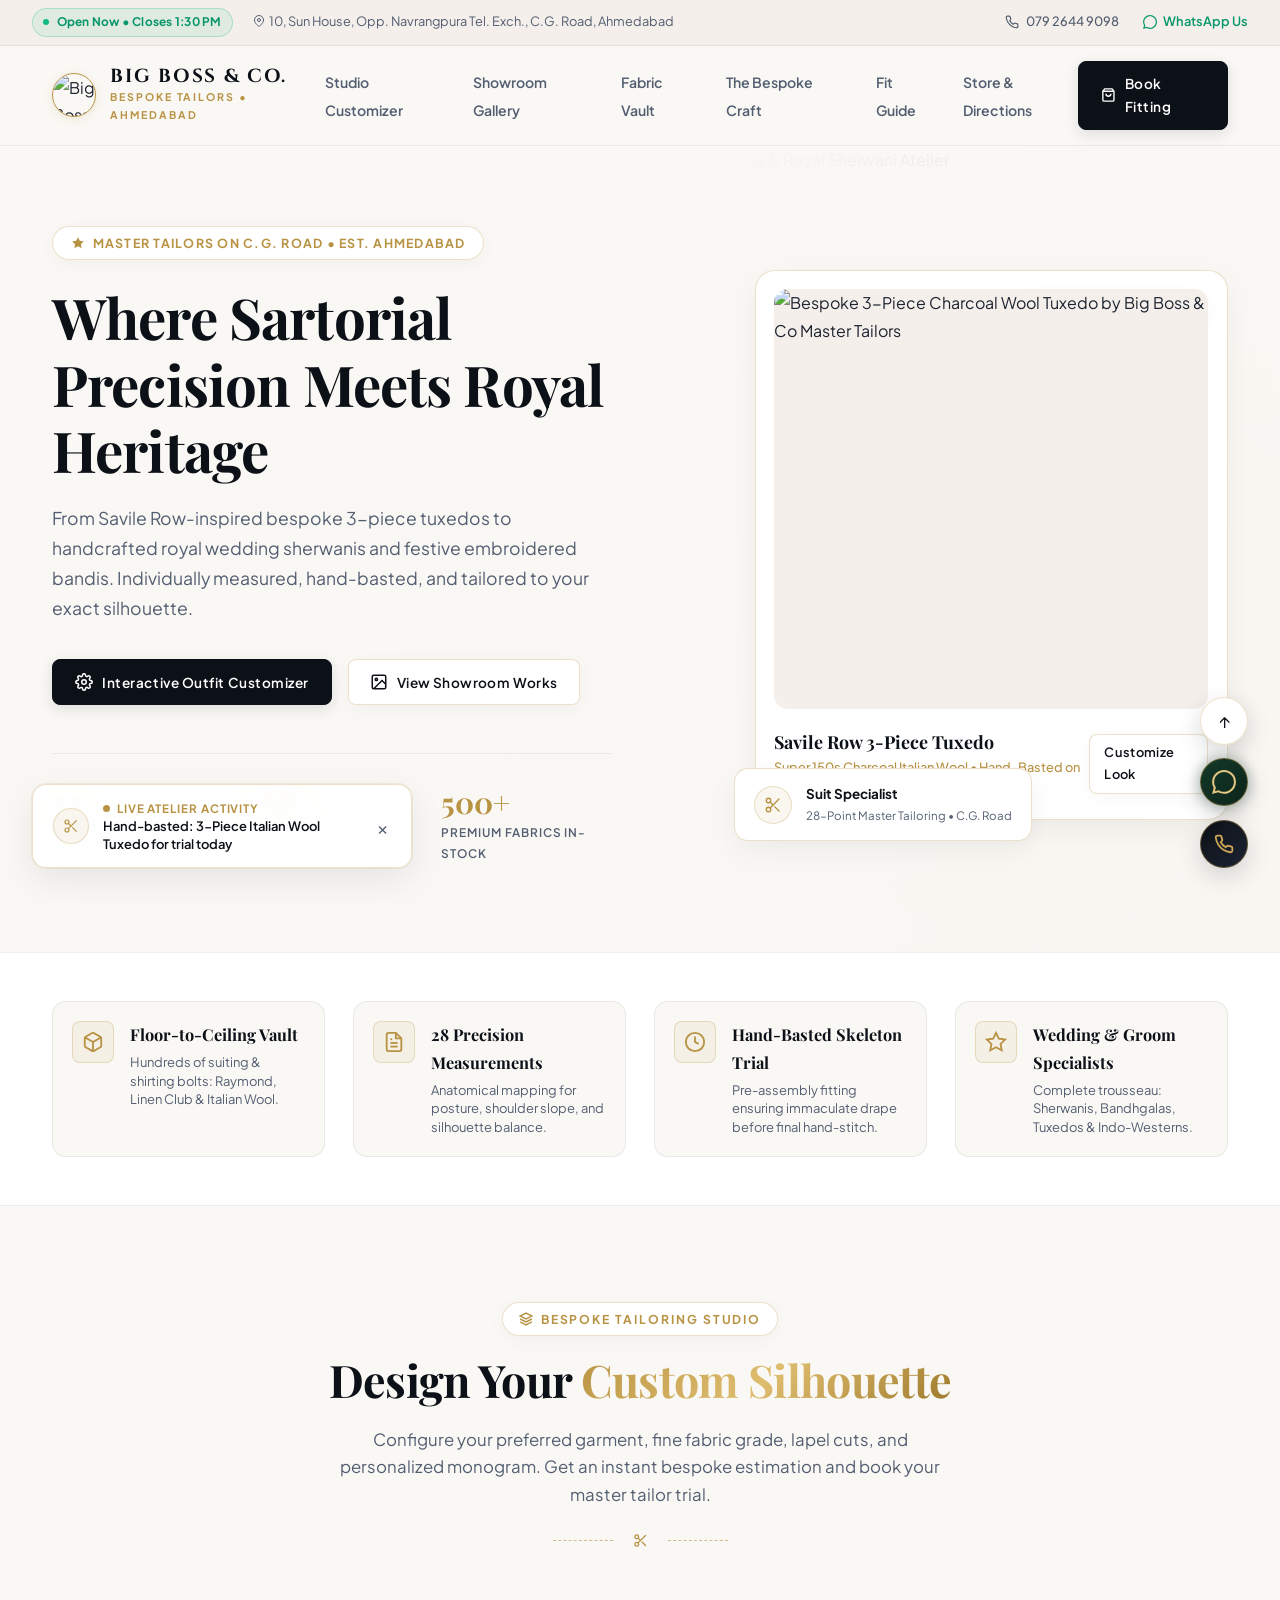
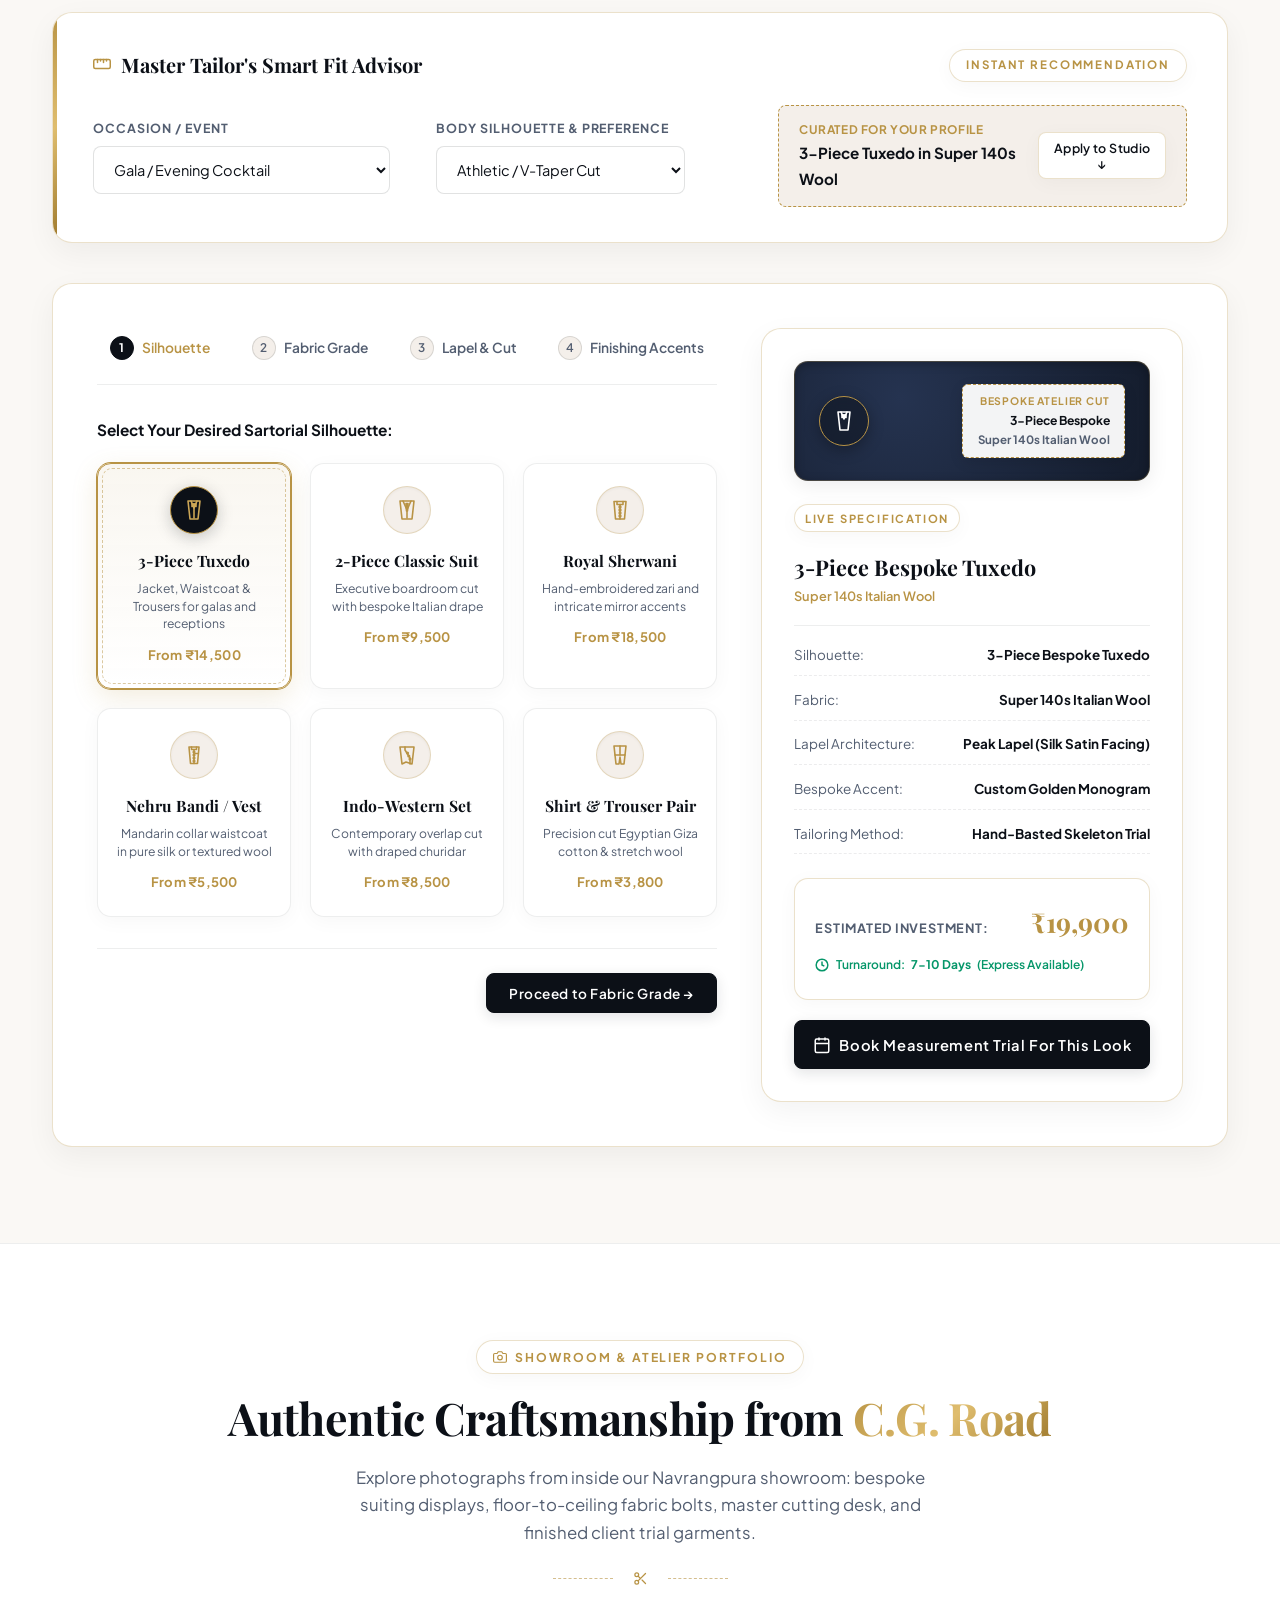
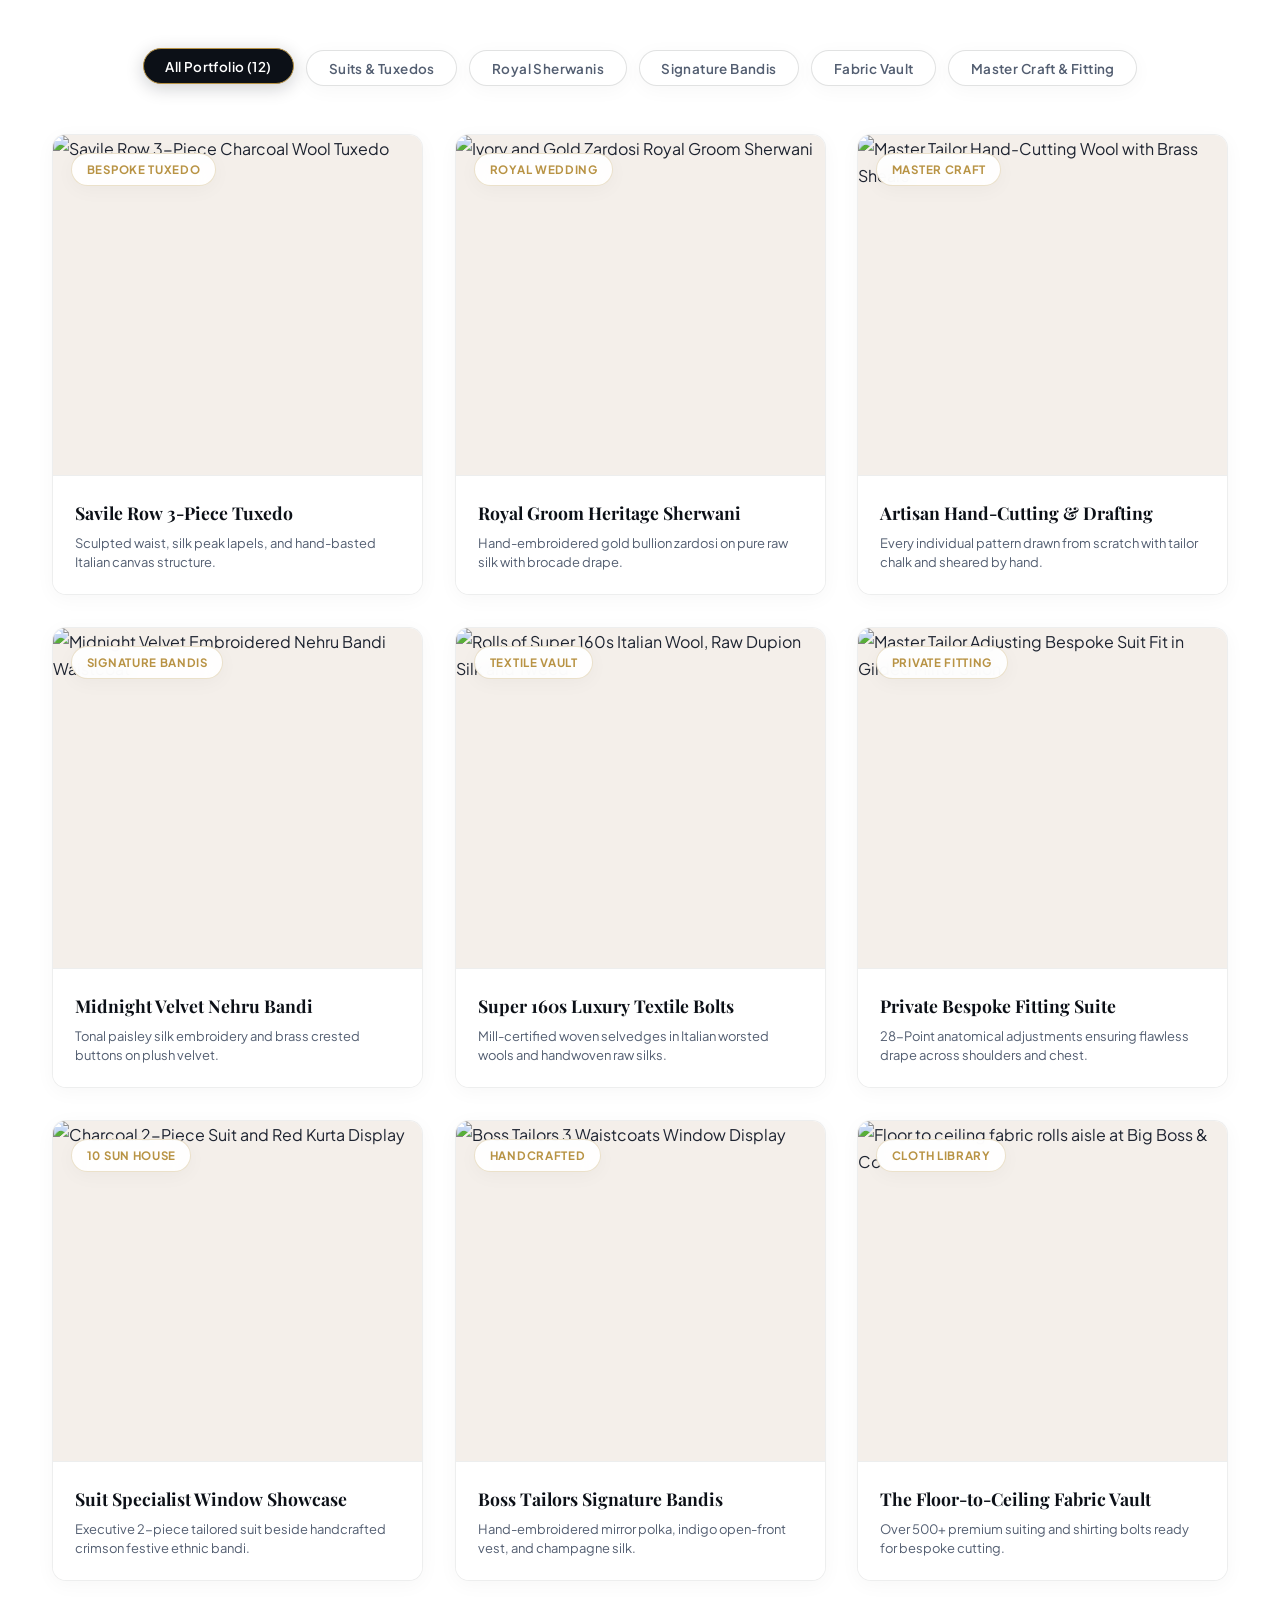
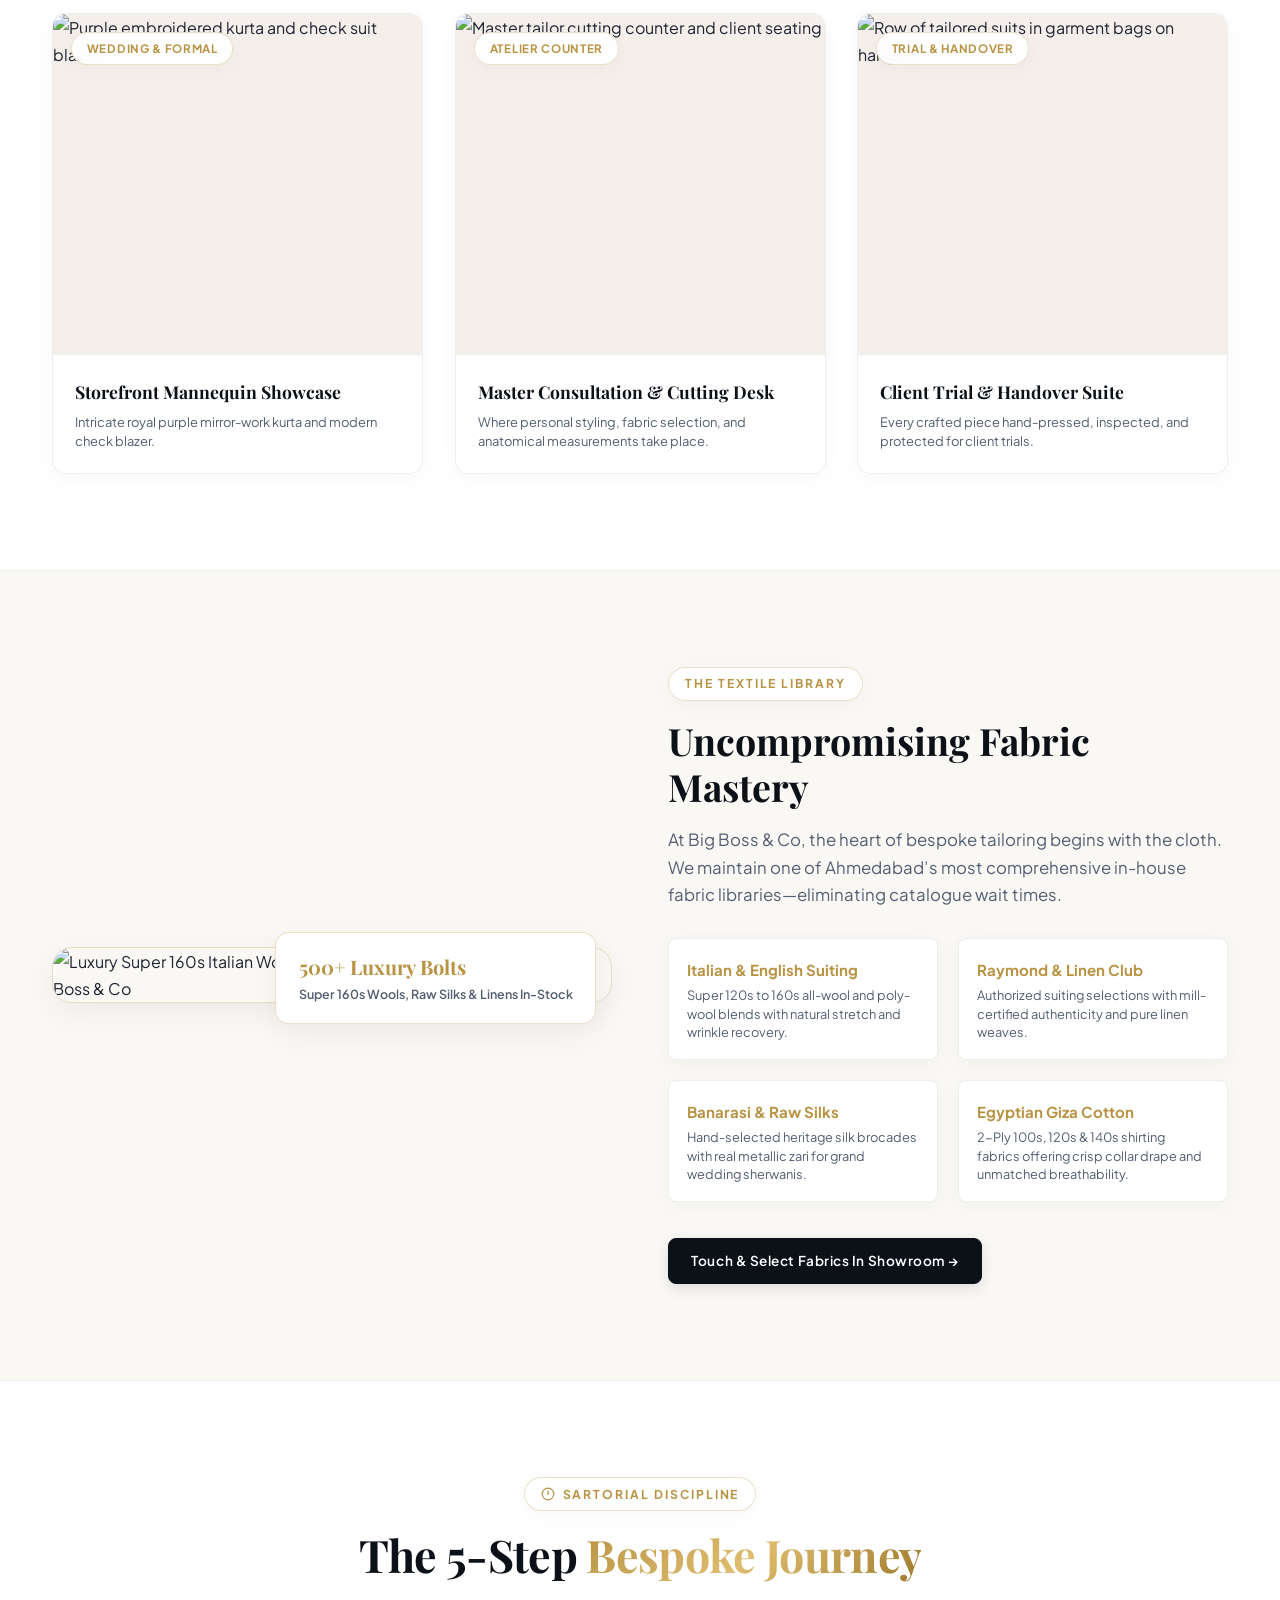
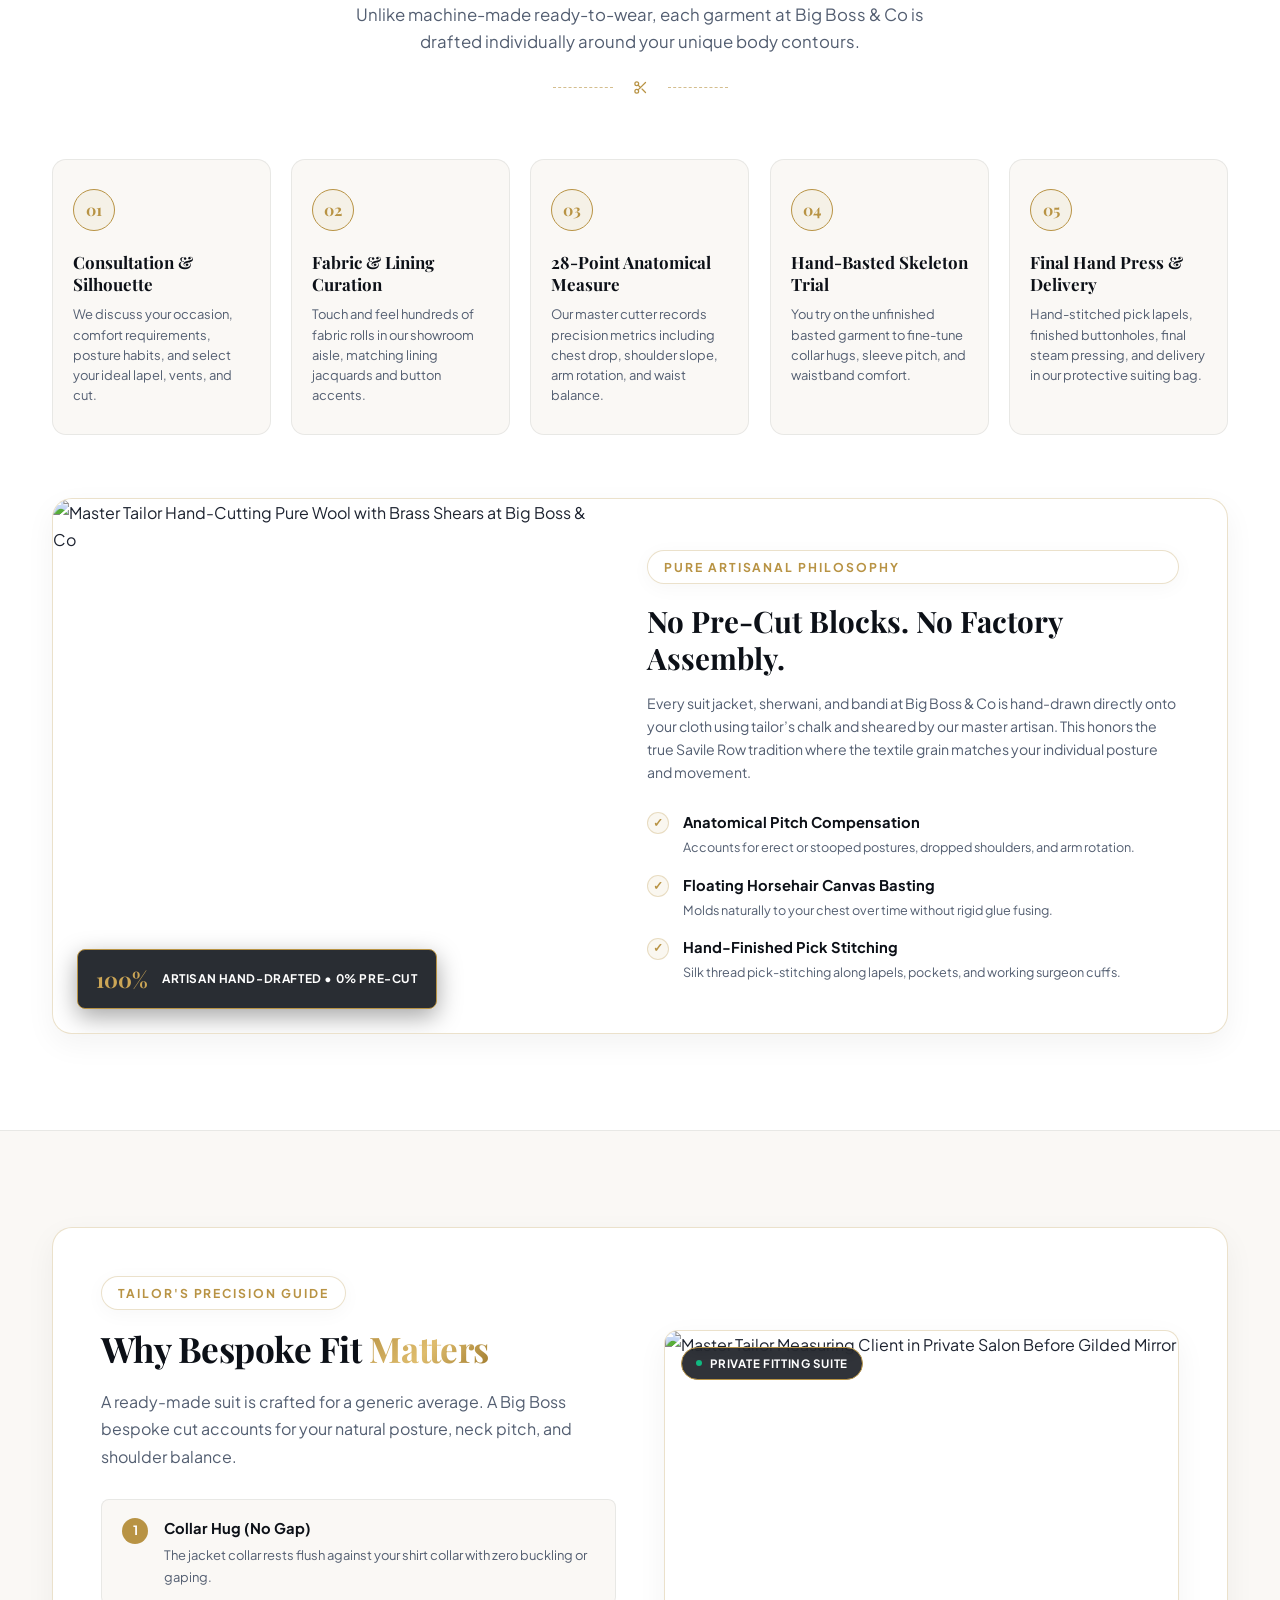
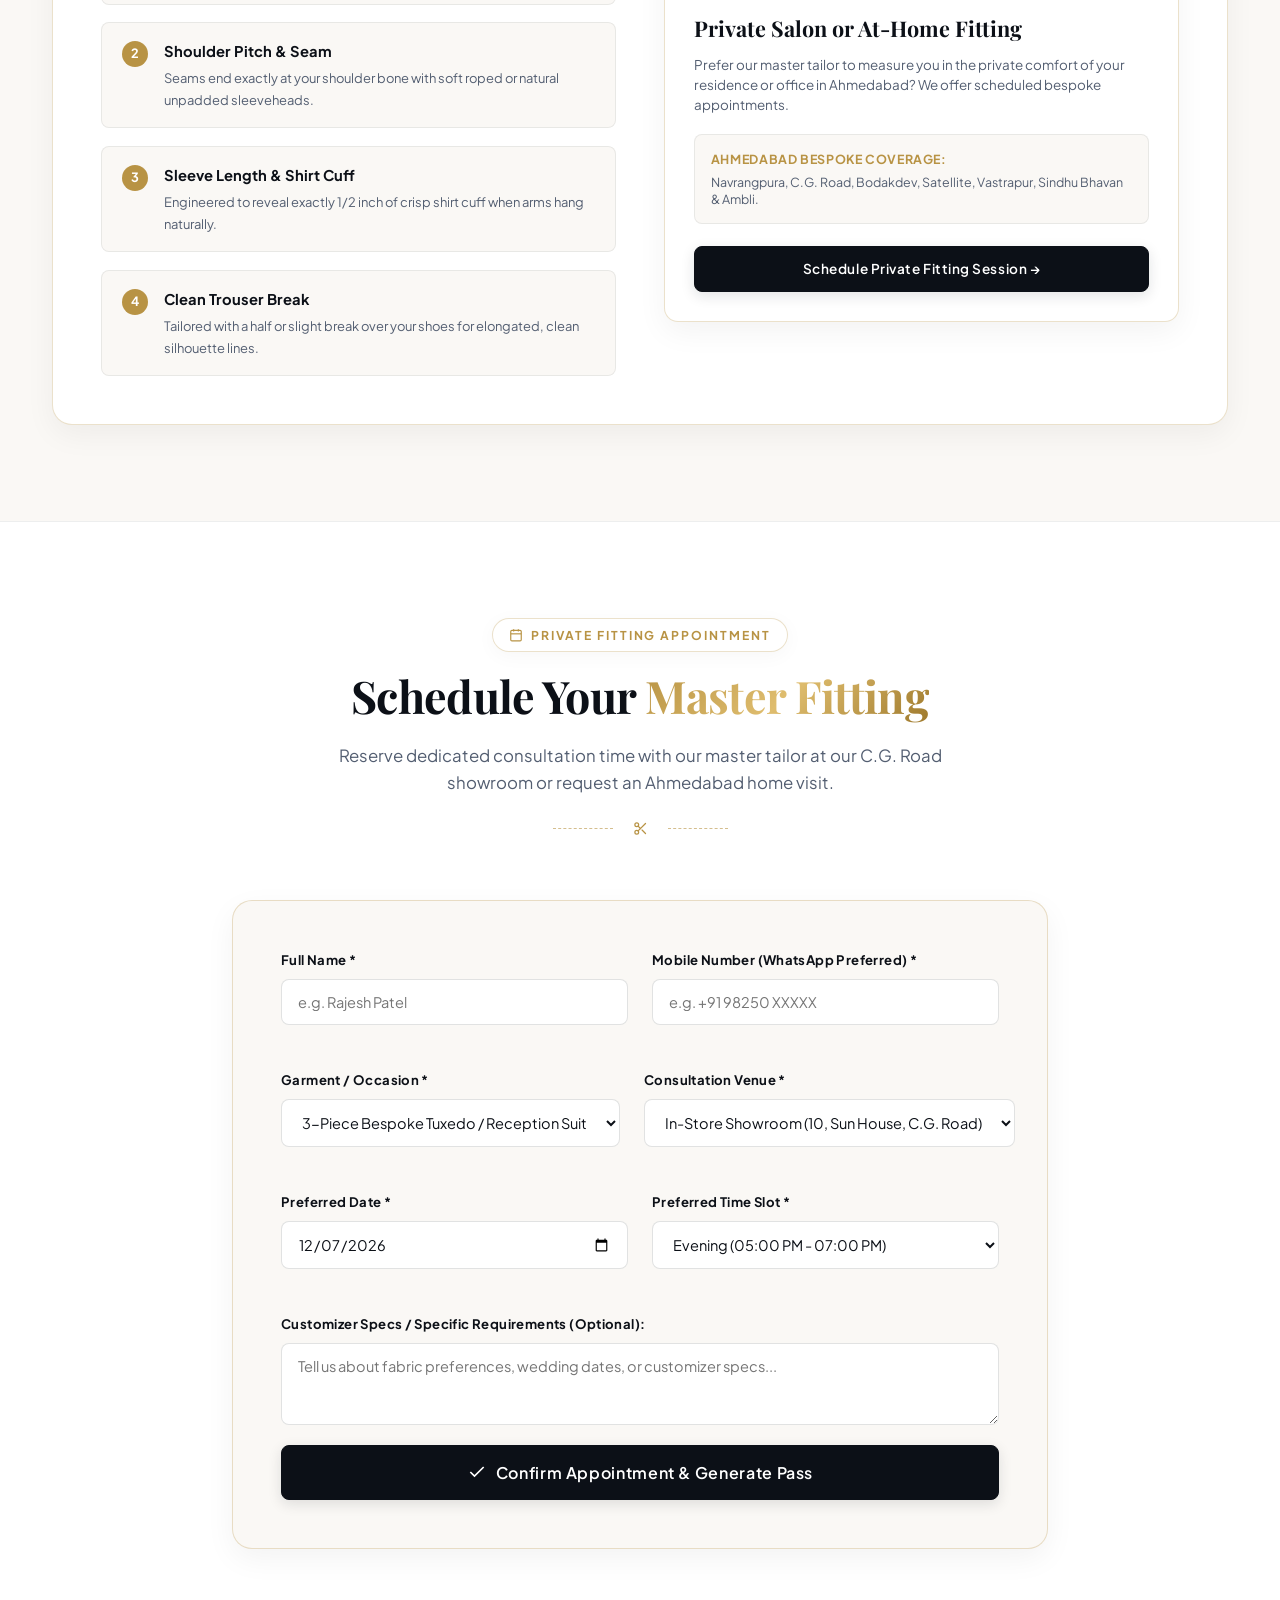
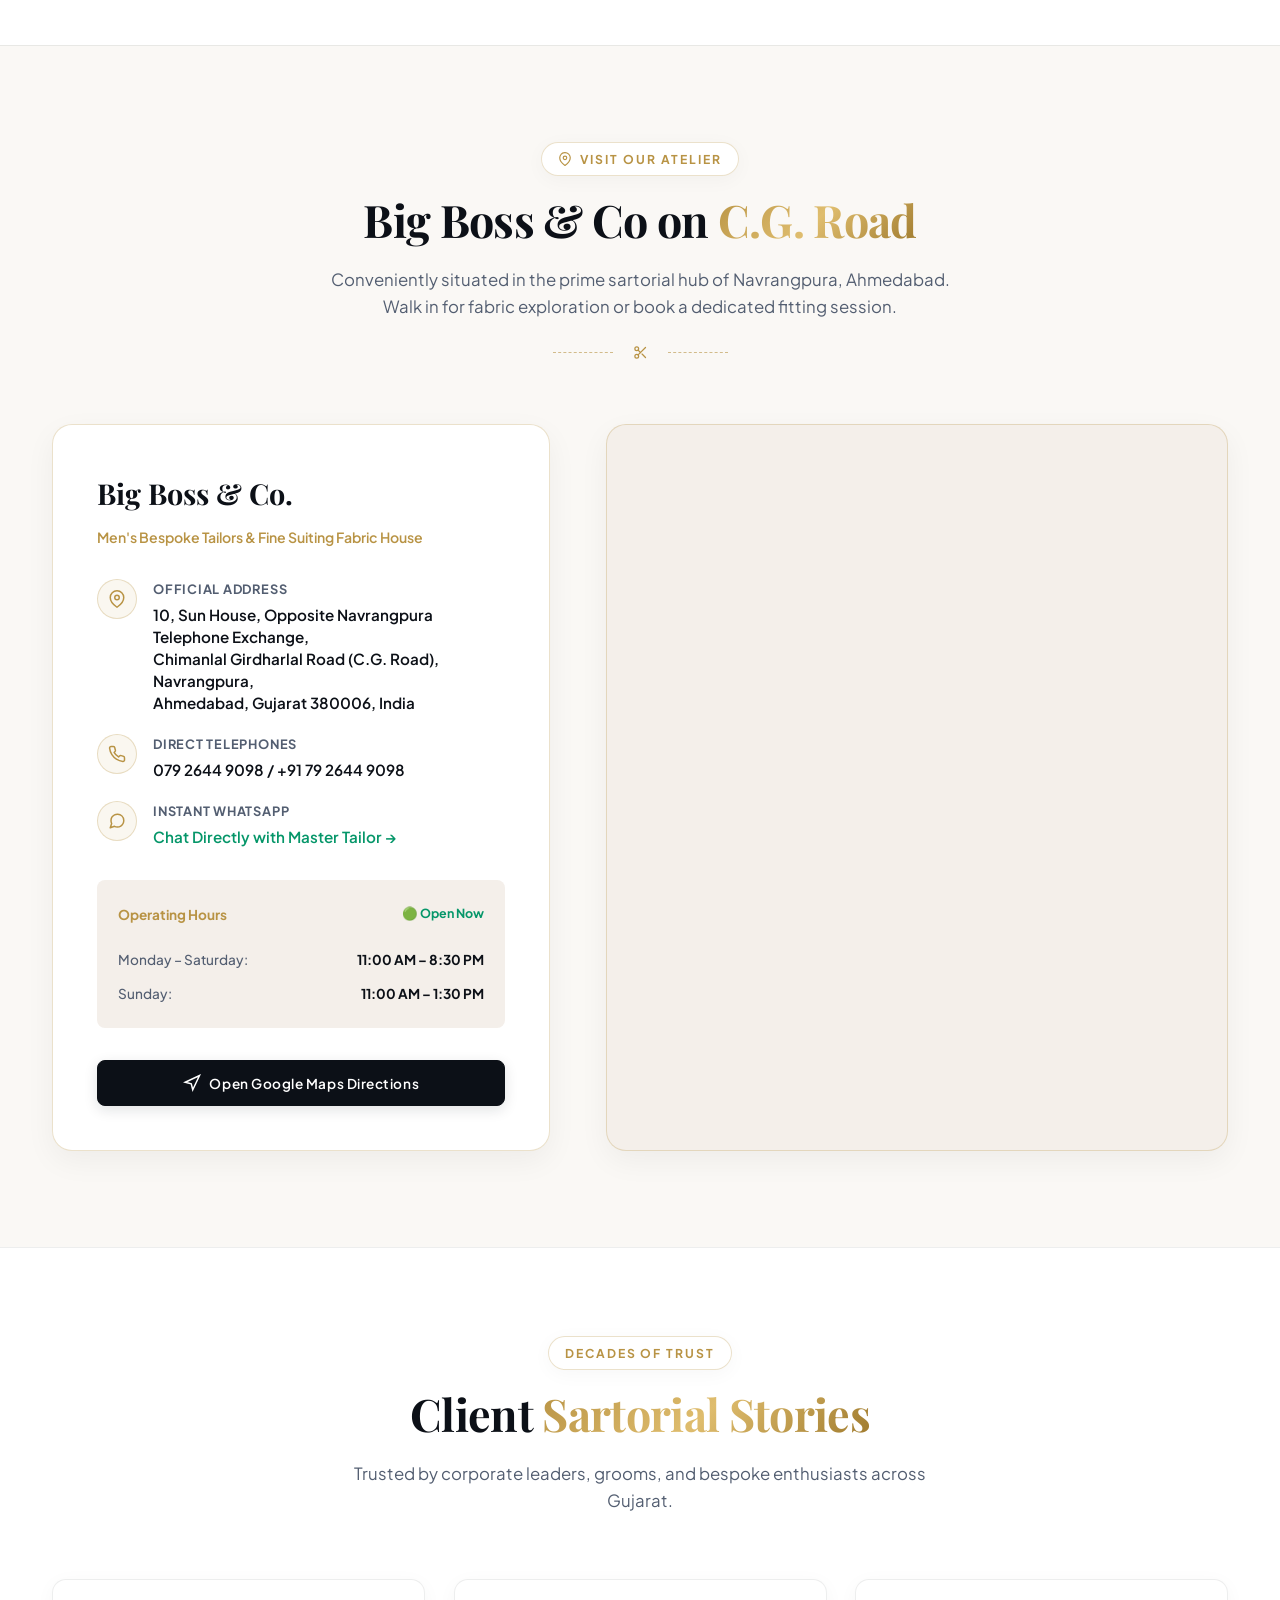
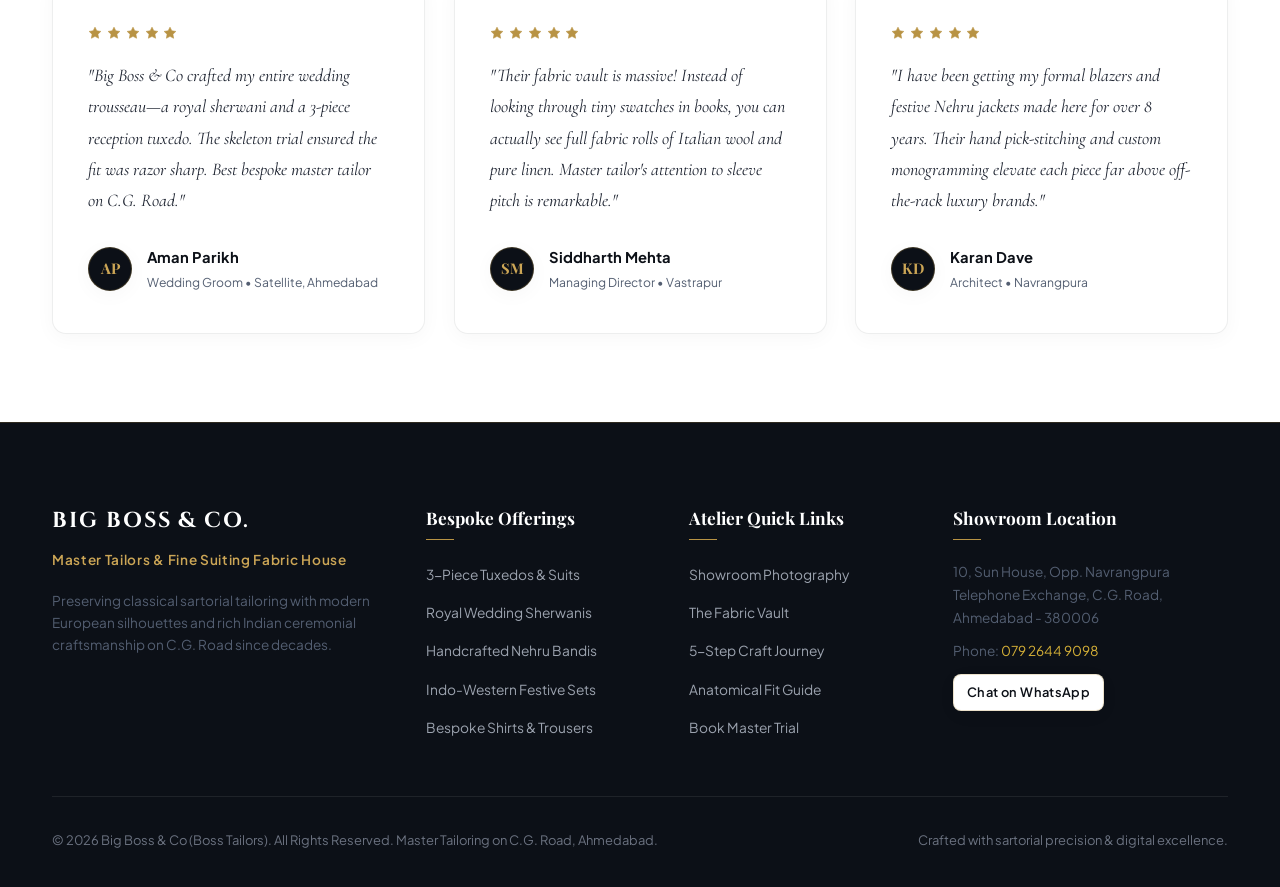
==== index.html @ 94030ea1 "Add files via upload" ====
<!DOCTYPE html>
<html lang="en">
<head>
  <meta charset="UTF-8">
  <meta name="viewport" content="width=device-width, initial-scale=1.0">
  <title>Big Boss & Co | Bespoke Tailors & Men's Suiting | C.G. Road, Ahmedabad</title>
  <meta name="description" content="Big Boss & Co (Boss Tailors) - Premier bespoke tailoring atelier on C.G. Road, Navrangpura, Ahmedabad. Handcrafted 3-piece suits, tuxedos, royal wedding sherwanis, embroidered Nehru jackets, and luxury fabrics.">
  <meta name="keywords" content="Big Boss Tailors, Big Boss and Co, tailors Ahmedabad, bespoke suits CG Road, wedding sherwani Ahmedabad, men's suit specialist Navrangpura, custom tailoring Ahmedabad">
  
  <!-- Open Graph / Social Meta -->
  <meta property="og:title" content="Big Boss & Co | Bespoke Tailors & Men's Suiting | Ahmedabad">
  <meta property="og:description" content="Master tailors of C.G. Road, Ahmedabad. Precision bespoke business suits, royal sherwanis, and fine suiting fabrics.">
  <meta property="og:image" content="assets/images/brand-logo.jpg">
  <meta property="og:type" content="website">

  <!-- Favicon -->
  <link rel="icon" type="image/jpeg" href="assets/images/brand-logo.jpg">

  <!-- Stylesheet -->
  <link rel="stylesheet" href="styles.css">

  <!-- Schema.org JSON-LD LocalBusiness -->
  <script type="application/ld+json">
  {
    "@context": "https://schema.org",
    "@type": "ClothingStore",
    "name": "Big Boss & Co",
    "alternateName": ["Big Boss Tailors", "Boss Tailors"],
    "image": "assets/images/brand-logo.jpg",
    "telephone": "+91-79-2644-9098",
    "address": {
      "@type": "PostalAddress",
      "streetAddress": "10, Sun House, Opposite Navrangpura Telephone Exchange, Chimanlal Girdharlal Road (C.G. Road)",
      "addressLocality": "Navrangpura",
      "addressRegion": "Gujarat",
      "postalCode": "380006",
      "addressCountry": "IN"
    },
    "geo": {
      "@type": "GeoCoordinates",
      "latitude": "23.0336",
      "longitude": "72.5600"
    },
    "openingHoursSpecification": [
      {
        "@type": "OpeningHoursSpecification",
        "dayOfWeek": ["Monday", "Tuesday", "Wednesday", "Thursday", "Friday", "Saturday"],
        "opens": "11:00",
        "closes": "20:30"
      },
      {
        "@type": "OpeningHoursSpecification",
        "dayOfWeek": "Sunday",
        "opens": "11:00",
        "closes": "13:30"
      }
    ],
    "priceRange": "₹₹ - ₹₹₹"
  }
  </script>
</head>
<body>

  <!-- Measuring Tape Scroll Progress Indicator -->
  <div class="scroll-progress-tape" id="scrollProgressTape"></div>
  <div class="top-announcement-bar">
    <div class="announcement-content">
      <div class="announcement-left">
        <div id="liveStoreStatusPill" class="live-status-pill">
          <span class="pulse-dot"></span>
          <span id="liveStatusText">Checking Showroom Hours...</span>
        </div>
        <span class="announcement-address">
          <svg width="12" height="12" viewBox="0 0 24 24" fill="none" stroke="currentColor" stroke-width="2" style="display:inline-block; vertical-align:-1px; margin-right:4px;"><path d="M21 10c0 7-9 13-9 13s-9-6-9-13a9 9 0 0 1 18 0z"></path><circle cx="12" cy="10" r="3"></circle></svg>10, Sun House, Opp. Navrangpura Tel. Exch., C.G. Road, Ahmedabad
        </span>
      </div>
      <div class="announcement-right">
        <a href="tel:+917926449098" class="top-contact-link">
          <svg width="14" height="14" viewBox="0 0 24 24" fill="none" stroke="currentColor" stroke-width="2"><path d="M22 16.92v3a2 2 0 0 1-2.18 2 19.79 19.79 0 0 1-8.63-3.07 19.5 19.5 0 0 1-6-6 19.79 19.79 0 0 1-3.07-8.67A2 2 0 0 1 4.11 2h3a2 2 0 0 1 2 1.72 12.84 12.84 0 0 0 .7 2.81 2 2 0 0 1-.45 2.11L8.09 9.91a16 16 0 0 0 6 6l1.27-1.27a2 2 0 0 1 2.11-.45 12.84 12.84 0 0 0 2.81.7A2 2 0 0 1 22 16.92z"></path></svg>
          079 2644 9098
        </a>
        <a href="https://wa.me/917926449098?text=Hello%20Big%20Boss%20%26%20Co,%20I%20would%20like%20to%20inquire%20about%20bespoke%20tailoring." target="_blank" rel="noopener" class="top-contact-link" style="color:#059669; font-weight:600;">
          <svg width="14" height="14" viewBox="0 0 24 24" fill="currentColor"><path d="M.057 24l1.687-6.163c-1.041-1.804-1.588-3.849-1.587-5.946.003-6.556 5.338-11.891 11.893-11.891 3.181.001 6.167 1.24 8.413 3.488 2.245 2.248 3.481 5.236 3.48 8.414-.003 6.557-5.338 11.892-11.893 11.892-1.99-.001-3.951-.5-5.688-1.448l-6.305 1.654zm6.597-3.807c1.676.995 3.276 1.591 5.392 1.592 5.448 0 9.886-4.434 9.889-9.885.002-5.462-4.415-9.89-9.881-9.892-5.452 0-9.887 4.434-9.889 9.884-.001 2.225.651 3.891 1.746 5.634l-.999 3.648 3.742-.981z"/></svg>
          WhatsApp Us
        </a>
      </div>
    </div>
  </div>

  <!-- Header / Navigation -->
  <header class="site-header" id="siteHeader">
    <div class="navbar">
      <a href="#hero" class="brand-identity" aria-label="Big Boss & Co Home">
        <img src="assets/images/brand-logo.jpg" alt="Big Boss & Co Crest" class="brand-logo-img">
        <div class="brand-text-block">
          <span class="brand-name">BIG BOSS & CO.</span>
          <span class="brand-subtitle">Bespoke Tailors • Ahmedabad</span>
        </div>
      </a>

      <nav aria-label="Main Navigation">
        <ul class="nav-links-desktop" id="navMenu">
          <li><a href="#customizer" class="nav-item-link">Studio Customizer</a></li>
          <li><a href="#gallery" class="nav-item-link">Showroom Gallery</a></li>
          <li><a href="#fabrics" class="nav-item-link">Fabric Vault</a></li>
          <li><a href="#process" class="nav-item-link">The Bespoke Craft</a></li>
          <li><a href="#measurement" class="nav-item-link">Fit Guide</a></li>
          <li><a href="#location" class="nav-item-link">Store & Directions</a></li>
        </ul>
      </nav>

      <div class="nav-actions">
        <a href="#booking" class="btn-luxury-primary">
          <svg width="16" height="16" viewBox="0 0 24 24" fill="none" stroke="currentColor" stroke-width="2.2"><path d="M6 2L3 6v14a2 2 0 0 0 2 2h14a2 2 0 0 0 2-2V6l-3-4z"></path><line x1="3" y1="6" x2="21" y2="6"></line><path d="M16 10a4 4 0 0 1-8 0"></path></svg>
          Book Fitting
        </a>
        <button class="mobile-menu-toggle" id="mobileMenuToggle" aria-label="Toggle navigation menu">
          <svg width="24" height="24" viewBox="0 0 24 24" fill="none" stroke="currentColor" stroke-width="2"><line x1="3" y1="12" x2="21" y2="12"></line><line x1="3" y1="6" x2="21" y2="6"></line><line x1="3" y1="18" x2="21" y2="18"></line></svg>
        </button>
      </div>
    </div>
  </header>

  <main>
    <!-- HERO SECTION -->
    <section class="hero-section" id="hero">
      <div class="hero-bg-overlay"></div>
      <div class="hero-bg-media">
        <img src="assets/images/hero-tailor-atelier.jpg" alt="Bespoke Italian Suiting & Royal Sherwani Atelier" loading="eager">
      </div>

      <div class="container hero-content-wrapper">
        <div class="hero-text-col">
          <div class="hero-badge-heritage">
            <svg width="14" height="14" viewBox="0 0 24 24" fill="currentColor"><path d="M12 2l3.09 6.26L22 9.27l-5 4.87 1.18 6.88L12 17.77l-6.18 3.25L7 14.14 2 9.27l6.91-1.01L12 2z"/></svg>
            Master Tailors on C.G. Road • Est. Ahmedabad
          </div>
          <h1 class="hero-headline">
            Where Sartorial Precision Meets <span class="gold-gradient">Royal Heritage</span>
          </h1>
          <p class="hero-subtext">
            From Savile Row-inspired bespoke 3-piece tuxedos to handcrafted royal wedding sherwanis and festive embroidered bandis. Individually measured, hand-basted, and tailored to your exact silhouette.
          </p>
          <div class="hero-cta-group">
            <a href="#customizer" class="btn-luxury-primary">
              <svg width="18" height="18" viewBox="0 0 24 24" fill="none" stroke="currentColor" stroke-width="2"><circle cx="12" cy="12" r="3"></circle><path d="M19.4 15a1.65 1.65 0 0 0 .33 1.82l.06.06a2 2 0 0 1 0 2.83 2 2 0 0 1-2.83 0l-.06-.06a1.65 1.65 0 0 0-1.82-.33 1.65 1.65 0 0 0-1 1.51V21a2 2 0 0 1-2 2 2 2 0 0 1-2-2v-.09A1.65 1.65 0 0 0 9 19.4a1.65 1.65 0 0 0-1.82.33l-.06.06a2 2 0 0 1-2.83 0 2 2 0 0 1 0-2.83l.06-.06a1.65 1.65 0 0 0 .33-1.82 1.65 1.65 0 0 0-1.51-1H3a2 2 0 0 1-2-2 2 2 0 0 1 2-2h.09A1.65 1.65 0 0 0 4.6 9a1.65 1.65 0 0 0-.33-1.82l-.06-.06a2 2 0 0 1 0-2.83 2 2 0 0 1 2.83 0l.06.06a1.65 1.65 0 0 0 1.82.33H9a1.65 1.65 0 0 0 1-1.51V3a2 2 0 0 1 2-2 2 2 0 0 1 2 2v.09a1.65 1.65 0 0 0 1 1.51 1.65 1.65 0 0 0 1.82-.33l.06-.06a2 2 0 0 1 2.83 0 2 2 0 0 1 0 2.83l-.06.06a1.65 1.65 0 0 0-.33 1.82V9a1.65 1.65 0 0 0 1.51 1H21a2 2 0 0 1 2 2 2 2 0 0 1-2 2h-.09a1.65 1.65 0 0 0-1.51 1z"></path></svg>
              Interactive Outfit Customizer
            </a>
            <a href="#gallery" class="btn-luxury-outline">
              <svg width="18" height="18" viewBox="0 0 24 24" fill="none" stroke="currentColor" stroke-width="2"><rect x="3" y="3" width="18" height="18" rx="2" ry="2"></rect><circle cx="8.5" cy="8.5" r="1.5"></circle><polyline points="21 15 16 10 5 21"></polyline></svg>
              View Showroom Works
            </a>
          </div>

          <div class="hero-stats-row">
            <div class="stat-item">
              <span class="stat-number">35+</span>
              <span class="stat-label">Years of Mastery</span>
            </div>
            <div class="stat-item">
              <span class="stat-number">10K+</span>
              <span class="stat-label">Bespoke Fits Crafted</span>
            </div>
            <div class="stat-item">
              <span class="stat-number">500+</span>
              <span class="stat-label">Premium Fabrics In-Stock</span>
            </div>
          </div>
        </div>

        <div class="hero-visual-card">
          <div class="hero-featured-box">
            <div class="hero-floating-tag">
              <span class="pulse-dot"></span>
              Haute Couture Campaign
            </div>
            <div class="hero-img-frame">
              <img src="assets/images/editorial-tuxedo.jpg" alt="Bespoke 3-Piece Charcoal Wool Tuxedo by Big Boss & Co Master Tailors">
            </div>
            <div class="hero-card-footer">
              <div class="hero-card-caption">
                <h4>Savile Row 3-Piece Tuxedo</h4>
                <p>Super 150s Charcoal Italian Wool • Hand-Basted on C.G. Road</p>
              </div>
              <a href="#customizer" class="btn-luxury-outline" style="padding:0.45rem 0.9rem; font-size:0.8rem;">
                Customize Look
              </a>
            </div>
          </div>

          <div class="hero-floating-badge">
            <div class="floating-badge-icon">
              <svg width="18" height="18" viewBox="0 0 24 24" fill="none" stroke="currentColor" stroke-width="1.8" stroke-linecap="round" stroke-linejoin="round">
                <circle cx="6" cy="6" r="3"></circle>
                <circle cx="6" cy="18" r="3"></circle>
                <line x1="20" y1="4" x2="8.12" y2="15.88"></line>
                <line x1="14.47" y1="14.48" x2="20" y2="20"></line>
                <line x1="8.12" y1="8.12" x2="12" y2="12"></line>
              </svg>
            </div>
            <div class="floating-badge-text">
              <h5>Suit Specialist</h5>
              <p>28-Point Master Tailoring • C.G. Road</p>
            </div>
          </div>
        </div>
      </div>
    </section>

    <!-- PILLARS SECTION -->
    <section class="pillars-section">
      <div class="container">
        <div class="pillars-grid">
          <div class="pillar-item">
            <div class="pillar-icon-box">
              <svg width="22" height="22" viewBox="0 0 24 24" fill="none" stroke="currentColor" stroke-width="2"><path d="M21 16V8a2 2 0 0 0-1-1.73l-7-4a2 2 0 0 0-2 0l-7 4A2 2 0 0 0 3 8v8a2 2 0 0 0 1 1.73l7 4a2 2 0 0 0 2 0l7-4A2 2 0 0 0 21 16z"></path><polyline points="3.27 6.96 12 12.01 20.73 6.96"></polyline><line x1="12" y1="22.08" x2="12" y2="12"></line></svg>
            </div>
            <div class="pillar-text">
              <h4>Floor-to-Ceiling Vault</h4>
              <p>Hundreds of suiting & shirting bolts: Raymond, Linen Club & Italian Wool.</p>
            </div>
          </div>

          <div class="pillar-item">
            <div class="pillar-icon-box">
              <svg width="22" height="22" viewBox="0 0 24 24" fill="none" stroke="currentColor" stroke-width="2"><path d="M14 2H6a2 2 0 0 0-2 2v16a2 2 0 0 0 2 2h12a2 2 0 0 0 2-2V8z"></path><polyline points="14 2 14 8 20 8"></polyline><line x1="16" y1="13" x2="8" y2="13"></line><line x1="16" y1="17" x2="8" y2="17"></line><polyline points="10 9 9 9 8 9"></polyline></svg>
            </div>
            <div class="pillar-text">
              <h4>28 Precision Measurements</h4>
              <p>Anatomical mapping for posture, shoulder slope, and silhouette balance.</p>
            </div>
          </div>

          <div class="pillar-item">
            <div class="pillar-icon-box">
              <svg width="22" height="22" viewBox="0 0 24 24" fill="none" stroke="currentColor" stroke-width="2"><circle cx="12" cy="12" r="10"></circle><polyline points="12 6 12 12 16 14"></polyline></svg>
            </div>
            <div class="pillar-text">
              <h4>Hand-Basted Skeleton Trial</h4>
              <p>Pre-assembly fitting ensuring immaculate drape before final hand-stitch.</p>
            </div>
          </div>

          <div class="pillar-item">
            <div class="pillar-icon-box">
              <svg width="22" height="22" viewBox="0 0 24 24" fill="none" stroke="currentColor" stroke-width="2"><polygon points="12 2 15.09 8.26 22 9.27 17 14.14 18.18 21.02 12 17.77 5.82 21.02 7 14.14 2 9.27 8.91 8.26 12 2"></polygon></svg>
            </div>
            <div class="pillar-text">
              <h4>Wedding & Groom Specialists</h4>
              <p>Complete trousseau: Sherwanis, Bandhgalas, Tuxedos & Indo-Westerns.</p>
            </div>
          </div>
        </div>
      </div>
    </section>

    <!-- INTERACTIVE BESPOKE CUSTOMIZER -->
    <section class="customizer-section" id="customizer">
      <div class="container">
        <div class="section-header">
          <div class="section-tag">
            <svg width="14" height="14" viewBox="0 0 24 24" fill="none" stroke="currentColor" stroke-width="2.5"><polygon points="12 2 2 7 12 12 22 7 12 2"></polygon><polyline points="2 17 12 22 22 17"></polyline><polyline points="2 12 12 17 22 12"></polyline></svg>
            Bespoke Tailoring Studio
          </div>
          <h2 class="section-title">Design Your <span class="gold-gradient">Custom Silhouette</span></h2>
          <p class="section-desc">Configure your preferred garment, fine fabric grade, lapel cuts, and personalized monogram. Get an instant bespoke estimation and book your master tailor trial.</p>
          <div class="stitch-divider">
            <span class="scissor-icon">
              <svg width="15" height="15" viewBox="0 0 24 24" fill="none" stroke="currentColor" stroke-width="2" stroke-linecap="round" stroke-linejoin="round">
                <circle cx="6" cy="6" r="3"></circle>
                <circle cx="6" cy="18" r="3"></circle>
                <line x1="20" y1="4" x2="8.12" y2="15.88"></line>
                <line x1="14.47" y1="14.48" x2="20" y2="20"></line>
                <line x1="8.12" y1="8.12" x2="12" y2="12"></line>
              </svg>
            </span>
          </div>
        </div>

        <!-- Interactive Quick Fit Advisor -->
        <div class="advisor-widget-card reveal-init">
          <div class="advisor-header">
            <h3>
              <span class="advisor-title-icon">
                <svg width="18" height="18" viewBox="0 0 24 24" fill="none" stroke="var(--gold-primary)" stroke-width="2" stroke-linecap="round" stroke-linejoin="round">
                  <path d="M21 6H3a2 2 0 0 0-2 2v8a2 2 0 0 0 2 2h18a2 2 0 0 0 2-2V8a2 2 0 0 0-2-2z"></path>
                  <line x1="6" y1="6" x2="6" y2="10"></line>
                  <line x1="10" y1="6" x2="10" y2="8"></line>
                  <line x1="14" y1="6" x2="14" y2="10"></line>
                  <line x1="18" y1="6" x2="18" y2="8"></line>
                </svg>
              </span>
              Master Tailor's Smart Fit Advisor
            </h3>
            <span class="section-tag" style="margin:0; font-size:0.72rem;">Instant Recommendation</span>
          </div>
          <div class="advisor-row">
            <div class="advisor-select-group">
              <label for="advisorOccasion">Occasion / Event</label>
              <select id="advisorOccasion" class="form-select">
                <option value="wedding">Grand Wedding & Groom Trousseau</option>
                <option value="reception" selected>Gala / Evening Cocktail</option>
                <option value="business">Corporate Boardroom & Travel</option>
                <option value="festive">Festive Celebration / Sangeet</option>
              </select>
            </div>
            <div class="advisor-select-group">
              <label for="advisorBuild">Body Silhouette & Preference</label>
              <select id="advisorBuild" class="form-select">
                <option value="athletic" selected>Athletic / V-Taper Cut</option>
                <option value="classic">Classic Comfort / Relaxed Fit</option>
                <option value="slim">Modern Ultra-Slim European</option>
              </select>
            </div>
            <div class="advisor-recommendation-box" id="advisorRecBox">
              <div class="advisor-rec-info">
                <h5>Curated For Your Profile</h5>
                <p id="advisorRecText">3-Piece Tuxedo in Super 140s Wool</p>
              </div>
              <button class="btn-luxury-outline" id="applyAdvisorRecBtn" style="padding:0.4rem 0.8rem; font-size:0.78rem;">
                Apply to Studio ↓
              </button>
            </div>
          </div>
        </div>

        <div class="customizer-box">
          <div class="customizer-grid">
            <!-- Left Configurator Column -->
            <div class="customizer-controls">
              <!-- Step Tabs Navigation -->
              <div class="config-steps-nav" role="tablist">
                <button class="step-tab-btn active" data-step="1" id="tabStep1" role="tab" aria-selected="true">
                  <span class="step-num">1</span>
                  <span>Silhouette</span>
                </button>
                <button class="step-tab-btn" data-step="2" id="tabStep2" role="tab" aria-selected="false">
                  <span class="step-num">2</span>
                  <span>Fabric Grade</span>
                </button>
                <button class="step-tab-btn" data-step="3" id="tabStep3" role="tab" aria-selected="false">
                  <span class="step-num">3</span>
                  <span>Lapel & Cut</span>
                </button>
                <button class="step-tab-btn" data-step="4" id="tabStep4" role="tab" aria-selected="false">
                  <span class="step-num">4</span>
                  <span>Finishing Accents</span>
                </button>
              </div>

              <!-- STEP 1: Silhouette Selection -->
              <div class="config-step-panel active" id="stepPanel1" role="tabpanel">
                <div class="step-instruction">Select Your Desired Sartorial Silhouette:</div>
                <div class="silhouette-options-grid">
                  <div class="silhouette-card selected" data-id="tuxedo" data-name="3-Piece Bespoke Tuxedo" data-base="14500" data-time="7-10 Days">
                    <div class="silhouette-icon-badge">
                      <svg width="24" height="24" viewBox="0 0 24 24" fill="none" stroke="currentColor" stroke-width="1.6" stroke-linecap="round" stroke-linejoin="round">
                        <path d="M6 3h12l-2 18H8L6 3z"></path>
                        <path d="M9 3l3 7 3-7"></path>
                        <polygon points="10 5.5 12 7 10 8.5 10 5.5" fill="currentColor"></polygon>
                        <polygon points="14 5.5 12 7 14 8.5 14 5.5" fill="currentColor"></polygon>
                        <circle cx="12" cy="7" r="1.1" fill="currentColor"></circle>
                        <line x1="12" y1="10" x2="12" y2="20"></line>
                      </svg>
                    </div>
                    <h4>3-Piece Tuxedo</h4>
                    <p>Jacket, Waistcoat & Trousers for galas and receptions</p>
                    <div class="silhouette-price-tag">From ₹14,500</div>
                  </div>

                  <div class="silhouette-card" data-id="business-suit" data-name="2-Piece Executive Suit" data-base="9500" data-time="5-7 Days">
                    <div class="silhouette-icon-badge">
                      <svg width="24" height="24" viewBox="0 0 24 24" fill="none" stroke="currentColor" stroke-width="1.6" stroke-linecap="round" stroke-linejoin="round">
                        <path d="M5 3h14l-2 18H7L5 3z"></path>
                        <path d="M8 3l4 9 4-9"></path>
                        <polygon points="11 5.5 13 5.5 12.5 13 11.5 13" fill="currentColor"></polygon>
                        <line x1="12" y1="13" x2="12" y2="20"></line>
                      </svg>
                    </div>
                    <h4>2-Piece Classic Suit</h4>
                    <p>Executive boardroom cut with bespoke Italian drape</p>
                    <div class="silhouette-price-tag">From ₹9,500</div>
                  </div>

                  <div class="silhouette-card" data-id="sherwani" data-name="Royal Wedding Sherwani" data-base="18500" data-time="10-14 Days">
                    <div class="silhouette-icon-badge">
                      <svg width="24" height="24" viewBox="0 0 24 24" fill="none" stroke="currentColor" stroke-width="1.6" stroke-linecap="round" stroke-linejoin="round">
                        <path d="M6 3.5h12l-1.5 17.5h-9L6 3.5z"></path>
                        <path d="M9 3.5v3h6v-3"></path>
                        <line x1="12" y1="6.5" x2="12" y2="21"></line>
                        <circle cx="12" cy="9" r="0.9" fill="currentColor"></circle>
                        <circle cx="12" cy="12" r="0.9" fill="currentColor"></circle>
                        <circle cx="12" cy="15" r="0.9" fill="currentColor"></circle>
                        <circle cx="12" cy="18" r="0.9" fill="currentColor"></circle>
                      </svg>
                    </div>
                    <h4>Royal Sherwani</h4>
                    <p>Hand-embroidered zari and intricate mirror accents</p>
                    <div class="silhouette-price-tag">From ₹18,500</div>
                  </div>

                  <div class="silhouette-card" data-id="nehru-jacket" data-name="Designer Nehru Bandi / Vest" data-base="5500" data-time="3-5 Days">
                    <div class="silhouette-icon-badge">
                      <svg width="24" height="24" viewBox="0 0 24 24" fill="none" stroke="currentColor" stroke-width="1.6" stroke-linecap="round" stroke-linejoin="round">
                        <path d="M7 4h10l-1.5 16.5h-7L7 4z"></path>
                        <path d="M9.5 4v2.5h5V4"></path>
                        <line x1="12" y1="6.5" x2="12" y2="20.5"></line>
                        <circle cx="12" cy="9" r="0.8" fill="currentColor"></circle>
                        <circle cx="12" cy="12" r="0.8" fill="currentColor"></circle>
                        <circle cx="12" cy="15" r="0.8" fill="currentColor"></circle>
                        <circle cx="12" cy="18" r="0.8" fill="currentColor"></circle>
                        <line x1="13.5" y1="10.5" x2="15.5" y2="10.5"></line>
                      </svg>
                    </div>
                    <h4>Nehru Bandi / Vest</h4>
                    <p>Mandarin collar waistcoat in pure silk or textured wool</p>
                    <div class="silhouette-price-tag">From ₹5,500</div>
                  </div>

                  <div class="silhouette-card" data-id="indo-western" data-name="Indo-Western Asymmetric Kurta" data-base="8500" data-time="5-7 Days">
                    <div class="silhouette-icon-badge">
                      <svg width="24" height="24" viewBox="0 0 24 24" fill="none" stroke="currentColor" stroke-width="1.6" stroke-linecap="round" stroke-linejoin="round">
                        <path d="M5 4h14l-2 17-6-2-4 2L5 4z"></path>
                        <path d="M10 4v3l5 8v6"></path>
                        <circle cx="12.5" cy="10" r="0.8" fill="currentColor"></circle>
                        <circle cx="13.8" cy="13" r="0.8" fill="currentColor"></circle>
                        <circle cx="15" cy="16" r="0.8" fill="currentColor"></circle>
                      </svg>
                    </div>
                    <h4>Indo-Western Set</h4>
                    <p>Contemporary overlap cut with draped churidar</p>
                    <div class="silhouette-price-tag">From ₹8,500</div>
                  </div>

                  <div class="silhouette-card" data-id="shirt-trouser" data-name="Bespoke Shirt & Trouser Pair" data-base="3800" data-time="3-4 Days">
                    <div class="silhouette-icon-badge">
                      <svg width="24" height="24" viewBox="0 0 24 24" fill="none" stroke="currentColor" stroke-width="1.6" stroke-linecap="round" stroke-linejoin="round">
                        <path d="M6 3h12l-1 9H7L6 3z"></path>
                        <path d="M7 12l1 9h3l1-7 1 7h3l1-9"></path>
                        <line x1="12" y1="3" x2="12" y2="12"></line>
                      </svg>
                    </div>
                    <h4>Shirt & Trouser Pair</h4>
                    <p>Precision cut Egyptian Giza cotton & stretch wool</p>
                    <div class="silhouette-price-tag">From ₹3,800</div>
                  </div>
                </div>

                <div class="step-nav-buttons">
                  <span></span>
                  <button class="btn-luxury-primary next-step-btn" data-target="2">
                    Proceed to Fabric Grade →
                  </button>
                </div>
              </div>

              <!-- STEP 2: Fabric Grade Selection -->
              <div class="config-step-panel" id="stepPanel2" role="tabpanel">
                <div class="step-instruction">Handpick From Our Fabric House:</div>
                <div class="fabric-swatches-grid">
                  <div class="fabric-card selected" data-id="italian-wool" data-name="Super 140s Italian Wool" data-mod="4000" data-color="#1b253b">
                    <div class="swatch-color-sample" style="background: radial-gradient(circle, #253350, #141c2c); border-color: #3b507d;"></div>
                    <div class="fabric-meta">
                      <h4>Super 140s Italian Wool</h4>
                      <p>All-season, crease-resistant drape (+₹4,000)</p>
                    </div>
                  </div>

                  <div class="fabric-card" data-id="banarasi-silk" data-name="Handwoven Raw Silk & Brocade" data-mod="5500" data-color="#7e1d1d">
                    <div class="swatch-color-sample" style="background: radial-gradient(circle, #991b1b, #450a0a); border-color: #b91c1c;"></div>
                    <div class="fabric-meta">
                      <h4>Pure Raw Silk & Brocade</h4>
                      <p>Lustrous gold zari for weddings (+₹5,500)</p>
                    </div>
                  </div>

                  <div class="fabric-card" data-id="royal-velvet" data-name="Opulent Midnight Velvet" data-mod="4800" data-color="#2e1065">
                    <div class="swatch-color-sample" style="background: radial-gradient(circle, #3b0764, #1e1b4b); border-color: #6b21a8;"></div>
                    <div class="fabric-meta">
                      <h4>Royal Midnight Velvet</h4>
                      <p>Ultra-plush finish for evening formals (+₹4,800)</p>
                    </div>
                  </div>

                  <div class="fabric-card" data-id="irish-linen" data-name="Pure Irish Linen Club" data-mod="2500" data-color="#d6c7a1">
                    <div class="swatch-color-sample" style="background: radial-gradient(circle, #e5dcc3, #a89f81); border-color: #d1c7a7;"></div>
                    <div class="fabric-meta">
                      <h4>Pure Irish Linen</h4>
                      <p>Breathable, summer day celebrations (+₹2,500)</p>
                    </div>
                  </div>

                  <div class="fabric-card" data-id="giza-cotton" data-name="Egyptian Giza Luxury Cotton" data-mod="1800" data-color="#f8fafc">
                    <div class="swatch-color-sample" style="background: radial-gradient(circle, #ffffff, #cbd5e1); border-color: #e2e8f0;"></div>
                    <div class="fabric-meta">
                      <h4>Egyptian Giza Cotton</h4>
                      <p>2-Ply 120s count, silken skin comfort (+₹1,800)</p>
                    </div>
                  </div>

                  <div class="fabric-card" data-id="raymond-suiting" data-name="Raymond Premium Poly-Wool" data-mod="0" data-color="#374151">
                    <div class="swatch-color-sample" style="background: radial-gradient(circle, #4b5563, #1f2937); border-color: #6b7280;"></div>
                    <div class="fabric-meta">
                      <h4>Raymond Suiting Blend</h4>
                      <p>Classic durable weave (Standard Included)</p>
                    </div>
                  </div>
                </div>

                <div class="step-nav-buttons">
                  <button class="btn-luxury-outline prev-step-btn" data-target="1">← Back to Silhouette</button>
                  <button class="btn-luxury-primary next-step-btn" data-target="3">Proceed to Lapels →</button>
                </div>
              </div>

              <!-- STEP 3: Lapel & Cut Selection -->
              <div class="config-step-panel" id="stepPanel3" role="tabpanel">
                <div class="step-instruction">Choose Lapel, Collar & Closure Architecture:</div>
                <div class="options-chips-grid">
                  <div class="option-chip selected" data-type="lapel" data-name="Peak Lapel (Satin Facing)" data-mod="800">
                    <span class="label">Peak Lapel (Silk Satin Facing)</span>
                    <span class="mod">+₹800</span>
                  </div>
                  <div class="option-chip" data-type="lapel" data-name="Slim Notch Lapel" data-mod="0">
                    <span class="label">Slim Notch Lapel (Modern Classic)</span>
                    <span class="mod">Included</span>
                  </div>
                  <div class="option-chip" data-type="lapel" data-name="Velvet Shawl Collar" data-mod="1200">
                    <span class="label">Rounded Velvet Shawl Collar</span>
                    <span class="mod">+₹1,200</span>
                  </div>
                  <div class="option-chip" data-type="lapel" data-name="Mandarin / Bandhgala Stand Collar" data-mod="500">
                    <span class="label">Royal Mandarin / Bandhgala Collar</span>
                    <span class="mod">+₹500</span>
                  </div>
                  <div class="option-chip" data-type="lapel" data-name="Double Breasted 6x2" data-mod="1500">
                    <span class="label">Double Breasted 6x2 Regal Cut</span>
                    <span class="mod">+₹1,500</span>
                  </div>
                  <div class="option-chip" data-type="lapel" data-name="Single Breasted 2-Button" data-mod="0">
                    <span class="label">Single Breasted 2-Button European</span>
                    <span class="mod">Included</span>
                  </div>
                </div>

                <div class="step-nav-buttons">
                  <button class="btn-luxury-outline prev-step-btn" data-target="2">← Back to Fabrics</button>
                  <button class="btn-luxury-primary next-step-btn" data-target="4">Proceed to Finishing →</button>
                </div>
              </div>

              <!-- STEP 4: Finishing Accents -->
              <div class="config-step-panel" id="stepPanel4" role="tabpanel">
                <div class="step-instruction">Personalized Finishing Accents & Monogramming:</div>
                <div class="options-chips-grid">
                  <div class="option-chip selected" data-type="accent" data-name="Custom Golden Monogram" data-mod="600">
                    <span class="label">Hand-Stitched Gold Initials Monogram</span>
                    <span class="mod">+₹600</span>
                  </div>
                  <div class="option-chip" data-type="accent" data-name="Pick-Stitched Lapel Edge (AMF)" data-mod="500">
                    <span class="label">Hand Pick-Stitching Along Lapel</span>
                    <span class="mod">+₹500</span>
                  </div>
                  <div class="option-chip" data-type="accent" data-name="Engraved Metallic Brass Buttons" data-mod="800">
                    <span class="label">Engraved Royal Brass / Horn Buttons</span>
                    <span class="mod">+₹800</span>
                  </div>
                  <div class="option-chip" data-type="accent" data-name="Contrast Paisley Silk Lining" data-mod="1000">
                    <span class="label">Custom Paisley Jacquard Silk Lining</span>
                    <span class="mod">+₹1,000</span>
                  </div>
                </div>

                <div class="form-group" style="margin-top:1.2rem;">
                  <label for="monogramText">Monogram Initials (Optional, e.g. "R.B."):</label>
                  <input type="text" id="monogramText" class="form-input" placeholder="Enter up to 3 initials..." maxlength="4">
                </div>

                <div class="step-nav-buttons">
                  <button class="btn-luxury-outline prev-step-btn" data-target="3">← Back to Lapels</button>
                  <a href="#booking" class="btn-luxury-primary" id="confirmCustomizerBtn">
                    Book Fitting with This Spec →
                  </a>
                </div>
              </div>
            </div>

            <!-- Right Live Preview Summary Column -->
            <div class="customizer-summary-col">
              <div class="customizer-preview-card tilt-card">
                <!-- Dynamic Visualizer Swatch Canvas -->
                <div class="customizer-visualizer-canvas" id="visualizerCanvas" style="background: radial-gradient(circle at 30% 30%, #253350 0%, #141c2c 100%);">
                  <div class="visualizer-emblem-badge" id="visualizerBadge">
                    <svg width="24" height="24" viewBox="0 0 24 24" fill="none" stroke="currentColor" stroke-width="1.6" stroke-linecap="round" stroke-linejoin="round">
                      <path d="M6 3h12l-2 18H8L6 3z"></path>
                      <path d="M9 3l3 7 3-7"></path>
                      <polygon points="10 5.5 12 7 10 8.5 10 5.5" fill="currentColor"></polygon>
                      <polygon points="14 5.5 12 7 14 8.5 14 5.5" fill="currentColor"></polygon>
                      <circle cx="12" cy="7" r="1.1" fill="currentColor"></circle>
                    </svg>
                  </div>
                  <div class="visualizer-label-tag">
                    <div style="font-size:0.65rem; color:var(--gold-primary); text-transform:uppercase; letter-spacing:0.08em;">Bespoke Atelier Cut</div>
                    <div id="visualizerTagTitle" style="font-weight:700;">3-Piece Tuxedo</div>
                    <div id="visualizerTagFabric" style="font-size:0.72rem; color:var(--text-muted);">Super 140s Italian Wool</div>
                  </div>
                </div>

                <div class="preview-header">
                  <span class="section-tag" style="padding:0.2rem 0.6rem; font-size:0.7rem;">Live Specification</span>
                  <h3 id="previewSilhouetteTitle">3-Piece Bespoke Tuxedo</h3>
                  <p id="previewFabricSubtitle">Super 140s Italian Wool</p>
                </div>

                <div class="preview-spec-list">
                  <div class="spec-line">
                    <span class="spec-label">Silhouette:</span>
                    <span class="spec-val" id="specSilhouetteVal">3-Piece Bespoke Tuxedo</span>
                  </div>
                  <div class="spec-line">
                    <span class="spec-label">Fabric:</span>
                    <span class="spec-val" id="specFabricVal">Super 140s Italian Wool</span>
                  </div>
                  <div class="spec-line">
                    <span class="spec-label">Lapel Architecture:</span>
                    <span class="spec-val" id="specLapelVal">Peak Lapel (Silk Satin Facing)</span>
                  </div>
                  <div class="spec-line">
                    <span class="spec-label">Bespoke Accent:</span>
                    <span class="spec-val" id="specAccentVal">Custom Golden Monogram</span>
                  </div>
                  <div class="spec-line">
                    <span class="spec-label">Tailoring Method:</span>
                    <span class="spec-val">Hand-Basted Skeleton Trial</span>
                  </div>
                </div>

                <div class="preview-pricing-box">
                  <div class="price-row">
                    <span class="price-title">Estimated Investment:</span>
                    <span class="price-amount" id="previewPriceVal">₹19,900</span>
                  </div>
                  <div class="turnaround-pill">
                    <svg width="14" height="14" viewBox="0 0 24 24" fill="none" stroke="currentColor" stroke-width="2.5"><circle cx="12" cy="12" r="10"></circle><polyline points="12 6 12 12 16 14"></polyline></svg>
                    Turnaround: <span id="previewTimeVal" style="font-weight:700;">7-10 Days</span> (Express Available)
                  </div>
                </div>

                <button class="btn-luxury-primary btn-book-customized" id="bookWithSpecBtn">
                  <svg width="18" height="18" viewBox="0 0 24 24" fill="none" stroke="currentColor" stroke-width="2"><rect x="3" y="4" width="18" height="18" rx="2" ry="2"></rect><line x1="16" y1="2" x2="16" y2="6"></line><line x1="8" y1="2" x2="8" y2="6"></line><line x1="3" y1="10" x2="21" y2="10"></line></svg>
                  Book Measurement Trial For This Look
                </button>
              </div>
            </div>
          </div>
        </div>
      </div>
    </section>

    <!-- REAL SHOWROOM & ATELIER GALLERY -->
    <section class="gallery-section" id="gallery">
      <div class="container">
        <div class="section-header">
          <div class="section-tag">
            <svg width="14" height="14" viewBox="0 0 24 24" fill="none" stroke="currentColor" stroke-width="2"><path d="M23 19a2 2 0 0 1-2 2H3a2 2 0 0 1-2-2V8a2 2 0 0 1 2-2h4l2-3h6l2 3h4a2 2 0 0 1 2 2z"></path><circle cx="12" cy="13" r="4"></circle></svg>
            Showroom & Atelier Portfolio
          </div>
          <h2 class="section-title">Authentic Craftsmanship from <span class="gold-gradient">C.G. Road</span></h2>
          <p class="section-desc">Explore photographs from inside our Navrangpura showroom: bespoke suiting displays, floor-to-ceiling fabric bolts, master cutting desk, and finished client trial garments.</p>
          <div class="stitch-divider">
            <span class="scissor-icon">
              <svg width="15" height="15" viewBox="0 0 24 24" fill="none" stroke="currentColor" stroke-width="2" stroke-linecap="round" stroke-linejoin="round">
                <circle cx="6" cy="6" r="3"></circle>
                <circle cx="6" cy="18" r="3"></circle>
                <line x1="20" y1="4" x2="8.12" y2="15.88"></line>
                <line x1="14.47" y1="14.48" x2="20" y2="20"></line>
                <line x1="8.12" y1="8.12" x2="12" y2="12"></line>
              </svg>
            </span>
          </div>
        </div>

        <!-- Filter Pills -->
        <div class="gallery-filters" role="tablist">
          <button class="filter-pill active" data-filter="all">All Portfolio (12)</button>
          <button class="filter-pill" data-filter="suits">Suits & Tuxedos</button>
          <button class="filter-pill" data-filter="ethnic">Royal Sherwanis</button>
          <button class="filter-pill" data-filter="waistcoats">Signature Bandis</button>
          <button class="filter-pill" data-filter="fabrics">Fabric Vault</button>
          <button class="filter-pill" data-filter="craft">Master Craft & Fitting</button>
        </div>

        <!-- Gallery Cards Grid (12-Piece Haute Couture Collection) -->
        <div class="gallery-grid" id="galleryGrid">
          <!-- Item 1: Savile Row 3-Piece Tuxedo -->
          <div class="gallery-item-card" data-category="suits" data-src="assets/images/editorial-tuxedo.jpg" data-title="Savile Row 3-Piece Bespoke Tuxedo" data-caption="Hand-cut charcoal Super 150s wool with sculpted silk peak lapels, double-breasted vest, and satin side-stripe trousers.">
            <div class="gallery-thumb-wrap">
              <span class="gallery-overlay-badge">Bespoke Tuxedo</span>
              <div class="gallery-zoom-icon">
                <svg width="16" height="16" viewBox="0 0 24 24" fill="none" stroke="currentColor" stroke-width="2" stroke-linecap="round" stroke-linejoin="round">
                  <circle cx="11" cy="11" r="8"></circle>
                  <line x1="21" y1="21" x2="16.65" y2="16.65"></line>
                  <line x1="11" y1="8" x2="11" y2="14"></line>
                  <line x1="8" y1="11" x2="14" y2="11"></line>
                </svg>
              </div>
              <img src="assets/images/editorial-tuxedo.jpg" alt="Savile Row 3-Piece Charcoal Wool Tuxedo" loading="lazy">
            </div>
            <div class="gallery-card-info">
              <h4>Savile Row 3-Piece Tuxedo</h4>
              <p>Sculpted waist, silk peak lapels, and hand-basted Italian canvas structure.</p>
            </div>
          </div>

          <!-- Item 2: Royal Groom Heritage Sherwani -->
          <div class="gallery-item-card" data-category="ethnic" data-src="assets/images/editorial-sherwani.jpg" data-title="Royal Groom Heritage Sherwani" data-caption="Ivory raw silk sherwani adorned with intricate gold zardosi embroidery, mandarin collar, royal brocade stole, and handcrafted safa.">
            <div class="gallery-thumb-wrap">
              <span class="gallery-overlay-badge">Royal Wedding</span>
              <div class="gallery-zoom-icon">
                <svg width="16" height="16" viewBox="0 0 24 24" fill="none" stroke="currentColor" stroke-width="2" stroke-linecap="round" stroke-linejoin="round">
                  <circle cx="11" cy="11" r="8"></circle>
                  <line x1="21" y1="21" x2="16.65" y2="16.65"></line>
                  <line x1="11" y1="8" x2="11" y2="14"></line>
                  <line x1="8" y1="11" x2="14" y2="11"></line>
                </svg>
              </div>
              <img src="assets/images/editorial-sherwani.jpg" alt="Ivory and Gold Zardosi Royal Groom Sherwani" loading="lazy">
            </div>
            <div class="gallery-card-info">
              <h4>Royal Groom Heritage Sherwani</h4>
              <p>Hand-embroidered gold bullion zardosi on pure raw silk with brocade drape.</p>
            </div>
          </div>

          <!-- Item 3: Artisan Master Cutting & Drafting -->
          <div class="gallery-item-card" data-category="craft" data-src="assets/images/craft-cutting-hands.jpg" data-title="Artisan Hand-Cutting & Drafting" data-caption="Master tailor slicing navy worsted wool with vintage brass tailor shears along chalk drafted anatomical curves.">
            <div class="gallery-thumb-wrap">
              <span class="gallery-overlay-badge">Master Craft</span>
              <div class="gallery-zoom-icon">
                <svg width="16" height="16" viewBox="0 0 24 24" fill="none" stroke="currentColor" stroke-width="2" stroke-linecap="round" stroke-linejoin="round">
                  <circle cx="11" cy="11" r="8"></circle>
                  <line x1="21" y1="21" x2="16.65" y2="16.65"></line>
                  <line x1="11" y1="8" x2="11" y2="14"></line>
                  <line x1="8" y1="11" x2="14" y2="11"></line>
                </svg>
              </div>
              <img src="assets/images/craft-cutting-hands.jpg" alt="Master Tailor Hand-Cutting Wool with Brass Shears" loading="lazy">
            </div>
            <div class="gallery-card-info">
              <h4>Artisan Hand-Cutting & Drafting</h4>
              <p>Every individual pattern drawn from scratch with tailor chalk and sheared by hand.</p>
            </div>
          </div>

          <!-- Item 4: Bespoke Midnight Velvet Bandi -->
          <div class="gallery-item-card" data-category="waistcoats" data-src="assets/images/editorial-bandi.jpg" data-title="Bespoke Midnight Velvet Bandi" data-caption="Deep midnight navy plush velvet Nehru bandi with tonal paisley thread embroidery and brass crested buttons over bespoke off-white silk kurta.">
            <div class="gallery-thumb-wrap">
              <span class="gallery-overlay-badge">Signature Bandis</span>
              <div class="gallery-zoom-icon">
                <svg width="16" height="16" viewBox="0 0 24 24" fill="none" stroke="currentColor" stroke-width="2" stroke-linecap="round" stroke-linejoin="round">
                  <circle cx="11" cy="11" r="8"></circle>
                  <line x1="21" y1="21" x2="16.65" y2="16.65"></line>
                  <line x1="11" y1="8" x2="11" y2="14"></line>
                  <line x1="8" y1="11" x2="14" y2="11"></line>
                </svg>
              </div>
              <img src="assets/images/editorial-bandi.jpg" alt="Midnight Velvet Embroidered Nehru Bandi Waistcoat" loading="lazy">
            </div>
            <div class="gallery-card-info">
              <h4>Midnight Velvet Nehru Bandi</h4>
              <p>Tonal paisley silk embroidery and brass crested buttons on plush velvet.</p>
            </div>
          </div>

          <!-- Item 5: Super 160s Luxury Textile Bolts -->
          <div class="gallery-item-card" data-category="fabrics" data-src="assets/images/fabric-vault-luxury.jpg" data-title="Super 160s Luxury Textile Bolts" data-caption="Gold-selvedge Italian wools, raw dupion silks, Scottish Harris tweed, and bordeaux velvet rolls stacked on walnut shelves.">
            <div class="gallery-thumb-wrap">
              <span class="gallery-overlay-badge">Textile Vault</span>
              <div class="gallery-zoom-icon">
                <svg width="16" height="16" viewBox="0 0 24 24" fill="none" stroke="currentColor" stroke-width="2" stroke-linecap="round" stroke-linejoin="round">
                  <circle cx="11" cy="11" r="8"></circle>
                  <line x1="21" y1="21" x2="16.65" y2="16.65"></line>
                  <line x1="11" y1="8" x2="11" y2="14"></line>
                  <line x1="8" y1="11" x2="14" y2="11"></line>
                </svg>
              </div>
              <img src="assets/images/fabric-vault-luxury.jpg" alt="Rolls of Super 160s Italian Wool, Raw Dupion Silk and Tweed" loading="lazy">
            </div>
            <div class="gallery-card-info">
              <h4>Super 160s Luxury Textile Bolts</h4>
              <p>Mill-certified woven selvedges in Italian worsted wools and handwoven raw silks.</p>
            </div>
          </div>

          <!-- Item 6: Private Bespoke Fitting Salon -->
          <div class="gallery-item-card" data-category="craft suits" data-src="assets/images/master-fitting-lounge.jpg" data-title="Private Bespoke Fitting Salon" data-caption="Master tailor draped with measuring tape adjusting lapel pitch and shoulder balance before a tall gilded mirror in our private fitting suite.">
            <div class="gallery-thumb-wrap">
              <span class="gallery-overlay-badge">Private Fitting</span>
              <div class="gallery-zoom-icon">
                <svg width="16" height="16" viewBox="0 0 24 24" fill="none" stroke="currentColor" stroke-width="2" stroke-linecap="round" stroke-linejoin="round">
                  <circle cx="11" cy="11" r="8"></circle>
                  <line x1="21" y1="21" x2="16.65" y2="16.65"></line>
                  <line x1="11" y1="8" x2="11" y2="14"></line>
                  <line x1="8" y1="11" x2="14" y2="11"></line>
                </svg>
              </div>
              <img src="assets/images/master-fitting-lounge.jpg" alt="Master Tailor Adjusting Bespoke Suit Fit in Gilded Mirror Salon" loading="lazy">
            </div>
            <div class="gallery-card-info">
              <h4>Private Bespoke Fitting Suite</h4>
              <p>28-Point anatomical adjustments ensuring flawless drape across shoulders and chest.</p>
            </div>
          </div>

          <!-- Item 7: C.G. Road Window Showcase -->
          <div class="gallery-item-card" data-category="suits" data-src="assets/images/suit-specialist-display.jpg" data-title="The Suit Specialist Window Display" data-caption="Charcoal bespoke formal suit paired with a crimson royal embroidered festive bandi and silk kurta at 10 Sun House.">
            <div class="gallery-thumb-wrap">
              <span class="gallery-overlay-badge">10 Sun House</span>
              <div class="gallery-zoom-icon">
                <svg width="16" height="16" viewBox="0 0 24 24" fill="none" stroke="currentColor" stroke-width="2" stroke-linecap="round" stroke-linejoin="round">
                  <circle cx="11" cy="11" r="8"></circle>
                  <line x1="21" y1="21" x2="16.65" y2="16.65"></line>
                  <line x1="11" y1="8" x2="11" y2="14"></line>
                  <line x1="8" y1="11" x2="14" y2="11"></line>
                </svg>
              </div>
              <img src="assets/images/suit-specialist-display.jpg" alt="Charcoal 2-Piece Suit and Red Kurta Display" loading="lazy">
            </div>
            <div class="gallery-card-info">
              <h4>Suit Specialist Window Showcase</h4>
              <p>Executive 2-piece tailored suit beside handcrafted crimson festive ethnic bandi.</p>
            </div>
          </div>

          <!-- Item 8: Boss Tailors Signature Bandis -->
          <div class="gallery-item-card" data-category="waistcoats" data-src="assets/images/handcrafted-waistcoats.jpg" data-title="Boss Tailors Handcrafted Waistcoats" data-caption="Three bespoke Nehru bandis: black with crystal mirror polka accents, open-front indigo embroidered vest, and champagne floral silk bandi.">
            <div class="gallery-thumb-wrap">
              <span class="gallery-overlay-badge">Handcrafted</span>
              <div class="gallery-zoom-icon">
                <svg width="16" height="16" viewBox="0 0 24 24" fill="none" stroke="currentColor" stroke-width="2" stroke-linecap="round" stroke-linejoin="round">
                  <circle cx="11" cy="11" r="8"></circle>
                  <line x1="21" y1="21" x2="16.65" y2="16.65"></line>
                  <line x1="11" y1="8" x2="11" y2="14"></line>
                  <line x1="8" y1="11" x2="14" y2="11"></line>
                </svg>
              </div>
              <img src="assets/images/handcrafted-waistcoats.jpg" alt="Boss Tailors 3 Waistcoats Window Display" loading="lazy">
            </div>
            <div class="gallery-card-info">
              <h4>Boss Tailors Signature Bandis</h4>
              <p>Hand-embroidered mirror polka, indigo open-front vest, and champagne silk.</p>
            </div>
          </div>

          <!-- Item 9: The Floor-to-Ceiling Fabric Vault -->
          <div class="gallery-item-card" data-category="fabrics" data-src="assets/images/fabric-aisle.jpg" data-title="The Floor-to-Ceiling Fabric Vault" data-caption="Extensive gallery aisle packed with hundreds of suiting and shirting rolls, master measurement desk, and tailor stool.">
            <div class="gallery-thumb-wrap">
              <span class="gallery-overlay-badge">Cloth Library</span>
              <div class="gallery-zoom-icon">
                <svg width="16" height="16" viewBox="0 0 24 24" fill="none" stroke="currentColor" stroke-width="2" stroke-linecap="round" stroke-linejoin="round">
                  <circle cx="11" cy="11" r="8"></circle>
                  <line x1="21" y1="21" x2="16.65" y2="16.65"></line>
                  <line x1="11" y1="8" x2="11" y2="14"></line>
                  <line x1="8" y1="11" x2="14" y2="11"></line>
                </svg>
              </div>
              <img src="assets/images/fabric-aisle.jpg" alt="Floor to ceiling fabric rolls aisle at Big Boss & Co" loading="lazy">
            </div>
            <div class="gallery-card-info">
              <h4>The Floor-to-Ceiling Fabric Vault</h4>
              <p>Over 500+ premium suiting and shirting bolts ready for bespoke cutting.</p>
            </div>
          </div>

          <!-- Item 10: Storefront Mannequin Showcase -->
          <div class="gallery-item-card" data-category="ethnic suits" data-src="assets/images/storefront-mannequins.jpg" data-title="Storefront Mannequins Display" data-caption="Royal purple embroidered mirror-work kurta pajama beside a tailored monochrome windowpane check suit blazer.">
            <div class="gallery-thumb-wrap">
              <span class="gallery-overlay-badge">Wedding & Formal</span>
              <div class="gallery-zoom-icon">
                <svg width="16" height="16" viewBox="0 0 24 24" fill="none" stroke="currentColor" stroke-width="2" stroke-linecap="round" stroke-linejoin="round">
                  <circle cx="11" cy="11" r="8"></circle>
                  <line x1="21" y1="21" x2="16.65" y2="16.65"></line>
                  <line x1="11" y1="8" x2="11" y2="14"></line>
                  <line x1="8" y1="11" x2="14" y2="11"></line>
                </svg>
              </div>
              <img src="assets/images/storefront-mannequins.jpg" alt="Purple embroidered kurta and check suit blazer" loading="lazy">
            </div>
            <div class="gallery-card-info">
              <h4>Storefront Mannequin Showcase</h4>
              <p>Intricate royal purple mirror-work kurta and modern check blazer.</p>
            </div>
          </div>

          <!-- Item 11: Master Consultation Desk -->
          <div class="gallery-item-card" data-category="craft" data-src="assets/images/showroom-counter.jpg" data-title="The Master Consultation & Cutting Counter" data-caption="Showroom consultation counter with fabric swatches, royal blue embroidered vest display, and client discussion seating.">
            <div class="gallery-thumb-wrap">
              <span class="gallery-overlay-badge">Atelier Counter</span>
              <div class="gallery-zoom-icon">
                <svg width="16" height="16" viewBox="0 0 24 24" fill="none" stroke="currentColor" stroke-width="2" stroke-linecap="round" stroke-linejoin="round">
                  <circle cx="11" cy="11" r="8"></circle>
                  <line x1="21" y1="21" x2="16.65" y2="16.65"></line>
                  <line x1="11" y1="8" x2="11" y2="14"></line>
                  <line x1="8" y1="11" x2="14" y2="11"></line>
                </svg>
              </div>
              <img src="assets/images/showroom-counter.jpg" alt="Master tailor cutting counter and client seating" loading="lazy">
            </div>
            <div class="gallery-card-info">
              <h4>Master Consultation & Cutting Desk</h4>
              <p>Where personal styling, fabric selection, and anatomical measurements take place.</p>
            </div>
          </div>

          <!-- Item 12: Client Trial & Delivery Suite -->
          <div class="gallery-item-card" data-category="craft" data-src="assets/images/garment-bags-rack.jpg" data-title="Finished Garments Trial Rack" data-caption="Bespoke suits, sherwanis, and jackets carefully packaged in protective garment bags ready for client trial and delivery.">
            <div class="gallery-thumb-wrap">
              <span class="gallery-overlay-badge">Trial & Handover</span>
              <div class="gallery-zoom-icon">
                <svg width="16" height="16" viewBox="0 0 24 24" fill="none" stroke="currentColor" stroke-width="2" stroke-linecap="round" stroke-linejoin="round">
                  <circle cx="11" cy="11" r="8"></circle>
                  <line x1="21" y1="21" x2="16.65" y2="16.65"></line>
                  <line x1="11" y1="8" x2="11" y2="14"></line>
                  <line x1="8" y1="11" x2="14" y2="11"></line>
                </svg>
              </div>
              <img src="assets/images/garment-bags-rack.jpg" alt="Row of tailored suits in garment bags on hangers" loading="lazy">
            </div>
            <div class="gallery-card-info">
              <h4>Client Trial & Handover Suite</h4>
              <p>Every crafted piece hand-pressed, inspected, and protected for client trials.</p>
            </div>
          </div>
        </div>
      </div>
    </section>

    <!-- THE FABRIC HOUSE SECTION -->
    <section class="fabrics-section" id="fabrics">
      <div class="container">
        <div class="fabrics-feature-grid">
          <div class="fabrics-visual-col">
            <img src="assets/images/fabric-vault-luxury.jpg" alt="Luxury Super 160s Italian Wool, Raw Dupion Silk and Tweed Bolts at Big Boss & Co">
            <div class="fabrics-badge-floating">
              <h4>500+ Luxury Bolts</h4>
              <p>Super 160s Wools, Raw Silks & Linens In-Stock</p>
            </div>
          </div>

          <div class="fabrics-info-col">
            <div class="section-tag">The Textile Library</div>
            <h2>Uncompromising Fabric Mastery</h2>
            <p class="lead">
              At Big Boss & Co, the heart of bespoke tailoring begins with the cloth. We maintain one of Ahmedabad’s most comprehensive in-house fabric libraries—eliminating catalogue wait times.
            </p>

            <div class="fabric-specs-list">
              <div class="fabric-spec-card">
                <h5>Italian & English Suiting</h5>
                <p>Super 120s to 160s all-wool and poly-wool blends with natural stretch and wrinkle recovery.</p>
              </div>
              <div class="fabric-spec-card">
                <h5>Raymond & Linen Club</h5>
                <p>Authorized suiting selections with mill-certified authenticity and pure linen weaves.</p>
              </div>
              <div class="fabric-spec-card">
                <h5>Banarasi & Raw Silks</h5>
                <p>Hand-selected heritage silk brocades with real metallic zari for grand wedding sherwanis.</p>
              </div>
              <div class="fabric-spec-card">
                <h5>Egyptian Giza Cotton</h5>
                <p>2-Ply 100s, 120s & 140s shirting fabrics offering crisp collar drape and unmatched breathability.</p>
              </div>
            </div>

            <a href="#booking" class="btn-luxury-primary">
              Touch & Select Fabrics In Showroom →
            </a>
          </div>
        </div>
      </div>
    </section>

    <!-- THE BESPOKE 5-STEP PROCESS -->
    <section class="process-section" id="process">
      <div class="container">
        <div class="section-header">
          <div class="section-tag">
            <svg width="14" height="14" viewBox="0 0 24 24" fill="none" stroke="currentColor" stroke-width="2"><circle cx="12" cy="12" r="10"></circle><polyline points="12 6 12 12 14 10"></polyline></svg>
            Sartorial Discipline
          </div>
          <h2 class="section-title">The 5-Step <span class="gold-gradient">Bespoke Journey</span></h2>
          <p class="section-desc">Unlike machine-made ready-to-wear, each garment at Big Boss & Co is drafted individually around your unique body contours.</p>
          <div class="stitch-divider">
            <span class="scissor-icon">
              <svg width="15" height="15" viewBox="0 0 24 24" fill="none" stroke="currentColor" stroke-width="2" stroke-linecap="round" stroke-linejoin="round">
                <circle cx="6" cy="6" r="3"></circle>
                <circle cx="6" cy="18" r="3"></circle>
                <line x1="20" y1="4" x2="8.12" y2="15.88"></line>
                <line x1="14.47" y1="14.48" x2="20" y2="20"></line>
                <line x1="8.12" y1="8.12" x2="12" y2="12"></line>
              </svg>
            </span>
          </div>
        </div>

        <div class="process-timeline-grid">
          <div class="process-step-card">
            <div class="step-circle-badge">01</div>
            <h4>Consultation & Silhouette</h4>
            <p>We discuss your occasion, comfort requirements, posture habits, and select your ideal lapel, vents, and cut.</p>
          </div>

          <div class="process-step-card">
            <div class="step-circle-badge">02</div>
            <h4>Fabric & Lining Curation</h4>
            <p>Touch and feel hundreds of fabric rolls in our showroom aisle, matching lining jacquards and button accents.</p>
          </div>

          <div class="process-step-card">
            <div class="step-circle-badge">03</div>
            <h4>28-Point Anatomical Measure</h4>
            <p>Our master cutter records precision metrics including chest drop, shoulder slope, arm rotation, and waist balance.</p>
          </div>

          <div class="process-step-card">
            <div class="step-circle-badge">04</div>
            <h4>Hand-Basted Skeleton Trial</h4>
            <p>You try on the unfinished basted garment to fine-tune collar hugs, sleeve pitch, and waistband comfort.</p>
          </div>

          <div class="process-step-card">
            <div class="step-circle-badge">05</div>
            <h4>Final Hand Press & Delivery</h4>
            <p>Hand-stitched pick lapels, finished buttonholes, final steam pressing, and delivery in our protective suiting bag.</p>
          </div>
        </div>

        <!-- Master Craft Spotlight Banner (Editorial AI Craft Showcase) -->
        <div class="craft-spotlight-banner">
          <div class="spotlight-visual-wrap">
            <img src="assets/images/craft-cutting-hands.jpg" alt="Master Tailor Hand-Cutting Pure Wool with Brass Shears at Big Boss & Co" loading="lazy">
            <div class="spotlight-gold-badge">
              <span class="spotlight-badge-num">100%</span>
              <span class="spotlight-badge-txt">Artisan Hand-Drafted • 0% Pre-Cut</span>
            </div>
          </div>
          <div class="spotlight-text-wrap">
            <div class="section-tag">Pure Artisanal Philosophy</div>
            <h3>No Pre-Cut Blocks. No Factory Assembly.</h3>
            <p>Every suit jacket, sherwani, and bandi at Big Boss & Co is hand-drawn directly onto your cloth using tailor’s chalk and sheared by our master artisan. This honors the true Savile Row tradition where the textile grain matches your individual posture and movement.</p>
            <div class="spotlight-perks-list">
              <div class="spotlight-perk-item">
                <div class="perk-gold-check">✓</div>
                <div>
                  <h5>Anatomical Pitch Compensation</h5>
                  <p>Accounts for erect or stooped postures, dropped shoulders, and arm rotation.</p>
                </div>
              </div>
              <div class="spotlight-perk-item">
                <div class="perk-gold-check">✓</div>
                <div>
                  <h5>Floating Horsehair Canvas Basting</h5>
                  <p>Molds naturally to your chest over time without rigid glue fusing.</p>
                </div>
              </div>
              <div class="spotlight-perk-item">
                <div class="perk-gold-check">✓</div>
                <div>
                  <h5>Hand-Finished Pick Stitching</h5>
                  <p>Silk thread pick-stitching along lapels, pockets, and working surgeon cuffs.</p>
                </div>
              </div>
            </div>
          </div>
        </div>
      </div>
    </section>

    <!-- MEASUREMENT & FIT ADVISOR -->
    <section class="measurement-section" id="measurement">
      <div class="container">
        <div class="measurement-guide-box">
          <div class="measurement-grid">
            <div class="measurement-guide-text">
              <div class="section-tag">Tailor's Precision Guide</div>
              <h2 class="section-title" style="font-size:2.2rem; text-align:left;">Why Bespoke Fit <span class="gold-gradient">Matters</span></h2>
              <p style="color:var(--text-muted); margin-bottom:1.8rem;">
                A ready-made suit is crafted for a generic average. A Big Boss bespoke cut accounts for your natural posture, neck pitch, and shoulder balance.
              </p>

              <div class="guide-points-list">
                <div class="guide-point-item">
                  <div class="guide-point-num">1</div>
                  <div class="guide-point-content">
                    <h5>Collar Hug (No Gap)</h5>
                    <p>The jacket collar rests flush against your shirt collar with zero buckling or gaping.</p>
                  </div>
                </div>

                <div class="guide-point-item">
                  <div class="guide-point-num">2</div>
                  <div class="guide-point-content">
                    <h5>Shoulder Pitch & Seam</h5>
                    <p>Seams end exactly at your shoulder bone with soft roped or natural unpadded sleeveheads.</p>
                  </div>
                </div>

                <div class="guide-point-item">
                  <div class="guide-point-num">3</div>
                  <div class="guide-point-content">
                    <h5>Sleeve Length & Shirt Cuff</h5>
                    <p>Engineered to reveal exactly 1/2 inch of crisp shirt cuff when arms hang naturally.</p>
                  </div>
                </div>

                <div class="guide-point-item">
                  <div class="guide-point-num">4</div>
                  <div class="guide-point-content">
                    <h5>Clean Trouser Break</h5>
                    <p>Tailored with a half or slight break over your shoes for elongated, clean silhouette lines.</p>
                  </div>
                </div>
              </div>
            </div>

            <!-- Private Fitting Lounge Showcase -->
            <div class="measurement-lounge-card">
              <div class="lounge-image-frame">
                <img src="assets/images/master-fitting-lounge.jpg" alt="Master Tailor Measuring Client in Private Salon Before Gilded Mirror" loading="lazy">
                <div class="lounge-overlay-tag">
                  <span class="pulse-dot"></span>
                  Private Fitting Suite
                </div>
              </div>
              <div class="lounge-card-body">
                <h3>Private Salon or At-Home Fitting</h3>
                <p>Prefer our master tailor to measure you in the private comfort of your residence or office in Ahmedabad? We offer scheduled bespoke appointments.</p>
                
                <div class="service-coverage-box">
                  <div class="coverage-title">Ahmedabad Bespoke Coverage:</div>
                  <div class="coverage-desc">Navrangpura, C.G. Road, Bodakdev, Satellite, Vastrapur, Sindhu Bhavan & Ambli.</div>
                </div>

                <a href="#booking" class="btn-luxury-primary" style="width:100%; justify-content:center;">
                  Schedule Private Fitting Session →
                </a>
              </div>
            </div>
          </div>
        </div>
      </div>
    </section>

    <!-- APPOINTMENT & FITTING TRIAL BOOKING FORM -->
    <section class="booking-section" id="booking">
      <div class="container-narrow">
        <div class="section-header">
          <div class="section-tag">
            <svg width="14" height="14" viewBox="0 0 24 24" fill="none" stroke="currentColor" stroke-width="2"><rect x="3" y="4" width="18" height="18" rx="2" ry="2"></rect><line x1="16" y1="2" x2="16" y2="6"></line><line x1="8" y1="2" x2="8" y2="6"></line><line x1="3" y1="10" x2="21" y2="10"></line></svg>
            Private Fitting Appointment
          </div>
          <h2 class="section-title">Schedule Your <span class="gold-gradient">Master Fitting</span></h2>
          <p class="section-desc">Reserve dedicated consultation time with our master tailor at our C.G. Road showroom or request an Ahmedabad home visit.</p>
          <div class="stitch-divider">
            <span class="scissor-icon">
              <svg width="15" height="15" viewBox="0 0 24 24" fill="none" stroke="currentColor" stroke-width="2" stroke-linecap="round" stroke-linejoin="round">
                <circle cx="6" cy="6" r="3"></circle>
                <circle cx="6" cy="18" r="3"></circle>
                <line x1="20" y1="4" x2="8.12" y2="15.88"></line>
                <line x1="14.47" y1="14.48" x2="20" y2="20"></line>
                <line x1="8.12" y1="8.12" x2="12" y2="12"></line>
              </svg>
            </span>
          </div>
        </div>

        <div class="booking-card-wrapper">
          <form id="appointmentForm" novalidate>
            <div class="form-grid-two-col">
              <div class="form-group">
                <label for="clientName">Full Name *</label>
                <input type="text" id="clientName" class="form-input" placeholder="e.g. Rajesh Patel" required>
              </div>

              <div class="form-group">
                <label for="clientPhone">Mobile Number (WhatsApp Preferred) *</label>
                <input type="tel" id="clientPhone" class="form-input" placeholder="e.g. +91 98250 XXXXX" required>
              </div>
            </div>

            <div class="form-grid-two-col">
              <div class="form-group">
                <label for="garmentType">Garment / Occasion *</label>
                <select id="garmentType" class="form-select" required>
                  <option value="Wedding Sherwani & Trousseau">Royal Wedding Sherwani & Trousseau</option>
                  <option value="3-Piece Bespoke Tuxedo" selected>3-Piece Bespoke Tuxedo / Reception Suit</option>
                  <option value="2-Piece Corporate Suit">2-Piece Executive Business Suit</option>
                  <option value="Designer Nehru Bandi / Kurta">Handcrafted Nehru Bandi & Kurta Set</option>
                  <option value="Indo-Western Party Wear">Contemporary Indo-Western Outfit</option>
                  <option value="Custom Shirts & Trousers">Bespoke Shirts & Trousers</option>
                  <option value="Alteration & Refitting">Master Alteration & Refitting</option>
                </select>
              </div>

              <div class="form-group">
                <label for="consultationType">Consultation Venue *</label>
                <select id="consultationType" class="form-select" required>
                  <option value="In-Store (10, Sun House, C.G. Road)">In-Store Showroom (10, Sun House, C.G. Road)</option>
                  <option value="Home Visit (Ahmedabad Area)">Master Tailor Home Visit (Ahmedabad Area)</option>
                </select>
              </div>
            </div>

            <div class="form-grid-two-col">
              <div class="form-group">
                <label for="preferredDate">Preferred Date *</label>
                <input type="date" id="preferredDate" class="form-input" required>
              </div>

              <div class="form-group">
                <label for="preferredTime">Preferred Time Slot *</label>
                <select id="preferredTime" class="form-select" required>
                  <option value="11:30 AM - 01:00 PM">Morning (11:30 AM - 01:00 PM)</option>
                  <option value="02:30 PM - 04:30 PM">Afternoon (02:30 PM - 04:30 PM)</option>
                  <option value="05:00 PM - 07:00 PM" selected>Evening (05:00 PM - 07:00 PM)</option>
                  <option value="07:00 PM - 08:30 PM">Late Evening (07:00 PM - 08:30 PM)</option>
                </select>
              </div>
            </div>

            <div class="form-group">
              <label for="specialNotes">Customizer Specs / Specific Requirements (Optional):</label>
              <textarea id="specialNotes" class="form-textarea" rows="3" placeholder="Tell us about fabric preferences, wedding dates, or customizer specs..."></textarea>
            </div>

            <button type="submit" class="btn-luxury-primary" style="width:100%; justify-content:center; padding:1rem; font-size:1rem;">
              <svg width="20" height="20" viewBox="0 0 24 24" fill="none" stroke="currentColor" stroke-width="2"><polyline points="20 6 9 17 4 12"></polyline></svg>
              Confirm Appointment & Generate Pass
            </button>
          </form>
        </div>
      </div>
    </section>

    <!-- STORE LOCATION, LIVE HOURS & CONTACT SECTION -->
    <section class="store-section" id="location">
      <div class="container">
        <div class="section-header">
          <div class="section-tag">
            <svg width="14" height="14" viewBox="0 0 24 24" fill="none" stroke="currentColor" stroke-width="2"><path d="M21 10c0 7-9 13-9 13s-9-6-9-13a9 9 0 0 1 18 0z"></path><circle cx="12" cy="10" r="3"></circle></svg>
            Visit Our Atelier
          </div>
          <h2 class="section-title">Big Boss & Co on <span class="gold-gradient">C.G. Road</span></h2>
          <p class="section-desc">Conveniently situated in the prime sartorial hub of Navrangpura, Ahmedabad. Walk in for fabric exploration or book a dedicated fitting session.</p>
          <div class="stitch-divider">
            <span class="scissor-icon">
              <svg width="15" height="15" viewBox="0 0 24 24" fill="none" stroke="currentColor" stroke-width="2" stroke-linecap="round" stroke-linejoin="round">
                <circle cx="6" cy="6" r="3"></circle>
                <circle cx="6" cy="18" r="3"></circle>
                <line x1="20" y1="4" x2="8.12" y2="15.88"></line>
                <line x1="14.47" y1="14.48" x2="20" y2="20"></line>
                <line x1="8.12" y1="8.12" x2="12" y2="12"></line>
              </svg>
            </span>
          </div>
        </div>

        <div class="store-grid">
          <!-- Left Info Card -->
          <div class="store-info-card">
            <div>
              <div class="store-info-header">
                <h3>Big Boss & Co.</h3>
                <p class="store-tagline">Men's Bespoke Tailors & Fine Suiting Fabric House</p>
              </div>

              <div class="store-contact-rows">
                <div class="contact-row-item">
                  <div class="contact-icon-bubble">
                    <svg width="18" height="18" viewBox="0 0 24 24" fill="none" stroke="var(--gold-primary)" stroke-width="2" stroke-linecap="round" stroke-linejoin="round">
                      <path d="M21 10c0 7-9 13-9 13s-9-6-9-13a9 9 0 0 1 18 0z"></path>
                      <circle cx="12" cy="10" r="3"></circle>
                    </svg>
                  </div>
                  <div class="contact-item-text">
                    <h5>Official Address</h5>
                    <p>10, Sun House, Opposite Navrangpura Telephone Exchange,<br>
                    Chimanlal Girdharlal Road (C.G. Road), Navrangpura,<br>
                    Ahmedabad, Gujarat 380006, India</p>
                  </div>
                </div>

                <div class="contact-row-item">
                  <div class="contact-icon-bubble">
                    <svg width="18" height="18" viewBox="0 0 24 24" fill="none" stroke="var(--gold-primary)" stroke-width="2" stroke-linecap="round" stroke-linejoin="round">
                      <path d="M22 16.92v3a2 2 0 0 1-2.18 2 19.79 19.79 0 0 1-8.63-3.07 19.5 19.5 0 0 1-6-6 19.79 19.79 0 0 1-3.07-8.67A2 2 0 0 1 4.11 2h3a2 2 0 0 1 2 1.72 12.84 12.84 0 0 0 .7 2.81 2 2 0 0 1-.45 2.11L8.09 9.91a16 16 0 0 0 6 6l1.27-1.27a2 2 0 0 1 2.11-.45 12.84 12.84 0 0 0 2.81.7A2 2 0 0 1 22 16.92z"></path>
                    </svg>
                  </div>
                  <div class="contact-item-text">
                    <h5>Direct Telephones</h5>
                    <p><a href="tel:+917926449098">079 2644 9098</a> / <a href="tel:+917926449098">+91 79 2644 9098</a></p>
                  </div>
                </div>

                <div class="contact-row-item">
                  <div class="contact-icon-bubble">
                    <svg width="18" height="18" viewBox="0 0 24 24" fill="none" stroke="var(--gold-primary)" stroke-width="2" stroke-linecap="round" stroke-linejoin="round">
                      <path d="M21 11.5a8.38 8.38 0 0 1-.9 3.8 8.5 8.5 0 0 1-7.6 4.7 8.38 8.38 0 0 1-3.8-.9L3 21l1.9-5.7a8.38 8.38 0 0 1-.9-3.8 8.5 8.5 0 0 1 4.7-7.6 8.38 8.38 0 0 1 3.8-.9h.5a8.48 8.48 0 0 1 8 8v.5z"></path>
                    </svg>
                  </div>
                  <div class="contact-item-text">
                    <h5>Instant WhatsApp</h5>
                    <p><a href="https://wa.me/917926449098?text=Hello%20Big%20Boss%20%26%20Co,%20I%20am%20interested%20in%20visiting%20your%20C.G.%20Road%20shop." target="_blank" rel="noopener" style="color:#059669; font-weight:600;">Chat Directly with Master Tailor →</a></p>
                  </div>
                </div>
              </div>

              <!-- Store Timing Table -->
              <div class="store-timing-table">
                <div class="timing-row" style="border-bottom:1px solid var(--border-subtle); padding-bottom:0.5rem; margin-bottom:0.5rem;">
                  <span style="font-weight:700; color:var(--gold-primary);">Operating Hours</span>
                  <span id="currentStatusBadge" style="font-size:0.78rem; font-weight:700; color:#059669;">Open Today</span>
                </div>
                <div class="timing-row">
                  <span class="timing-day">Monday – Saturday:</span>
                  <span class="timing-hours">11:00 AM – 8:30 PM</span>
                </div>
                <div class="timing-row">
                  <span class="timing-day">Sunday:</span>
                  <span class="timing-hours">11:00 AM – 1:30 PM</span>
                </div>
              </div>
            </div>

            <div>
              <a href="https://www.google.com/search?kgmid=%2Fg%2F1q62l027m&hl=en-IN&q=Big%20Boss%20%26%20Co&shem=epsd1%2Cltae%2Crimspwouoe&shndl=30&source=sh%2Fx%2Floc%2Fosrp%2Fm1%2F5&kgs=79465fb3fe286174" target="_blank" rel="noopener" class="btn-luxury-primary" style="width:100%; justify-content:center;">
                <svg width="18" height="18" viewBox="0 0 24 24" fill="none" stroke="currentColor" stroke-width="2"><polygon points="3 11 22 2 13 21 11 13 3 11"></polygon></svg>
                Open Google Maps Directions
              </a>
            </div>
          </div>

          <!-- Right Embedded Interactive Map -->
          <div class="store-map-wrapper">
            <iframe 
              src="https://maps.google.com/maps?q=10+Sun+House+Opposite+Navrangpura+Telephone+Exchange+C.G.+Road+Ahmedabad+Gujarat+380006&t=&z=16&ie=UTF8&iwloc=&output=embed" 
              title="Big Boss & Co Location on C.G. Road Ahmedabad"
              loading="lazy"
              allowfullscreen>
            </iframe>
          </div>
        </div>
      </div>
    </section>

    <!-- TESTIMONIALS SECTION -->
    <section class="testimonials-section">
      <div class="container">
        <div class="section-header">
          <div class="section-tag">Decades of Trust</div>
          <h2 class="section-title">Client <span class="gold-gradient">Sartorial Stories</span></h2>
          <p class="section-desc">Trusted by corporate leaders, grooms, and bespoke enthusiasts across Gujarat.</p>
        </div>

        <div class="testimonials-grid">
          <div class="testimonial-card">
            <div class="rating-stars" aria-label="5 out of 5 stars">
              <svg width="14" height="14" viewBox="0 0 24 24" fill="#B89344" stroke="#B89344"><polygon points="12 2 15.09 8.26 22 9.27 17 14.14 18.18 21.02 12 17.77 5.82 21.02 7 14.14 2 9.27 8.91 8.26 12 2"></polygon></svg>
              <svg width="14" height="14" viewBox="0 0 24 24" fill="#B89344" stroke="#B89344"><polygon points="12 2 15.09 8.26 22 9.27 17 14.14 18.18 21.02 12 17.77 5.82 21.02 7 14.14 2 9.27 8.91 8.26 12 2"></polygon></svg>
              <svg width="14" height="14" viewBox="0 0 24 24" fill="#B89344" stroke="#B89344"><polygon points="12 2 15.09 8.26 22 9.27 17 14.14 18.18 21.02 12 17.77 5.82 21.02 7 14.14 2 9.27 8.91 8.26 12 2"></polygon></svg>
              <svg width="14" height="14" viewBox="0 0 24 24" fill="#B89344" stroke="#B89344"><polygon points="12 2 15.09 8.26 22 9.27 17 14.14 18.18 21.02 12 17.77 5.82 21.02 7 14.14 2 9.27 8.91 8.26 12 2"></polygon></svg>
              <svg width="14" height="14" viewBox="0 0 24 24" fill="#B89344" stroke="#B89344"><polygon points="12 2 15.09 8.26 22 9.27 17 14.14 18.18 21.02 12 17.77 5.82 21.02 7 14.14 2 9.27 8.91 8.26 12 2"></polygon></svg>
            </div>
            <p class="testimonial-text">
              "Big Boss & Co crafted my entire wedding trousseau—a royal sherwani and a 3-piece reception tuxedo. The skeleton trial ensured the fit was razor sharp. Best bespoke master tailor on C.G. Road."
            </p>
            <div class="testimonial-author">
              <div class="author-avatar">AP</div>
              <div class="author-meta">
                <h5>Aman Parikh</h5>
                <p>Wedding Groom • Satellite, Ahmedabad</p>
              </div>
            </div>
          </div>

          <div class="testimonial-card">
            <div class="rating-stars" aria-label="5 out of 5 stars">
              <svg width="14" height="14" viewBox="0 0 24 24" fill="#B89344" stroke="#B89344"><polygon points="12 2 15.09 8.26 22 9.27 17 14.14 18.18 21.02 12 17.77 5.82 21.02 7 14.14 2 9.27 8.91 8.26 12 2"></polygon></svg>
              <svg width="14" height="14" viewBox="0 0 24 24" fill="#B89344" stroke="#B89344"><polygon points="12 2 15.09 8.26 22 9.27 17 14.14 18.18 21.02 12 17.77 5.82 21.02 7 14.14 2 9.27 8.91 8.26 12 2"></polygon></svg>
              <svg width="14" height="14" viewBox="0 0 24 24" fill="#B89344" stroke="#B89344"><polygon points="12 2 15.09 8.26 22 9.27 17 14.14 18.18 21.02 12 17.77 5.82 21.02 7 14.14 2 9.27 8.91 8.26 12 2"></polygon></svg>
              <svg width="14" height="14" viewBox="0 0 24 24" fill="#B89344" stroke="#B89344"><polygon points="12 2 15.09 8.26 22 9.27 17 14.14 18.18 21.02 12 17.77 5.82 21.02 7 14.14 2 9.27 8.91 8.26 12 2"></polygon></svg>
              <svg width="14" height="14" viewBox="0 0 24 24" fill="#B89344" stroke="#B89344"><polygon points="12 2 15.09 8.26 22 9.27 17 14.14 18.18 21.02 12 17.77 5.82 21.02 7 14.14 2 9.27 8.91 8.26 12 2"></polygon></svg>
            </div>
            <p class="testimonial-text">
              "Their fabric vault is massive! Instead of looking through tiny swatches in books, you can actually see full fabric rolls of Italian wool and pure linen. Master tailor's attention to sleeve pitch is remarkable."
            </p>
            <div class="testimonial-author">
              <div class="author-avatar">SM</div>
              <div class="author-meta">
                <h5>Siddharth Mehta</h5>
                <p>Managing Director • Vastrapur</p>
              </div>
            </div>
          </div>

          <div class="testimonial-card">
            <div class="rating-stars" aria-label="5 out of 5 stars">
              <svg width="14" height="14" viewBox="0 0 24 24" fill="#B89344" stroke="#B89344"><polygon points="12 2 15.09 8.26 22 9.27 17 14.14 18.18 21.02 12 17.77 5.82 21.02 7 14.14 2 9.27 8.91 8.26 12 2"></polygon></svg>
              <svg width="14" height="14" viewBox="0 0 24 24" fill="#B89344" stroke="#B89344"><polygon points="12 2 15.09 8.26 22 9.27 17 14.14 18.18 21.02 12 17.77 5.82 21.02 7 14.14 2 9.27 8.91 8.26 12 2"></polygon></svg>
              <svg width="14" height="14" viewBox="0 0 24 24" fill="#B89344" stroke="#B89344"><polygon points="12 2 15.09 8.26 22 9.27 17 14.14 18.18 21.02 12 17.77 5.82 21.02 7 14.14 2 9.27 8.91 8.26 12 2"></polygon></svg>
              <svg width="14" height="14" viewBox="0 0 24 24" fill="#B89344" stroke="#B89344"><polygon points="12 2 15.09 8.26 22 9.27 17 14.14 18.18 21.02 12 17.77 5.82 21.02 7 14.14 2 9.27 8.91 8.26 12 2"></polygon></svg>
              <svg width="14" height="14" viewBox="0 0 24 24" fill="#B89344" stroke="#B89344"><polygon points="12 2 15.09 8.26 22 9.27 17 14.14 18.18 21.02 12 17.77 5.82 21.02 7 14.14 2 9.27 8.91 8.26 12 2"></polygon></svg>
            </div>
            <p class="testimonial-text">
              "I have been getting my formal blazers and festive Nehru jackets made here for over 8 years. Their hand pick-stitching and custom monogramming elevate each piece far above off-the-rack luxury brands."
            </p>
            <div class="testimonial-author">
              <div class="author-avatar">KD</div>
              <div class="author-meta">
                <h5>Karan Dave</h5>
                <p>Architect • Navrangpura</p>
              </div>
            </div>
          </div>
        </div>
      </div>
    </section>
  </main>

  <!-- FOOTER -->
  <footer class="site-footer">
    <div class="container">
      <div class="footer-grid">
        <div class="footer-brand">
          <h3>BIG BOSS & CO.</h3>
          <p class="motto">Master Tailors & Fine Suiting Fabric House</p>
          <p style="font-size:0.85rem; color:var(--text-muted); line-height:1.6;">
            Preserving classical sartorial tailoring with modern European silhouettes and rich Indian ceremonial craftsmanship on C.G. Road since decades.
          </p>
        </div>

        <div class="footer-col">
          <h4>Bespoke Offerings</h4>
          <ul class="footer-links-list">
            <li><a href="#customizer">3-Piece Tuxedos & Suits</a></li>
            <li><a href="#customizer">Royal Wedding Sherwanis</a></li>
            <li><a href="#customizer">Handcrafted Nehru Bandis</a></li>
            <li><a href="#customizer">Indo-Western Festive Sets</a></li>
            <li><a href="#customizer">Bespoke Shirts & Trousers</a></li>
          </ul>
        </div>

        <div class="footer-col">
          <h4>Atelier Quick Links</h4>
          <ul class="footer-links-list">
            <li><a href="#gallery">Showroom Photography</a></li>
            <li><a href="#fabrics">The Fabric Vault</a></li>
            <li><a href="#process">5-Step Craft Journey</a></li>
            <li><a href="#measurement">Anatomical Fit Guide</a></li>
            <li><a href="#booking">Book Master Trial</a></li>
          </ul>
        </div>

        <div class="footer-col">
          <h4>Showroom Location</h4>
          <p style="font-size:0.85rem; color:var(--text-muted); margin-bottom:0.6rem;">
            10, Sun House, Opp. Navrangpura Telephone Exchange, C.G. Road, Ahmedabad - 380006
          </p>
          <p style="font-size:0.85rem; color:var(--text-muted); margin-bottom:0.8rem;">
            Phone: <a href="tel:+917926449098" style="color:#D4AF37;">079 2644 9098</a>
          </p>
          <a href="https://wa.me/917926449098?text=Hello%20Big%20Boss%20Tailors" target="_blank" rel="noopener" class="btn-luxury-outline" style="display:inline-flex; padding:0.4rem 0.8rem; font-size:0.8rem;">
            Chat on WhatsApp
          </a>
        </div>
      </div>

      <div class="footer-bottom-bar">
        <p>© 2026 Big Boss & Co (Boss Tailors). All Rights Reserved. Master Tailoring on C.G. Road, Ahmedabad.</p>
        <p>Crafted with sartorial precision & digital excellence.</p>
      </div>
    </div>
  </footer>

  <!-- APPOINTMENT PASS CONFIRMATION MODAL -->
  <div class="modal-backdrop" id="ticketModal" role="dialog" aria-modal="true" aria-hidden="true">
    <div class="modal-dialog-box">
      <button class="modal-close-btn" id="closeTicketModalBtn" aria-label="Close appointment modal">&times;</button>
      <div class="ticket-header">
        <div class="brand-title">BIG BOSS & CO.</div>
        <p>Bespoke Master Tailoring Fitting Pass</p>
        <div class="ticket-ref-pill" id="ticketRefCode">BB-PASS-2026</div>
      </div>
      <div class="ticket-body">
        <div class="ticket-row">
          <span class="ticket-label">Client Name:</span>
          <span class="ticket-value" id="ticketClientName">Rajesh Patel</span>
        </div>
        <div class="ticket-row">
          <span class="ticket-label">Contact:</span>
          <span class="ticket-value" id="ticketClientPhone">+91 98250 XXXXX</span>
        </div>
        <div class="ticket-row">
          <span class="ticket-label">Garment / Occasion:</span>
          <span class="ticket-value" id="ticketGarmentType">3-Piece Bespoke Tuxedo</span>
        </div>
        <div class="ticket-row">
          <span class="ticket-label">Venue:</span>
          <span class="ticket-value" id="ticketVenue">10, Sun House, C.G. Road</span>
        </div>
        <div class="ticket-row">
          <span class="ticket-label">Date & Time:</span>
          <span class="ticket-value" id="ticketDateTime">Tomorrow, 05:00 PM</span>
        </div>
        <div class="ticket-row">
          <span class="ticket-label">Status:</span>
          <span class="ticket-value" style="color:#059669;">Confirmed with Master Tailor</span>
        </div>
      </div>
      <div class="ticket-actions">
        <button class="btn-luxury-primary" id="sendWhatsAppTicketBtn" style="flex:1; justify-content:center;">
          Send to WhatsApp
        </button>
        <a id="addGoogleCalendarBtn" target="_blank" rel="noopener" class="btn-luxury-outline" style="padding:0.6rem 0.9rem; display:inline-flex; align-items:center; gap:0.4rem;">
          <svg width="14" height="14" viewBox="0 0 24 24" fill="none" stroke="currentColor" stroke-width="2" stroke-linecap="round" stroke-linejoin="round"><rect x="3" y="4" width="18" height="18" rx="2" ry="2"></rect><line x1="16" y1="2" x2="16" y2="6"></line><line x1="8" y1="2" x2="8" y2="6"></line><line x1="3" y1="10" x2="21" y2="10"></line></svg>
          Calendar
        </a>
        <button class="btn-luxury-outline" id="printTicketBtn" style="padding:0.6rem 0.9rem;">
          Print
        </button>
      </div>
    </div>
  </div>

  <!-- LIGHTBOX VIEWER MODAL -->
  <div class="lightbox-modal" id="lightboxModal" role="dialog" aria-hidden="true">
    <div class="lightbox-inner">
      <button class="modal-close-btn" id="closeLightboxBtn" style="top:-2.5rem; right:0; color:#fff;" aria-label="Close Lightbox">&times;</button>
      <button class="lightbox-nav-btn lightbox-prev-btn" id="lightboxPrevBtn" aria-label="Previous photo">&#8592;</button>
      <button class="lightbox-nav-btn lightbox-next-btn" id="lightboxNextBtn" aria-label="Next photo">&#8594;</button>
      <div class="lightbox-img-wrap">
        <span class="lightbox-counter-pill" id="lightboxCounter">1 / 8</span>
        <img src="" alt="Showroom enlarged view" id="lightboxImage">
      </div>
      <div class="lightbox-caption" id="lightboxCaption">Caption goes here</div>
    </div>
  </div>

  <!-- FLOATING CONCIERGE DOCK -->
  <aside class="floating-action-dock" aria-label="Quick Actions">
    <button class="dock-btn dock-btn-top" id="backToTopBtn" aria-label="Scroll to top">
      <svg class="dock-progress-ring" viewBox="0 0 50 50">
        <circle cx="25" cy="25" r="23" id="progressRingCircle"></circle>
      </svg>
      <span style="font-size:1.1rem; z-index:2;">↑</span>
      <span class="dock-tooltip">Back to Top</span>
    </button>
    <a href="https://wa.me/917926449098?text=Hello%20Big%20Boss%20%26%20Co,%20I%20would%20like%20to%20book%20a%20fitting%20trial." target="_blank" rel="noopener" class="dock-btn dock-btn-whatsapp" aria-label="WhatsApp Concierge">
      <svg width="24" height="24" viewBox="0 0 24 24" fill="currentColor"><path d="M.057 24l1.687-6.163c-1.041-1.804-1.588-3.849-1.587-5.946.003-6.556 5.338-11.891 11.893-11.891 3.181.001 6.167 1.24 8.413 3.488 2.245 2.248 3.481 5.236 3.48 8.414-.003 6.557-5.338 11.892-11.893 11.892-1.99-.001-3.951-.5-5.688-1.448l-6.305 1.654zm6.597-3.807c1.676.995 3.276 1.591 5.392 1.592 5.448 0 9.886-4.434 9.889-9.885.002-5.462-4.415-9.89-9.881-9.892-5.452 0-9.887 4.434-9.889 9.884-.001 2.225.651 3.891 1.746 5.634l-.999 3.648 3.742-.981z"/></svg>
      <span class="dock-tooltip">WhatsApp Concierge</span>
    </a>
    <a href="tel:+917926449098" class="dock-btn dock-btn-call" aria-label="Call Big Boss & Co">
      <svg width="20" height="20" viewBox="0 0 24 24" fill="none" stroke="currentColor" stroke-width="2.2"><path d="M22 16.92v3a2 2 0 0 1-2.18 2 19.79 19.79 0 0 1-8.63-3.07 19.5 19.5 0 0 1-6-6 19.79 19.79 0 0 1-3.07-8.67A2 2 0 0 1 4.11 2h3a2 2 0 0 1 2 1.72 12.84 12.84 0 0 0 .7 2.81 2 2 0 0 1-.45 2.11L8.09 9.91a16 16 0 0 0 6 6l1.27-1.27a2 2 0 0 1 2.11-.45 12.84 12.84 0 0 0 2.81.7A2 2 0 0 1 22 16.92z"></path></svg>
      <span class="dock-tooltip">C.G. Road Showroom (079 2644 9098)</span>
    </a>
  </aside>

  <!-- Atelier Activity Ticker Toast (Quiet Luxury Social Proof UX) -->
  <div class="atelier-activity-toast" id="activityToast">
    <div class="toast-icon-badge">
      <svg width="16" height="16" viewBox="0 0 24 24" fill="none" stroke="currentColor" stroke-width="1.8" stroke-linecap="round" stroke-linejoin="round">
        <circle cx="6" cy="6" r="3"></circle>
        <circle cx="6" cy="18" r="3"></circle>
        <line x1="20" y1="4" x2="8.12" y2="15.88"></line>
        <line x1="14.47" y1="14.48" x2="20" y2="20"></line>
        <line x1="8.12" y1="8.12" x2="12" y2="12"></line>
      </svg>
    </div>
    <div class="toast-content">
      <h6><span class="toast-live-dot"></span>Live Atelier Activity</h6>
      <p id="toastMessage">Hand-basted: 3-Piece Italian Wool Tuxedo for trial</p>
    </div>
    <button class="toast-close-btn" id="closeToastBtn" aria-label="Dismiss notification">&times;</button>
  </div>

  <!-- Interactive JavaScript Application Logic -->
  <script src="app.js"></script>
</body>
</html>
---- styles.css ----
/* ==========================================================================
   BIG BOSS & CO - BESPOKE TAILORS | ATELIER NAVRANGPURA
   ULTRA-MINIMALISTIC HIGH-LUXURY DESIGN SYSTEM
   Curated Sartorial Palette: Cashmere Alabaster, Imperial Ink, Burnished Antique Gold
   ========================================================================== */

@import url('https://fonts.googleapis.com/css2?family=Cormorant+Garamond:ital,wght@0,400;0,500;0,600;0,700;1,400;1,600&family=Playfair+Display:ital,wght@0,400;0,500;0,600;0,700;1,400&family=Plus+Jakarta+Sans:wght@300;400;500;600;700&family=Cinzel:wght@500;600;700&display=swap');

:root {
  /* Curated Sartorial Luxury Light Palette */
  --bg-primary: #FAF8F5;        /* Cashmere Alabaster */
  --bg-surface: #FFFFFF;        /* Pure Silk White */
  --bg-subtle: #F4EFEA;         /* Warm Linen Sand */
  --bg-surface-elevated: #FFFFFF;
  --bg-dark-accent: #0C1017;    /* Imperial Midnight Obsidian */
  --bg-dark-card: #111722;      /* Velvet Suiting Navy */
  --bg-dark-surface: #172030;   /* Regal Indigo Slate */
  --bg-glass: rgba(250, 248, 245, 0.94);

  /* Burnished Antique Gold & Champagne (Rich, understated, bespoke bullion) */
  --gold-primary: #B89344;
  --gold-accent: #CCA656;
  --gold-light: #E4C882;
  --gold-dark: #8C6D27;
  --gold-gradient: linear-gradient(135deg, #B89344 0%, #DFBD6E 50%, #9E792C 100%);
  --gold-gradient-soft: linear-gradient(135deg, rgba(184, 147, 68, 0.08) 0%, rgba(223, 189, 110, 0.16) 100%);
  --gold-glow: rgba(184, 147, 68, 0.18);
  --gold-subtle: rgba(184, 147, 68, 0.08);
  --gold-border: rgba(184, 147, 68, 0.28);
  --gold-border-focus: rgba(184, 147, 68, 0.65);

  /* Rich Sartorial Jewel Accents */
  --jewel-navy: #152238;        /* Savile Row Navy */
  --jewel-wine: #4E1424;        /* Royal Bordeaux Silk */
  --jewel-forest: #142F24;      /* British Racing Green */
  --jewel-amber: #946934;       /* Tuscan Camel */

  /* High-Contrast Editorial Typography */
  --text-pure: #0C1017;         /* Tailor Obsidian Ink */
  --text-main: #1D2330;         /* Deep Flannel Charcoal */
  --text-muted: #535E71;        /* Refined Slate Gray */
  --text-dim: #8E98A8;          /* Muted Silver */
  --text-light: #FDFBF7;
  --text-gold: #B89344;

  /* Hairline Borders & Bespoke Shadows */
  --border-hairline: rgba(12, 16, 23, 0.07);
  --border-light: rgba(12, 16, 23, 0.12);
  --border-stitch: 1px dashed rgba(184, 147, 68, 0.35);
  --shadow-soft: 0 4px 20px rgba(12, 16, 23, 0.035);
  --shadow-card: 0 10px 30px rgba(12, 16, 23, 0.05);
  --shadow-hover: 0 20px 45px rgba(12, 16, 23, 0.09);
  --shadow-gold: 0 8px 25px rgba(184, 147, 68, 0.16);

  /* Typography */
  --font-serif: 'Playfair Display', 'Cormorant Garamond', Georgia, serif;
  --font-serif-display: 'Cormorant Garamond', 'Playfair Display', Georgia, serif;
  --font-sans: 'Plus Jakarta Sans', -apple-system, BlinkMacSystemFont, 'Segoe UI', Roboto, sans-serif;
  --font-display: 'Cinzel', 'Playfair Display', serif;

  /* Animation Timings */
  --transition-fast: 0.2s cubic-bezier(0.16, 1, 0.3, 1);
  --transition-normal: 0.35s cubic-bezier(0.16, 1, 0.3, 1);
  --transition-slow: 0.6s cubic-bezier(0.16, 1, 0.3, 1);
  --radius-xs: 4px;
  --radius-sm: 8px;
  --radius-md: 14px;
  --radius-lg: 20px;
  --radius-full: 9999px;
}

/* ==========================================================================
   RESET & EDITORIAL FOUNDATIONS
   ========================================================================== */

*, *::before, *::after {
  box-sizing: border-box;
  margin: 0;
  padding: 0;
}

html {
  scroll-behavior: smooth;
  font-size: 16px;
}

body {
  font-family: var(--font-sans);
  background-color: var(--bg-primary);
  color: var(--text-main);
  line-height: 1.7;
  overflow-x: hidden;
  -webkit-font-smoothing: antialiased;
  -moz-osx-font-smoothing: grayscale;
}

img {
  max-width: 100%;
  height: auto;
  display: block;
}

a {
  color: inherit;
  text-decoration: none;
  transition: all var(--transition-fast);
}

button, input, select, textarea {
  font-family: inherit;
  font-size: inherit;
}

/* Iconic Measuring Tape Progress Indicator */
.scroll-progress-tape {
  position: fixed;
  top: 0;
  left: 0;
  width: 0%;
  height: 3px;
  background: var(--gold-gradient);
  z-index: 10001;
  box-shadow: 0 1px 8px rgba(179, 142, 54, 0.4);
  transition: width 0.1s ease-out;
}

/* Containers */
.container {
  width: 100%;
  max-width: 1240px;
  margin: 0 auto;
  padding: 0 2rem;
}

.container-narrow {
  max-width: 880px;
  margin: 0 auto;
  padding: 0 2rem;
}

/* Section Header Common */
.section-header {
  text-align: center;
  margin-bottom: 4rem;
}

.section-tag {
  display: inline-flex;
  align-items: center;
  gap: 0.5rem;
  padding: 0.35rem 1rem;
  background: var(--bg-surface);
  border: 1px solid var(--gold-border);
  border-radius: var(--radius-full);
  color: var(--gold-primary);
  font-size: 0.76rem;
  font-weight: 700;
  letter-spacing: 0.16em;
  text-transform: uppercase;
  margin-bottom: 1.1rem;
  box-shadow: var(--shadow-soft);
  transition: all var(--transition-normal);
}

.section-tag:hover {
  background: var(--gold-subtle);
  border-color: var(--gold-primary);
  transform: translateY(-1px);
}

.section-tag svg {
  color: var(--gold-primary);
}

.section-title {
  font-family: var(--font-serif);
  font-size: clamp(2.2rem, 3.5vw, 3.1rem);
  font-weight: 700;
  color: var(--text-pure);
  line-height: 1.22;
  margin-bottom: 1.1rem;
  letter-spacing: -0.015em;
}

.section-title em {
  font-family: var(--font-serif-display);
  font-style: italic;
  font-weight: 400;
}

.section-title span.gold-gradient {
  background: var(--gold-gradient);
  -webkit-background-clip: text;
  -webkit-text-fill-color: transparent;
}

.section-desc {
  max-width: 620px;
  margin: 0 auto;
  color: var(--text-muted);
  font-size: 1.05rem;
  line-height: 1.65;
}

/* Stitch Divider */
.stitch-divider {
  display: flex;
  align-items: center;
  justify-content: center;
  gap: 1.25rem;
  margin: 1.5rem 0;
}

.stitch-divider::before,
.stitch-divider::after {
  content: '';
  height: 1px;
  width: 60px;
  border-bottom: 1px dashed var(--gold-primary);
  opacity: 0.6;
}

.stitch-divider .scissor-icon {
  color: var(--gold-primary);
  font-size: 0.95rem;
  display: inline-flex;
  align-items: center;
  justify-content: center;
  transition: transform 0.4s cubic-bezier(0.16, 1, 0.3, 1);
  cursor: pointer;
}

.stitch-divider:hover .scissor-icon {
  transform: rotate(45deg) scale(1.15);
}

/* ==========================================================================
   ANIMATIONS
   ========================================================================== */

@keyframes fadeInUp {
  from { opacity: 0; transform: translateY(28px); }
  to { opacity: 1; transform: translateY(0); }
}

@keyframes fadeInScale {
  from { opacity: 0; transform: scale(0.96) translateY(14px); }
  to { opacity: 1; transform: scale(1) translateY(0); }
}

@keyframes floatGentle {
  0%, 100% { transform: translateY(0); }
  50% { transform: translateY(-7px); }
}

@keyframes pulseGlow {
  0%, 100% { box-shadow: 0 0 0 0 rgba(16, 185, 129, 0.35); }
  50% { box-shadow: 0 0 0 7px rgba(16, 185, 129, 0); }
}

@keyframes goldPriceFlash {
  0% { color: var(--gold-primary); transform: scale(1); }
  50% { color: #8C6D27; transform: scale(1.06); }
  100% { color: var(--gold-primary); transform: scale(1); }
}

@keyframes stardustBurst {
  0% { transform: translate(0, 0) scale(1); opacity: 1; }
  100% { transform: translate(var(--tx), var(--ty)) scale(0); opacity: 0; }
}

.reveal-init {
  opacity: 0;
  transform: translateY(24px);
  transition: opacity 0.75s cubic-bezier(0.16, 1, 0.3, 1), transform 0.75s cubic-bezier(0.16, 1, 0.3, 1);
  will-change: opacity, transform;
}

.reveal-visible {
  opacity: 1 !important;
  transform: translateY(0) !important;
}

.delay-1 { transition-delay: 0.08s; }
.delay-2 { transition-delay: 0.16s; }
.delay-3 { transition-delay: 0.24s; }
.delay-4 { transition-delay: 0.32s; }

/* ==========================================================================
   TOP ANNOUNCEMENT BAR
   ========================================================================== */

.top-announcement-bar {
  background: var(--bg-subtle);
  border-bottom: 1px solid var(--border-hairline);
  padding: 0.5rem 2rem;
  font-size: 0.8rem;
  color: var(--text-muted);
}

.announcement-content {
  display: flex;
  justify-content: space-between;
  align-items: center;
  max-width: 1240px;
  margin: 0 auto;
}

.announcement-left {
  display: flex;
  align-items: center;
  gap: 1.25rem;
}

.live-status-pill {
  display: inline-flex;
  align-items: center;
  gap: 0.45rem;
  padding: 0.2rem 0.65rem;
  background: rgba(16, 185, 129, 0.09);
  border: 1px solid rgba(16, 185, 129, 0.25);
  border-radius: var(--radius-full);
  color: #059669;
  font-weight: 700;
  font-size: 0.74rem;
  letter-spacing: 0.02em;
}

.live-status-pill.closed {
  background: rgba(239, 68, 68, 0.08);
  border-color: rgba(239, 68, 68, 0.25);
  color: #dc2626;
}

.pulse-dot {
  width: 6px;
  height: 6px;
  border-radius: 50%;
  background-color: #10b981;
  animation: pulseGlow 2s infinite;
}

.live-status-pill.closed .pulse-dot {
  background-color: #ef4444;
}

.announcement-right {
  display: flex;
  align-items: center;
  gap: 1.5rem;
}

.top-contact-link {
  display: flex;
  align-items: center;
  gap: 0.4rem;
  color: var(--text-muted);
  font-weight: 500;
  transition: color var(--transition-fast);
}

.top-contact-link:hover {
  color: var(--gold-primary);
}

/* ==========================================================================
   NAVIGATION BAR
   ========================================================================== */

.site-header {
  position: sticky;
  top: 0;
  z-index: 1000;
  background: var(--bg-glass);
  backdrop-filter: blur(16px);
  -webkit-backdrop-filter: blur(16px);
  border-bottom: 1px solid var(--border-hairline);
  transition: all var(--transition-normal);
}

.site-header.scrolled {
  background: rgba(255, 255, 255, 0.98);
  box-shadow: 0 4px 20px rgba(18, 22, 31, 0.04);
}

.navbar {
  display: flex;
  justify-content: space-between;
  align-items: center;
  padding: 0.95rem 2rem;
  max-width: 1240px;
  margin: 0 auto;
}

.brand-identity {
  display: flex;
  align-items: center;
  gap: 0.9rem;
}

.brand-logo-img {
  width: 44px;
  height: 44px;
  border-radius: 50%;
  border: 1.5px solid var(--gold-primary);
  object-fit: cover;
  box-shadow: 0 2px 10px var(--gold-glow);
  transition: transform 0.4s ease;
}

.brand-identity:hover .brand-logo-img {
  transform: rotate(6deg);
}

.brand-text-block {
  display: flex;
  flex-direction: column;
}

.brand-name {
  font-family: var(--font-display);
  font-size: 1.18rem;
  font-weight: 700;
  letter-spacing: 0.09em;
  color: var(--text-pure);
  line-height: 1.1;
}

.brand-subtitle {
  font-size: 0.66rem;
  font-weight: 700;
  color: var(--gold-primary);
  letter-spacing: 0.18em;
  text-transform: uppercase;
}

.nav-links-desktop {
  display: flex;
  align-items: center;
  gap: 2rem;
  list-style: none;
}

.nav-item-link {
  font-size: 0.88rem;
  font-weight: 600;
  color: var(--text-muted);
  position: relative;
  padding: 0.35rem 0;
  transition: color var(--transition-fast);
}

.nav-item-link:hover {
  color: var(--text-pure);
}

.nav-item-link::after {
  content: '';
  position: absolute;
  bottom: 0;
  left: 0;
  width: 0%;
  height: 1.5px;
  background: var(--gold-gradient);
  transition: width var(--transition-normal);
}

.nav-item-link:hover::after {
  width: 100%;
}

.nav-actions {
  display: flex;
  align-items: center;
  gap: 0.85rem;
}

/* Premium Minimalist Buttons */
.btn-luxury-primary {
  display: inline-flex;
  align-items: center;
  gap: 0.55rem;
  padding: 0.65rem 1.4rem;
  background: var(--text-pure);
  color: #FFFFFF;
  font-weight: 600;
  font-size: 0.85rem;
  letter-spacing: 0.04em;
  border-radius: var(--radius-sm);
  border: 1px solid var(--text-pure);
  cursor: pointer;
  box-shadow: 0 4px 14px rgba(18, 22, 31, 0.12);
  transition: all var(--transition-normal);
  position: relative;
  overflow: hidden;
}

.btn-luxury-primary::before {
  content: '';
  position: absolute;
  top: 0;
  left: -100%;
  width: 100%;
  height: 100%;
  background: linear-gradient(90deg, transparent, rgba(212, 175, 55, 0.3), transparent);
  transition: 0.6s;
}

.btn-luxury-primary:hover {
  background: #242B38;
  border-color: #242B38;
  transform: translateY(-2px);
  box-shadow: 0 8px 22px rgba(18, 22, 31, 0.2);
}

.btn-luxury-primary:hover::before {
  left: 100%;
}

.btn-luxury-outline {
  display: inline-flex;
  align-items: center;
  gap: 0.55rem;
  padding: 0.65rem 1.3rem;
  background: var(--bg-surface);
  color: var(--text-pure);
  font-weight: 600;
  font-size: 0.85rem;
  letter-spacing: 0.03em;
  border-radius: var(--radius-sm);
  border: 1px solid var(--gold-border);
  cursor: pointer;
  transition: all var(--transition-normal);
  box-shadow: var(--shadow-soft);
}

.btn-luxury-outline:hover {
  background: var(--gold-subtle);
  border-color: var(--gold-primary);
  color: var(--gold-primary);
  transform: translateY(-2px);
  box-shadow: var(--shadow-card);
}

.mobile-menu-toggle {
  display: none;
  background: var(--bg-surface);
  border: 1px solid var(--border-light);
  border-radius: var(--radius-sm);
  padding: 0.45rem;
  color: var(--text-pure);
  cursor: pointer;
}

/* ==========================================================================
   HERO SECTION
   ========================================================================== */

.hero-section {
  position: relative;
  min-height: 86vh;
  display: flex;
  align-items: center;
  padding: 5rem 0 5.5rem;
  overflow: hidden;
  background: linear-gradient(180deg, var(--bg-primary) 0%, #F5F1EA 100%);
}

.hero-bg-overlay {
  position: absolute;
  top: 0;
  left: 0;
  width: 100%;
  height: 100%;
  z-index: 1;
  background: 
    linear-gradient(to right, rgba(250, 248, 245, 0.98) 0%, rgba(250, 248, 245, 0.92) 50%, rgba(250, 248, 245, 0.72) 100%),
    radial-gradient(circle at 75% 35%, rgba(179, 142, 54, 0.04) 0%, transparent 60%);
}

.hero-bg-media {
  position: absolute;
  top: 0;
  right: 0;
  width: 55%;
  height: 100%;
  z-index: 0;
  opacity: 0.48;
  mask-image: linear-gradient(to left, black 25%, transparent 92%);
  -webkit-mask-image: linear-gradient(to left, black 25%, transparent 92%);
  filter: contrast(104%) brightness(101%);
}

.hero-bg-media img {
  width: 100%;
  height: 100%;
  object-fit: cover;
  object-position: center 25%;
}

.hero-content-wrapper {
  position: relative;
  z-index: 2;
  display: grid;
  grid-template-columns: 1.15fr 0.85fr;
  gap: 4rem;
  align-items: center;
}

.hero-badge-heritage {
  display: inline-flex;
  align-items: center;
  gap: 0.5rem;
  padding: 0.35rem 1.1rem;
  background: var(--bg-surface);
  border: 1px solid var(--gold-border);
  border-radius: var(--radius-full);
  color: var(--gold-primary);
  font-size: 0.78rem;
  font-weight: 700;
  letter-spacing: 0.1em;
  text-transform: uppercase;
  margin-bottom: 1.5rem;
  box-shadow: var(--shadow-soft);
  animation: fadeInScale 0.8s ease forwards;
}

.hero-headline {
  font-family: var(--font-serif);
  font-size: clamp(2.5rem, 4.4vw, 3.8rem);
  font-weight: 700;
  color: var(--text-pure);
  line-height: 1.18;
  margin-bottom: 1.3rem;
  letter-spacing: -0.015em;
  animation: fadeInUp 0.8s cubic-bezier(0.16, 1, 0.3, 1) forwards;
}

.hero-headline em {
  font-family: var(--font-serif-display);
  font-style: italic;
  font-weight: 400;
}

.hero-subtext {
  font-size: 1.1rem;
  color: var(--text-muted);
  line-height: 1.7;
  max-width: 560px;
  margin-bottom: 2.2rem;
  animation: fadeInUp 0.95s cubic-bezier(0.16, 1, 0.3, 1) forwards;
}

.hero-cta-group {
  display: flex;
  flex-wrap: wrap;
  gap: 1rem;
  margin-bottom: 3rem;
  animation: fadeInUp 1.05s cubic-bezier(0.16, 1, 0.3, 1) forwards;
}

.hero-stats-row {
  display: grid;
  grid-template-columns: repeat(3, 1fr);
  gap: 1.5rem;
  padding-top: 2rem;
  border-top: 1px solid var(--border-hairline);
  max-width: 560px;
}

.stat-item {
  display: flex;
  flex-direction: column;
}

.stat-number {
  font-family: var(--font-serif);
  font-size: 1.85rem;
  font-weight: 700;
  color: var(--gold-primary);
  line-height: 1.1;
  transition: transform 0.3s ease;
}

.stat-item:hover .stat-number {
  transform: scale(1.06);
}

.stat-label {
  font-size: 0.74rem;
  font-weight: 600;
  color: var(--text-muted);
  text-transform: uppercase;
  letter-spacing: 0.08em;
  margin-top: 0.3rem;
}

/* Hero Showcase Card */
.hero-visual-card {
  position: relative;
  animation: fadeInScale 0.9s cubic-bezier(0.16, 1, 0.3, 1) forwards;
}

.hero-featured-box {
  background: var(--bg-surface);
  border: 1px solid var(--gold-border);
  border-radius: var(--radius-lg);
  padding: 1.15rem;
  box-shadow: var(--shadow-card);
  position: relative;
  transition: transform var(--transition-normal), box-shadow var(--transition-normal);
}

.hero-featured-box:hover {
  transform: translateY(-4px);
  box-shadow: var(--shadow-hover);
}

.hero-img-frame {
  position: relative;
  border-radius: var(--radius-md);
  overflow: hidden;
  height: 420px;
  background: var(--bg-subtle);
}

.hero-img-frame img {
  width: 100%;
  height: 100%;
  object-fit: cover;
  transition: transform var(--transition-slow);
}

.hero-featured-box:hover .hero-img-frame img {
  transform: scale(1.04);
}

.hero-floating-tag {
  position: absolute;
  top: 1.25rem;
  right: 1.25rem;
  background: rgba(255, 255, 255, 0.94);
  border: 1px solid var(--gold-border);
  border-radius: var(--radius-full);
  padding: 0.35rem 0.9rem;
  font-size: 0.72rem;
  font-weight: 700;
  color: var(--gold-primary);
  backdrop-filter: blur(8px);
  display: flex;
  align-items: center;
  gap: 0.4rem;
  box-shadow: var(--shadow-soft);
}

.hero-card-footer {
  margin-top: 1.1rem;
  display: flex;
  justify-content: space-between;
  align-items: center;
}

.hero-card-caption h4 {
  font-family: var(--font-serif);
  font-size: 1.12rem;
  color: var(--text-pure);
}

.hero-card-caption p {
  font-size: 0.8rem;
  color: var(--gold-primary);
  font-weight: 500;
}

.hero-floating-badge {
  position: absolute;
  bottom: -1.3rem;
  left: -1.3rem;
  background: var(--bg-surface);
  border: 1px solid var(--gold-border);
  border-radius: var(--radius-md);
  padding: 0.9rem 1.2rem;
  display: flex;
  align-items: center;
  gap: 0.85rem;
  box-shadow: var(--shadow-card);
  animation: floatGentle 4.5s ease-in-out infinite;
}

.floating-badge-icon {
  width: 38px;
  height: 38px;
  border-radius: 50%;
  background: var(--gold-subtle);
  border: 1px solid var(--gold-border);
  display: flex;
  align-items: center;
  justify-content: center;
  color: var(--gold-primary);
}

.floating-badge-text h5 {
  font-size: 0.84rem;
  font-weight: 700;
  color: var(--text-pure);
}

.floating-badge-text p {
  font-size: 0.72rem;
  color: var(--text-muted);
}

/* ==========================================================================
   PILLARS / SARTORIAL ATTRIBUTES
   ========================================================================== */

.pillars-section {
  padding: 3rem 0;
  border-top: 1px solid var(--border-hairline);
  border-bottom: 1px solid var(--border-hairline);
  background: var(--bg-surface);
}

.pillars-grid {
  display: grid;
  grid-template-columns: repeat(4, 1fr);
  gap: 1.75rem;
}

.pillar-item {
  display: flex;
  align-items: flex-start;
  gap: 1rem;
  padding: 1.2rem;
  border-radius: var(--radius-md);
  background: var(--bg-primary);
  border: 1px solid var(--border-hairline);
  transition: all var(--transition-normal);
}

.pillar-item:hover {
  background: var(--bg-surface);
  border-color: var(--gold-border);
  transform: translateY(-3px);
  box-shadow: var(--shadow-card);
}

.pillar-icon-box {
  width: 42px;
  height: 42px;
  flex-shrink: 0;
  border-radius: var(--radius-sm);
  background: var(--gold-subtle);
  border: 1px solid var(--gold-border);
  display: flex;
  align-items: center;
  justify-content: center;
  color: var(--gold-primary);
  transition: transform var(--transition-fast);
}

.pillar-item:hover .pillar-icon-box {
  transform: scale(1.08);
}

.pillar-text h4 {
  font-family: var(--font-serif);
  font-size: 1.02rem;
  color: var(--text-pure);
  margin-bottom: 0.25rem;
}

.pillar-text p {
  font-size: 0.81rem;
  color: var(--text-muted);
  line-height: 1.45;
}

/* ==========================================================================
   INTERACTIVE SMART FIT ADVISOR (CLEAN LUXURY UX)
   ========================================================================== */

.advisor-widget-card {
  background: var(--bg-surface);
  border: 1px solid var(--gold-border);
  border-radius: var(--radius-lg);
  padding: 2.2rem 2.5rem;
  margin-bottom: 2.5rem;
  box-shadow: var(--shadow-card);
  position: relative;
  overflow: hidden;
}

.advisor-widget-card::before {
  content: '';
  position: absolute;
  top: 0;
  left: 0;
  width: 4px;
  height: 100%;
  background: var(--gold-gradient);
}

.advisor-header {
  display: flex;
  justify-content: space-between;
  align-items: center;
  margin-bottom: 1.4rem;
}

.advisor-header h3 {
  font-family: var(--font-serif);
  font-size: 1.25rem;
  color: var(--text-pure);
  display: flex;
  align-items: center;
  gap: 0.6rem;
}

.advisor-row {
  display: grid;
  grid-template-columns: 1fr 1fr 1.3fr;
  gap: 1.75rem;
  align-items: center;
}

.advisor-select-group label {
  display: block;
  font-size: 0.78rem;
  font-weight: 700;
  color: var(--text-muted);
  margin-bottom: 0.45rem;
  text-transform: uppercase;
  letter-spacing: 0.08em;
}

.advisor-recommendation-box {
  background: var(--bg-subtle);
  border: 1px dashed var(--gold-primary);
  border-radius: var(--radius-sm);
  padding: 0.9rem 1.25rem;
  display: flex;
  justify-content: space-between;
  align-items: center;
  transition: all var(--transition-normal);
}

.advisor-rec-info h5 {
  font-size: 0.74rem;
  color: var(--gold-primary);
  text-transform: uppercase;
  font-weight: 700;
  letter-spacing: 0.05em;
}

.advisor-rec-info p {
  font-size: 0.95rem;
  font-weight: 700;
  color: var(--text-pure);
}

/* ==========================================================================
   INTERACTIVE BESPOKE CUSTOMIZER (STUDIO)
   ========================================================================== */

.customizer-section {
  padding: 6rem 0;
  position: relative;
  background: var(--bg-primary);
}

.customizer-box {
  background: var(--bg-surface);
  border: 1px solid var(--gold-border);
  border-radius: var(--radius-lg);
  padding: 2.75rem;
  box-shadow: var(--shadow-card);
}

.customizer-grid {
  display: grid;
  grid-template-columns: 1.25fr 0.85fr;
  gap: 2.75rem;
}

/* Steps Navigation */
.config-steps-nav {
  display: flex;
  justify-content: space-between;
  border-bottom: 1px solid var(--border-hairline);
  padding-bottom: 1rem;
  margin-bottom: 2rem;
  position: relative;
}

.step-tab-btn {
  background: none;
  border: none;
  color: var(--text-muted);
  font-weight: 600;
  font-size: 0.86rem;
  padding: 0.5rem 0.8rem;
  cursor: pointer;
  display: flex;
  align-items: center;
  gap: 0.5rem;
  border-radius: var(--radius-sm);
  transition: all var(--transition-fast);
}

.step-tab-btn:hover {
  color: var(--text-pure);
}

.step-tab-btn span.step-num {
  width: 24px;
  height: 24px;
  border-radius: 50%;
  background: var(--bg-subtle);
  border: 1px solid var(--border-light);
  display: inline-flex;
  align-items: center;
  justify-content: center;
  font-size: 0.74rem;
  color: var(--text-muted);
  transition: all var(--transition-fast);
}

.step-tab-btn.active {
  color: var(--gold-primary);
}

.step-tab-btn.active span.step-num {
  background: var(--text-pure);
  border-color: var(--text-pure);
  color: #FFFFFF;
  font-weight: 700;
}

/* Step Panels */
.config-step-panel {
  display: none;
  animation: fadeInScale 0.35s ease;
}

.config-step-panel.active {
  display: block;
}

.step-instruction {
  font-size: 0.96rem;
  font-weight: 700;
  color: var(--text-pure);
  margin-bottom: 1.25rem;
  display: flex;
  align-items: center;
  gap: 0.5rem;
}

/* Silhouette Selection Cards */
.silhouette-options-grid {
  display: grid;
  grid-template-columns: repeat(3, 1fr);
  gap: 1.15rem;
  margin-bottom: 2rem;
}

.silhouette-card {
  background: var(--bg-surface);
  border: 1px solid var(--border-hairline);
  border-radius: var(--radius-md);
  padding: 1.4rem 1.1rem;
  cursor: pointer;
  text-align: center;
  transition: all var(--transition-normal);
  position: relative;
  box-shadow: var(--shadow-soft);
}

.silhouette-card:hover {
  border-color: var(--gold-primary);
  transform: translateY(-4px);
  box-shadow: var(--shadow-card);
}

.silhouette-card.selected {
  border-color: var(--gold-primary);
  background: linear-gradient(180deg, rgba(184, 147, 68, 0.07) 0%, #FFFFFF 100%);
  box-shadow: 0 8px 24px var(--gold-glow);
  transform: translateY(-2px);
}

.silhouette-icon-badge {
  width: 48px;
  height: 48px;
  margin: 0 auto 0.85rem;
  border-radius: 50%;
  background: var(--bg-subtle);
  border: 1px solid var(--gold-border);
  display: flex;
  align-items: center;
  justify-content: center;
  color: var(--gold-primary);
  transition: all var(--transition-normal);
  box-shadow: inset 0 1px 3px rgba(0,0,0,0.04);
}

.silhouette-card:hover .silhouette-icon-badge {
  transform: scale(1.08);
  border-color: var(--gold-primary);
  box-shadow: 0 4px 12px var(--gold-glow);
}

.silhouette-card.selected .silhouette-icon-badge {
  background: var(--text-pure);
  color: var(--gold-accent);
  border-color: var(--gold-primary);
  box-shadow: 0 4px 16px rgba(12, 16, 23, 0.22);
}

.silhouette-card.selected {
  border-color: var(--gold-primary);
  background: linear-gradient(180deg, rgba(184, 147, 68, 0.08) 0%, #FFFFFF 100%);
  box-shadow: 0 8px 26px var(--gold-glow), 0 0 0 1px var(--gold-primary);
  position: relative;
}

.silhouette-card.selected::after {
  content: '';
  position: absolute;
  top: 4px;
  left: 4px;
  right: 4px;
  bottom: 4px;
  border: 1px dashed rgba(184, 147, 68, 0.5);
  border-radius: calc(var(--radius-md) - 4px);
  pointer-events: none;
  animation: bastingFade 0.35s ease-out;
}

@keyframes bastingFade {
  from { opacity: 0; transform: scale(0.97); }
  to { opacity: 1; transform: scale(1); }
}

.silhouette-card h4 {
  font-family: var(--font-serif);
  font-size: 0.98rem;
  font-weight: 700;
  color: var(--text-pure);
  margin-bottom: 0.35rem;
}

.silhouette-card p {
  font-size: 0.76rem;
  color: var(--text-muted);
  line-height: 1.45;
}

.silhouette-price-tag {
  margin-top: 0.65rem;
  font-size: 0.82rem;
  font-weight: 700;
  color: var(--gold-primary);
  letter-spacing: 0.02em;
}

/* Fabric Swatches */
.fabric-swatches-grid {
  display: grid;
  grid-template-columns: repeat(3, 1fr);
  gap: 1.15rem;
  margin-bottom: 2rem;
}

.fabric-card {
  background: var(--bg-surface);
  border: 1px solid var(--border-hairline);
  border-radius: var(--radius-md);
  padding: 1.1rem;
  cursor: pointer;
  transition: all var(--transition-normal);
  display: flex;
  align-items: center;
  gap: 1rem;
  box-shadow: var(--shadow-soft);
}

.fabric-card:hover {
  border-color: var(--gold-primary);
  transform: translateY(-3px);
  box-shadow: var(--shadow-card);
}

.fabric-card.selected {
  border-color: var(--gold-primary);
  background: linear-gradient(180deg, rgba(184, 147, 68, 0.08) 0%, #FFFFFF 100%);
  box-shadow: 0 8px 26px var(--gold-glow), 0 0 0 1px var(--gold-primary);
  position: relative;
}

.fabric-card.selected::after {
  content: '';
  position: absolute;
  top: 4px;
  left: 4px;
  right: 4px;
  bottom: 4px;
  border: 1px dashed rgba(184, 147, 68, 0.5);
  border-radius: calc(var(--radius-md) - 4px);
  pointer-events: none;
  animation: bastingFade 0.35s ease-out;
}

.swatch-color-sample {
  width: 44px;
  height: 44px;
  border-radius: 8px;
  flex-shrink: 0;
  border: 1.5px solid var(--gold-border);
  box-shadow: inset 0 2px 6px rgba(0,0,0,0.25), 0 2px 8px rgba(0,0,0,0.06);
  transition: transform var(--transition-fast);
}

.fabric-card:hover .swatch-color-sample {
  transform: scale(1.08);
}

.fabric-meta h4 {
  font-size: 0.88rem;
  font-weight: 700;
  color: var(--text-pure);
  margin-bottom: 0.2rem;
}

.fabric-meta p {
  font-size: 0.74rem;
  color: var(--text-muted);
  line-height: 1.4;
}

/* Lapel & Detail Options */
.options-chips-grid {
  display: grid;
  grid-template-columns: repeat(2, 1fr);
  gap: 0.95rem;
  margin-bottom: 1.6rem;
}

.option-chip {
  background: var(--bg-surface);
  border: 1px solid var(--border-hairline);
  border-radius: var(--radius-sm);
  padding: 0.95rem 1.15rem;
  cursor: pointer;
  display: flex;
  align-items: center;
  justify-content: space-between;
  transition: all var(--transition-normal);
  box-shadow: var(--shadow-soft);
  position: relative;
}

.option-chip:hover {
  border-color: var(--gold-primary);
  transform: translateY(-2px);
  box-shadow: var(--shadow-card);
}

.option-chip.selected {
  border-color: var(--gold-primary);
  background: linear-gradient(180deg, rgba(184, 147, 68, 0.08) 0%, #FFFFFF 100%);
  box-shadow: 0 6px 18px var(--gold-glow), 0 0 0 1px var(--gold-primary);
}

.option-chip.selected::after {
  content: '';
  position: absolute;
  top: 3px;
  left: 3px;
  right: 3px;
  bottom: 3px;
  border: 1px dashed rgba(184, 147, 68, 0.45);
  border-radius: calc(var(--radius-sm) - 3px);
  pointer-events: none;
  animation: bastingFade 0.35s ease-out;
}

.option-chip span.label {
  font-size: 0.86rem;
  font-weight: 600;
  color: var(--text-pure);
}

.option-chip span.mod {
  font-size: 0.78rem;
  font-weight: 700;
  color: var(--gold-primary);
}

/* Step Nav Buttons */
.step-nav-buttons {
  display: flex;
  justify-content: space-between;
  align-items: center;
  margin-top: 1.75rem;
  padding-top: 1.5rem;
  border-top: 1px solid var(--border-hairline);
}

/* Customizer Live Summary (Right Column) */
.customizer-preview-card {
  background: var(--bg-surface);
  border: 1px solid var(--gold-border);
  border-radius: var(--radius-lg);
  padding: 2rem;
  display: flex;
  flex-direction: column;
  height: 100%;
  box-shadow: var(--shadow-card);
  position: relative;
}

/* Animated Suit Swatch Visualizer Banner */
.customizer-visualizer-canvas {
  height: 120px;
  border-radius: var(--radius-md);
  margin-bottom: 1.35rem;
  border: 1px solid var(--gold-border);
  display: flex;
  align-items: center;
  justify-content: space-between;
  padding: 1.1rem 1.5rem;
  position: relative;
  overflow: hidden;
  box-shadow: inset 0 2px 10px rgba(0,0,0,0.25), 0 4px 20px rgba(12, 16, 23, 0.08);
  transition: background 0.6s cubic-bezier(0.16, 1, 0.3, 1);
}

.visualizer-emblem-badge {
  width: 50px;
  height: 50px;
  border-radius: 50%;
  background: rgba(12, 16, 23, 0.45);
  border: 1.5px solid var(--gold-primary);
  backdrop-filter: blur(8px);
  -webkit-backdrop-filter: blur(8px);
  display: inline-flex;
  align-items: center;
  justify-content: center;
  color: #FFFFFF;
  box-shadow: 0 4px 15px rgba(0,0,0,0.3);
  transition: transform 0.4s cubic-bezier(0.16, 1, 0.3, 1);
}

.visualizer-label-tag {
  background: rgba(255, 255, 255, 0.95);
  border: 1px dashed var(--gold-primary);
  border-radius: 6px;
  padding: 0.45rem 0.9rem;
  font-size: 0.76rem;
  font-weight: 700;
  color: var(--text-pure);
  box-shadow: 0 4px 14px rgba(0,0,0,0.1);
  text-align: right;
  backdrop-filter: blur(4px);
}

.preview-header {
  border-bottom: 1px solid var(--border-hairline);
  padding-bottom: 1.1rem;
  margin-bottom: 1.1rem;
}

.preview-header h3 {
  font-family: var(--font-serif);
  font-size: 1.35rem;
  color: var(--text-pure);
}

.preview-header p {
  font-size: 0.8rem;
  color: var(--gold-primary);
  font-weight: 600;
}

.preview-spec-list {
  display: flex;
  flex-direction: column;
  gap: 0.8rem;
  margin-bottom: 1.5rem;
  flex-grow: 1;
}

.spec-line {
  display: flex;
  justify-content: space-between;
  align-items: flex-start;
  font-size: 0.84rem;
  padding-bottom: 0.5rem;
  border-bottom: 1px dashed rgba(18, 22, 31, 0.08);
}

.spec-label {
  color: var(--text-muted);
}

.spec-val {
  font-weight: 700;
  color: var(--text-pure);
  text-align: right;
  max-width: 60%;
}

.preview-pricing-box {
  background: var(--bg-surface);
  border: 1px solid var(--gold-border);
  border-radius: var(--radius-md);
  padding: 1.25rem;
  margin-bottom: 1.25rem;
  box-shadow: var(--shadow-soft);
}

.price-row {
  display: flex;
  justify-content: space-between;
  align-items: baseline;
  margin-bottom: 0.4rem;
}

.price-title {
  font-size: 0.8rem;
  color: var(--text-muted);
  text-transform: uppercase;
  letter-spacing: 0.06em;
  font-weight: 700;
}

.price-amount {
  font-family: var(--font-serif);
  font-size: 1.7rem;
  font-weight: 700;
  color: var(--gold-primary);
  display: inline-block;
}

.price-amount.price-flash {
  animation: goldPriceFlash 0.4s ease-out;
}

.turnaround-pill {
  display: inline-flex;
  align-items: center;
  gap: 0.4rem;
  font-size: 0.75rem;
  font-weight: 600;
  color: #059669;
}

.btn-book-customized {
  width: 100%;
  justify-content: center;
  padding: 0.9rem;
  font-size: 0.92rem;
}

/* ==========================================================================
   SHOWROOM & REAL ATELIER GALLERY
   ========================================================================== */

.gallery-section {
  padding: 6rem 0;
  position: relative;
  background: var(--bg-surface);
  border-top: 1px solid var(--border-hairline);
  border-bottom: 1px solid var(--border-hairline);
}

.gallery-filters {
  display: flex;
  justify-content: center;
  flex-wrap: wrap;
  gap: 0.75rem;
  margin-bottom: 3rem;
}

.filter-pill {
  background: var(--bg-surface);
  border: 1px solid var(--border-light);
  border-radius: var(--radius-full);
  padding: 0.55rem 1.35rem;
  font-size: 0.84rem;
  font-weight: 600;
  letter-spacing: 0.03em;
  color: var(--text-muted);
  cursor: pointer;
  transition: all var(--transition-normal);
  box-shadow: var(--shadow-soft);
}

.filter-pill:hover {
  border-color: var(--gold-primary);
  color: var(--gold-primary);
  transform: translateY(-2px);
  box-shadow: var(--shadow-card);
}

.filter-pill.active {
  background: var(--text-pure);
  border-color: var(--gold-primary);
  color: #FFFFFF;
  font-weight: 600;
  box-shadow: 0 4px 18px rgba(12, 16, 23, 0.2);
  transform: translateY(-2px);
}

.gallery-grid {
  display: grid;
  grid-template-columns: repeat(3, 1fr);
  gap: 2rem;
}

.gallery-item-card {
  background: var(--bg-surface);
  border: 1px solid var(--border-hairline);
  border-radius: var(--radius-md);
  overflow: hidden;
  transition: all var(--transition-normal);
  cursor: pointer;
  position: relative;
  box-shadow: var(--shadow-soft);
}

.gallery-item-card:hover {
  border-color: var(--gold-primary);
  transform: translateY(-8px);
  box-shadow: 0 24px 50px rgba(12, 16, 23, 0.12), 0 0 0 1px var(--gold-primary);
}

.gallery-thumb-wrap {
  position: relative;
  height: 340px;
  overflow: hidden;
  background: var(--bg-subtle);
}

.gallery-thumb-wrap img {
  width: 100%;
  height: 100%;
  object-fit: cover;
  transition: transform var(--transition-slow), filter var(--transition-slow);
}

.gallery-item-card:hover .gallery-thumb-wrap img {
  transform: scale(1.06);
  filter: brightness(102%);
}

.gallery-overlay-badge {
  position: absolute;
  top: 1.15rem;
  left: 1.15rem;
  background: rgba(255, 255, 255, 0.94);
  border: 1px solid var(--gold-border);
  border-radius: var(--radius-full);
  padding: 0.35rem 0.9rem;
  font-size: 0.72rem;
  font-weight: 700;
  letter-spacing: 0.06em;
  text-transform: uppercase;
  color: var(--gold-primary);
  backdrop-filter: blur(8px);
  -webkit-backdrop-filter: blur(8px);
  box-shadow: var(--shadow-soft);
}

.gallery-zoom-icon {
  position: absolute;
  top: 1.15rem;
  right: 1.15rem;
  width: 40px;
  height: 40px;
  border-radius: 50%;
  background: rgba(12, 16, 23, 0.75);
  border: 1.5px solid var(--gold-primary);
  color: #FFFFFF;
  display: flex;
  align-items: center;
  justify-content: center;
  opacity: 0;
  transform: scale(0.85);
  transition: all var(--transition-fast);
  backdrop-filter: blur(6px);
  -webkit-backdrop-filter: blur(6px);
  box-shadow: 0 4px 14px rgba(0, 0, 0, 0.3);
}

.gallery-item-card:hover .gallery-zoom-icon {
  opacity: 1;
  transform: scale(1);
}

.gallery-card-info {
  padding: 1.4rem;
  background: var(--bg-surface);
  border-top: 1px solid var(--border-hairline);
}

.gallery-card-info h4 {
  font-family: var(--font-serif);
  font-size: 1.1rem;
  color: var(--text-pure);
  margin-bottom: 0.35rem;
}

.gallery-card-info p {
  font-size: 0.81rem;
  color: var(--text-muted);
  line-height: 1.45;
}

/* ==========================================================================
   FABRIC HOUSE SECTION
   ========================================================================== */

.fabrics-section {
  padding: 6rem 0;
  background: var(--bg-primary);
  position: relative;
}

.fabrics-feature-grid {
  display: grid;
  grid-template-columns: 1fr 1fr;
  gap: 3.5rem;
  align-items: center;
}

.fabrics-visual-col {
  position: relative;
}

.fabrics-visual-col img {
  border-radius: var(--radius-lg);
  border: 1px solid var(--gold-border);
  box-shadow: var(--shadow-card);
}

.fabrics-badge-floating {
  position: absolute;
  bottom: -1.3rem;
  right: 1rem;
  background: var(--bg-surface);
  border: 1px solid var(--gold-border);
  border-radius: var(--radius-md);
  padding: 1.1rem 1.4rem;
  box-shadow: var(--shadow-card);
  animation: floatGentle 4.5s ease-in-out infinite;
}

.fabrics-badge-floating h4 {
  font-family: var(--font-serif);
  font-size: 1.25rem;
  color: var(--gold-primary);
}

.fabrics-badge-floating p {
  font-size: 0.78rem;
  color: var(--text-muted);
  font-weight: 600;
}

.fabrics-info-col h2 {
  font-family: var(--font-serif);
  font-size: 2.35rem;
  color: var(--text-pure);
  margin-bottom: 1rem;
  line-height: 1.22;
}

.fabrics-info-col p.lead {
  font-size: 1.05rem;
  color: var(--text-muted);
  margin-bottom: 1.8rem;
  line-height: 1.65;
}

.fabric-specs-list {
  display: grid;
  grid-template-columns: repeat(2, 1fr);
  gap: 1.25rem;
  margin-bottom: 2.2rem;
}

.fabric-spec-card {
  background: var(--bg-surface);
  border: 1px solid var(--border-hairline);
  border-radius: var(--radius-sm);
  padding: 1.1rem;
  box-shadow: var(--shadow-soft);
  transition: all var(--transition-fast);
}

.fabric-spec-card:hover {
  border-color: var(--gold-primary);
  transform: translateY(-2px);
  box-shadow: var(--shadow-card);
}

.fabric-spec-card h5 {
  font-size: 0.94rem;
  font-weight: 700;
  color: var(--gold-primary);
  margin-bottom: 0.25rem;
}

.fabric-spec-card p {
  font-size: 0.8rem;
  color: var(--text-muted);
  line-height: 1.45;
}

/* ==========================================================================
   BESPOKE 5-STEP CRAFTSMANSHIP PROCESS
   ========================================================================== */

.process-section {
  padding: 6rem 0;
  background: var(--bg-surface);
  position: relative;
  border-top: 1px solid var(--border-hairline);
}

.process-timeline-grid {
  display: grid;
  grid-template-columns: repeat(5, 1fr);
  gap: 1.25rem;
  position: relative;
}

.process-step-card {
  background: var(--bg-primary);
  border: 1px solid var(--border-hairline);
  border-radius: var(--radius-md);
  padding: 1.8rem 1.25rem;
  position: relative;
  transition: all var(--transition-normal);
  display: flex;
  flex-direction: column;
}

.process-step-card:hover {
  border-color: var(--gold-primary);
  transform: translateY(-5px);
  background: var(--bg-surface);
  box-shadow: var(--shadow-hover);
}

.step-circle-badge {
  width: 42px;
  height: 42px;
  border-radius: 50%;
  background: var(--gold-subtle);
  border: 1.5px solid var(--gold-primary);
  display: flex;
  align-items: center;
  justify-content: center;
  font-family: var(--font-serif);
  font-size: 1rem;
  font-weight: 700;
  color: var(--gold-primary);
  margin-bottom: 1.25rem;
  transition: all var(--transition-fast);
}

.process-step-card:hover .step-circle-badge {
  background: var(--gold-primary);
  color: #FFFFFF;
  transform: rotate(360deg);
}

.process-step-card h4 {
  font-family: var(--font-serif);
  font-size: 1.06rem;
  color: var(--text-pure);
  margin-bottom: 0.6rem;
  line-height: 1.3;
}

.process-step-card p {
  font-size: 0.81rem;
  color: var(--text-muted);
  line-height: 1.55;
}

/* Master Craft Editorial Banner */
.craft-spotlight-banner {
  margin-top: 4rem;
  background: var(--bg-surface);
  border: 1px solid var(--gold-border);
  border-radius: var(--radius-lg);
  overflow: hidden;
  display: grid;
  grid-template-columns: 1fr 1.15fr;
  box-shadow: var(--shadow-card);
  transition: all var(--transition-normal);
}

.craft-spotlight-banner:hover {
  box-shadow: var(--shadow-hover);
  border-color: var(--gold-primary);
}

.spotlight-visual-wrap {
  position: relative;
  min-height: 380px;
  overflow: hidden;
}

.spotlight-visual-wrap img {
  width: 100%;
  height: 100%;
  object-fit: cover;
  transition: transform var(--transition-slow);
}

.craft-spotlight-banner:hover .spotlight-visual-wrap img {
  transform: scale(1.05);
}

.spotlight-gold-badge {
  position: absolute;
  bottom: 1.5rem;
  left: 1.5rem;
  background: rgba(12, 16, 23, 0.88);
  border: 1.5px solid var(--gold-primary);
  border-radius: var(--radius-sm);
  padding: 0.65rem 1.15rem;
  backdrop-filter: blur(10px);
  -webkit-backdrop-filter: blur(10px);
  color: #FFFFFF;
  display: flex;
  align-items: center;
  gap: 0.85rem;
  box-shadow: 0 8px 24px rgba(0, 0, 0, 0.35);
}

.spotlight-badge-num {
  font-family: var(--font-serif);
  font-size: 1.35rem;
  font-weight: 700;
  color: var(--gold-accent);
}

.spotlight-badge-txt {
  font-size: 0.74rem;
  font-weight: 700;
  letter-spacing: 0.05em;
  text-transform: uppercase;
  color: #FFFFFF;
}

.spotlight-text-wrap {
  padding: 3.2rem 3rem;
  display: flex;
  flex-direction: column;
  justify-content: center;
}

.spotlight-text-wrap h3 {
  font-family: var(--font-serif);
  font-size: 1.85rem;
  color: var(--text-pure);
  margin-bottom: 1rem;
  line-height: 1.25;
}

.spotlight-text-wrap p {
  font-size: 0.88rem;
  color: var(--text-muted);
  line-height: 1.65;
  margin-bottom: 1.6rem;
}

.spotlight-perks-list {
  display: flex;
  flex-direction: column;
  gap: 1rem;
}

.spotlight-perk-item {
  display: flex;
  align-items: flex-start;
  gap: 0.85rem;
}

.perk-gold-check {
  width: 22px;
  height: 22px;
  border-radius: 50%;
  background: var(--gold-subtle);
  border: 1px solid var(--gold-border);
  color: var(--gold-primary);
  display: flex;
  align-items: center;
  justify-content: center;
  font-size: 0.75rem;
  font-weight: 700;
  flex-shrink: 0;
  margin-top: 0.15rem;
}

.spotlight-perk-item h5 {
  font-size: 0.92rem;
  font-weight: 700;
  color: var(--text-pure);
  margin-bottom: 0.2rem;
}

.spotlight-perk-item p {
  font-size: 0.79rem;
  color: var(--text-muted);
  line-height: 1.45;
  margin-bottom: 0;
}

/* ==========================================================================
   MEASUREMENT GUIDE & SMART FIT
   ========================================================================== */

.measurement-section {
  padding: 6rem 0;
  background: var(--bg-primary);
  border-top: 1px solid var(--border-hairline);
}

.measurement-guide-box {
  background: var(--bg-surface);
  border: 1px solid var(--gold-border);
  border-radius: var(--radius-lg);
  padding: 3rem;
  box-shadow: var(--shadow-card);
}

.measurement-grid {
  display: grid;
  grid-template-columns: 1fr 1fr;
  gap: 3rem;
  align-items: center;
}

.guide-points-list {
  display: flex;
  flex-direction: column;
  gap: 1.1rem;
}

.guide-point-item {
  display: flex;
  align-items: flex-start;
  gap: 1rem;
  background: var(--bg-primary);
  border: 1px solid var(--border-hairline);
  border-radius: var(--radius-sm);
  padding: 1rem 1.25rem;
  transition: all var(--transition-fast);
}

.guide-point-item:hover {
  border-color: var(--gold-primary);
  background: var(--bg-surface);
  transform: translateX(6px);
  box-shadow: var(--shadow-soft);
}

.guide-point-num {
  width: 26px;
  height: 26px;
  border-radius: 50%;
  background: var(--gold-primary);
  color: #FFFFFF;
  font-weight: 700;
  font-size: 0.8rem;
  display: flex;
  align-items: center;
  justify-content: center;
  flex-shrink: 0;
  margin-top: 0.1rem;
}

.guide-point-content h5 {
  font-size: 0.92rem;
  font-weight: 700;
  color: var(--text-pure);
  margin-bottom: 0.2rem;
}

.guide-point-content p {
  font-size: 0.81rem;
  color: var(--text-muted);
}

/* Private Fitting Lounge Showcase */
.measurement-lounge-card {
  background: var(--bg-surface);
  border: 1px solid var(--gold-border);
  border-radius: var(--radius-md);
  overflow: hidden;
  box-shadow: var(--shadow-card);
  display: flex;
  flex-direction: column;
  transition: all var(--transition-normal);
}

.measurement-lounge-card:hover {
  box-shadow: var(--shadow-hover);
  border-color: var(--gold-primary);
}

.lounge-image-frame {
  height: 250px;
  position: relative;
  overflow: hidden;
}

.lounge-image-frame img {
  width: 100%;
  height: 100%;
  object-fit: cover;
  transition: transform var(--transition-slow);
}

.measurement-lounge-card:hover .lounge-image-frame img {
  transform: scale(1.06);
}

.lounge-overlay-tag {
  position: absolute;
  top: 1rem;
  left: 1rem;
  background: rgba(12, 16, 23, 0.85);
  border: 1px solid var(--gold-primary);
  border-radius: var(--radius-full);
  padding: 0.35rem 0.9rem;
  font-size: 0.72rem;
  font-weight: 700;
  text-transform: uppercase;
  letter-spacing: 0.06em;
  color: #FFFFFF;
  display: flex;
  align-items: center;
  gap: 0.5rem;
  backdrop-filter: blur(6px);
  -webkit-backdrop-filter: blur(6px);
}

.lounge-card-body {
  padding: 1.8rem;
  display: flex;
  flex-direction: column;
}

.lounge-card-body h3 {
  font-family: var(--font-serif);
  font-size: 1.35rem;
  color: var(--text-pure);
  margin-bottom: 0.5rem;
}

.lounge-card-body p {
  font-size: 0.84rem;
  color: var(--text-muted);
  line-height: 1.5;
  margin-bottom: 1.2rem;
}

.service-coverage-box {
  background: var(--bg-primary);
  border: 1px solid var(--border-hairline);
  border-radius: var(--radius-sm);
  padding: 0.85rem 1rem;
  margin-bottom: 1.4rem;
}

.coverage-title {
  font-size: 0.78rem;
  font-weight: 700;
  text-transform: uppercase;
  letter-spacing: 0.05em;
  color: var(--gold-primary);
  margin-bottom: 0.25rem;
}

.coverage-desc {
  font-size: 0.78rem;
  color: var(--text-muted);
  line-height: 1.4;
}

/* ==========================================================================
   APPOINTMENT & FITTING TRIAL BOOKING FORM
   ========================================================================== */

.booking-section {
  padding: 6rem 0;
  background: var(--bg-surface);
  position: relative;
  border-top: 1px solid var(--border-hairline);
}

.booking-card-wrapper {
  background: var(--bg-primary);
  border: 1px solid var(--gold-border);
  border-radius: var(--radius-lg);
  padding: 3rem;
  box-shadow: var(--shadow-card);
}

.form-grid-two-col {
  display: grid;
  grid-template-columns: 1fr 1fr;
  gap: 1.5rem;
  margin-bottom: 1.5rem;
}

.form-group {
  display: flex;
  flex-direction: column;
  gap: 0.5rem;
  margin-bottom: 1.25rem;
}

.form-group label {
  font-size: 0.82rem;
  font-weight: 700;
  color: var(--text-pure);
  letter-spacing: 0.03em;
}

.form-input, .form-select, .form-textarea {
  background: var(--bg-surface);
  border: 1px solid var(--border-light);
  border-radius: var(--radius-sm);
  padding: 0.8rem 1rem;
  color: var(--text-pure);
  font-size: 0.91rem;
  outline: none;
  transition: all var(--transition-fast);
}

.form-input:focus, .form-select:focus, .form-textarea:focus {
  border-color: var(--gold-primary);
  box-shadow: 0 0 0 3px rgba(179, 142, 54, 0.15);
}

.form-select {
  cursor: pointer;
}

/* Appointment Confirmation Modal */
.modal-backdrop {
  position: fixed;
  top: 0;
  left: 0;
  width: 100%;
  height: 100%;
  background: rgba(18, 22, 31, 0.65);
  backdrop-filter: blur(8px);
  z-index: 9999;
  display: none;
  align-items: center;
  justify-content: center;
  padding: 1.5rem;
}

.modal-backdrop.active {
  display: flex;
}

.modal-dialog-box {
  background: var(--bg-surface);
  border: 1.5px solid var(--gold-primary);
  border-radius: var(--radius-lg);
  max-width: 520px;
  width: 100%;
  padding: 2.5rem;
  position: relative;
  box-shadow: var(--shadow-hover), 0 0 50px rgba(179, 142, 54, 0.2);
  animation: fadeInScale 0.35s cubic-bezier(0.16, 1, 0.3, 1);
}

.modal-close-btn {
  position: absolute;
  top: 1.25rem;
  right: 1.25rem;
  background: none;
  border: none;
  color: var(--text-muted);
  font-size: 1.4rem;
  cursor: pointer;
  transition: color var(--transition-fast);
}

.modal-close-btn:hover {
  color: var(--text-pure);
}

.ticket-header {
  text-align: center;
  padding-bottom: 1.5rem;
  border-bottom: 1px dashed var(--gold-primary);
  margin-bottom: 1.5rem;
}

.ticket-header .brand-title {
  font-family: var(--font-display);
  font-size: 1.35rem;
  color: var(--gold-primary);
  letter-spacing: 0.1em;
  font-weight: 700;
}

.ticket-header p {
  font-size: 0.8rem;
  color: var(--text-muted);
}

.ticket-ref-pill {
  display: inline-block;
  background: var(--gold-subtle);
  border: 1px solid var(--gold-border);
  border-radius: var(--radius-full);
  padding: 0.25rem 0.9rem;
  color: var(--gold-primary);
  font-size: 0.8rem;
  font-weight: 700;
  margin-top: 0.6rem;
  letter-spacing: 0.05em;
}

.ticket-body {
  display: flex;
  flex-direction: column;
  gap: 0.75rem;
  margin-bottom: 1.8rem;
}

.ticket-row {
  display: flex;
  justify-content: space-between;
  font-size: 0.88rem;
  padding-bottom: 0.4rem;
  border-bottom: 1px solid rgba(18, 22, 31, 0.06);
}

.ticket-label {
  color: var(--text-muted);
}

.ticket-value {
  font-weight: 700;
  color: var(--text-pure);
}

.ticket-actions {
  display: flex;
  flex-wrap: wrap;
  gap: 0.85rem;
}

/* Lightbox Modal */
.lightbox-modal {
  position: fixed;
  top: 0;
  left: 0;
  width: 100%;
  height: 100%;
  background: rgba(18, 22, 31, 0.94);
  backdrop-filter: blur(14px);
  z-index: 10000;
  display: none;
  align-items: center;
  justify-content: center;
  padding: 2rem;
}

.lightbox-modal.active {
  display: flex;
}

.lightbox-inner {
  max-width: 900px;
  max-height: 90vh;
  display: flex;
  flex-direction: column;
  align-items: center;
  position: relative;
  animation: fadeInScale 0.35s cubic-bezier(0.16, 1, 0.3, 1);
}

.lightbox-img-wrap {
  max-height: 75vh;
  border-radius: var(--radius-md);
  overflow: hidden;
  border: 1.5px solid var(--gold-border);
  box-shadow: 0 20px 60px rgba(0, 0, 0, 0.6);
  background: #000;
  position: relative;
}

.lightbox-img-wrap img {
  max-height: 75vh;
  width: auto;
  object-fit: contain;
  transition: opacity 0.25s ease;
}

.lightbox-nav-btn {
  position: absolute;
  top: 50%;
  transform: translateY(-50%);
  background: rgba(255, 255, 255, 0.88);
  border: 1px solid var(--gold-border);
  border-radius: 50%;
  width: 46px;
  height: 46px;
  display: flex;
  align-items: center;
  justify-content: center;
  cursor: pointer;
  color: var(--text-pure);
  font-size: 1.25rem;
  transition: all var(--transition-fast);
  box-shadow: var(--shadow-card);
  z-index: 10;
}

.lightbox-nav-btn:hover {
  background: #FFFFFF;
  color: var(--gold-primary);
  transform: translateY(-50%) scale(1.1);
}

.lightbox-prev-btn { left: -58px; }
.lightbox-next-btn { right: -58px; }

.lightbox-counter-pill {
  position: absolute;
  top: 1rem;
  left: 1rem;
  background: rgba(0, 0, 0, 0.7);
  color: #FFFFFF;
  font-size: 0.75rem;
  font-weight: 700;
  padding: 0.25rem 0.7rem;
  border-radius: var(--radius-full);
}

.lightbox-caption {
  margin-top: 1rem;
  text-align: center;
  color: #FFFFFF;
  font-size: 0.95rem;
}

/* ==========================================================================
   STORE LOCATION & CONTACT SECTION
   ========================================================================== */

.store-section {
  padding: 6rem 0;
  background: var(--bg-primary);
  border-top: 1px solid var(--border-hairline);
}

.store-grid {
  display: grid;
  grid-template-columns: 1fr 1.25fr;
  gap: 3.5rem;
  align-items: stretch;
}

.store-info-card {
  background: var(--bg-surface);
  border: 1px solid var(--gold-border);
  border-radius: var(--radius-lg);
  padding: 2.75rem;
  display: flex;
  flex-direction: column;
  justify-content: space-between;
  box-shadow: var(--shadow-card);
}

.store-info-header h3 {
  font-family: var(--font-serif);
  font-size: 1.8rem;
  color: var(--text-pure);
  margin-bottom: 0.5rem;
}

.store-info-header p.store-tagline {
  color: var(--gold-primary);
  font-size: 0.88rem;
  font-weight: 600;
  margin-bottom: 1.8rem;
}

.store-contact-rows {
  display: flex;
  flex-direction: column;
  gap: 1.25rem;
  margin-bottom: 2rem;
}

.contact-row-item {
  display: flex;
  align-items: flex-start;
  gap: 1rem;
}

.contact-icon-bubble {
  width: 40px;
  height: 40px;
  border-radius: 50%;
  background: var(--gold-subtle);
  border: 1px solid var(--gold-border);
  display: flex;
  align-items: center;
  justify-content: center;
  color: var(--gold-primary);
  flex-shrink: 0;
  transition: transform var(--transition-fast);
}

.contact-row-item:hover .contact-icon-bubble {
  transform: scale(1.1);
}

.contact-item-text h5 {
  font-size: 0.8rem;
  text-transform: uppercase;
  letter-spacing: 0.06em;
  color: var(--text-muted);
  margin-bottom: 0.2rem;
  font-weight: 700;
}

.contact-item-text p, .contact-item-text a {
  font-size: 0.95rem;
  color: var(--text-pure);
  font-weight: 600;
  line-height: 1.45;
}

.contact-item-text a:hover {
  color: var(--gold-primary);
}

.store-timing-table {
  background: var(--bg-subtle);
  border-radius: var(--radius-sm);
  padding: 1.1rem 1.3rem;
  margin-bottom: 2rem;
}

.timing-row {
  display: flex;
  justify-content: space-between;
  font-size: 0.85rem;
  padding: 0.35rem 0;
}

.timing-day {
  color: var(--text-muted);
  font-weight: 500;
}

.timing-hours {
  color: var(--text-pure);
  font-weight: 700;
}

.store-map-wrapper {
  border-radius: var(--radius-lg);
  overflow: hidden;
  border: 1px solid var(--gold-border);
  box-shadow: var(--shadow-card);
  min-height: 460px;
  position: relative;
  background: var(--bg-subtle);
}

.store-map-wrapper iframe {
  width: 100%;
  height: 100%;
  min-height: 460px;
  border: 0;
}

/* ==========================================================================
   TESTIMONIALS SECTION
   ========================================================================== */

.testimonials-section {
  padding: 5.5rem 0;
  background: var(--bg-surface);
  border-top: 1px solid var(--border-hairline);
}

.testimonials-grid {
  display: grid;
  grid-template-columns: repeat(3, 1fr);
  gap: 1.8rem;
}

.testimonial-card {
  background: var(--bg-surface);
  border: 1px solid var(--border-hairline);
  border-radius: var(--radius-md);
  padding: 2.5rem 2.2rem;
  position: relative;
  transition: all var(--transition-normal);
  box-shadow: var(--shadow-soft);
}

.testimonial-card:hover {
  border-color: var(--gold-primary);
  transform: translateY(-6px);
  box-shadow: var(--shadow-card);
}

.rating-stars {
  display: inline-flex;
  align-items: center;
  gap: 0.3rem;
  color: var(--gold-primary);
  margin-bottom: 1.25rem;
}

.testimonial-text {
  font-family: var(--font-serif-display);
  font-size: 1.12rem;
  color: var(--text-main);
  line-height: 1.75;
  margin-bottom: 1.75rem;
  font-style: italic;
}

.testimonial-author {
  display: flex;
  align-items: center;
  gap: 0.95rem;
}

.author-avatar {
  width: 44px;
  height: 44px;
  border-radius: 50%;
  background: var(--text-pure);
  border: 1.5px solid var(--gold-border);
  display: flex;
  align-items: center;
  justify-content: center;
  font-family: var(--font-serif);
  font-weight: 700;
  font-size: 0.92rem;
  color: var(--gold-accent);
  box-shadow: var(--shadow-soft);
}

.author-meta h5 {
  font-size: 0.92rem;
  font-weight: 700;
  color: var(--text-pure);
  margin-bottom: 0.15rem;
}

.author-meta p {
  font-size: 0.76rem;
  color: var(--text-muted);
}

/* ==========================================================================
   FOOTER (IMPERIAL INK NAVY ATELIER FOOTER)
   ========================================================================== */

.site-footer {
  background: var(--bg-dark-accent);
  color: #D1D5DB;
  border-top: 1px solid rgba(184, 147, 68, 0.2);
  padding: 5rem 0 2.2rem;
}

.footer-grid {
  display: grid;
  grid-template-columns: 1.5fr 1fr 1fr 1.25fr;
  gap: 2.75rem;
  margin-bottom: 3.5rem;
}

.footer-brand h3 {
  font-family: var(--font-display);
  font-size: 1.35rem;
  color: #FFFFFF;
  letter-spacing: 0.09em;
  margin-bottom: 0.5rem;
}

.footer-brand p.motto {
  font-size: 0.85rem;
  color: var(--gold-accent);
  margin-bottom: 1.2rem;
  font-weight: 600;
  letter-spacing: 0.05em;
}

.footer-col h4 {
  font-family: var(--font-serif);
  font-size: 1.08rem;
  color: #FFFFFF;
  margin-bottom: 1.2rem;
  position: relative;
  padding-bottom: 0.5rem;
}

.footer-col h4::after {
  content: '';
  position: absolute;
  bottom: 0;
  left: 0;
  width: 28px;
  height: 1.5px;
  background: var(--gold-primary);
}

.footer-links-list {
  list-style: none;
  display: flex;
  flex-direction: column;
  gap: 0.7rem;
}

.footer-links-list a {
  font-size: 0.86rem;
  color: #9CA3AF;
  transition: all var(--transition-fast);
}

.footer-links-list a:hover {
  color: var(--gold-accent);
  padding-left: 5px;
}

.footer-bottom-bar {
  padding-top: 2rem;
  border-top: 1px solid rgba(255, 255, 255, 0.08);
  display: flex;
  justify-content: space-between;
  align-items: center;
  font-size: 0.81rem;
  color: #6B7280;
}

/* ==========================================================================
   FLOATING DOCK & BACK TO TOP
   ========================================================================== */

/* ==========================================================================
   FLOATING CONCIERGE DOCK & BACK TO TOP
   ========================================================================== */

.floating-action-dock {
  position: fixed;
  bottom: 2rem;
  right: 2rem;
  display: flex;
  flex-direction: column;
  gap: 0.85rem;
  z-index: 999;
}

.dock-btn {
  width: 48px;
  height: 48px;
  border-radius: 50%;
  display: flex;
  align-items: center;
  justify-content: center;
  color: #fff;
  box-shadow: 0 8px 24px rgba(12, 16, 23, 0.16);
  transition: all var(--transition-normal);
  position: relative;
  cursor: pointer;
  border: none;
  backdrop-filter: blur(8px);
  -webkit-backdrop-filter: blur(8px);
}

.dock-btn-whatsapp {
  background: linear-gradient(135deg, #133929 0%, #0c241a 100%);
  border: 1.2px solid rgba(184, 147, 68, 0.45);
  color: #E4C882;
  box-shadow: 0 8px 24px rgba(12, 16, 23, 0.2), 0 0 14px rgba(19, 57, 41, 0.35);
}

.dock-btn-whatsapp:hover {
  transform: scale(1.1);
  background: linear-gradient(135deg, #194d37 0%, #0f3023 100%);
  border-color: var(--gold-primary);
  color: #FFFFFF;
  box-shadow: 0 10px 30px rgba(184, 147, 68, 0.35), 0 0 20px rgba(25, 77, 55, 0.5);
}

.dock-btn-call {
  background: linear-gradient(135deg, var(--text-pure) 0%, #1c2331 100%);
  color: var(--gold-accent);
  border: 1.2px solid rgba(184, 147, 68, 0.4);
}

.dock-btn-call:hover {
  transform: scale(1.1);
  background: linear-gradient(135deg, #1e2736 0%, #293448 100%);
  border-color: var(--gold-primary);
  color: #FFFFFF;
  box-shadow: 0 10px 30px rgba(184, 147, 68, 0.3);
}

.dock-btn-top {
  background: rgba(255, 255, 255, 0.94);
  border: 1.5px solid var(--gold-border);
  color: var(--text-pure);
  opacity: 0;
  pointer-events: none;
  transform: translateY(15px);
  transition: all var(--transition-normal);
}

.dock-btn-top.visible {
  opacity: 1;
  pointer-events: auto;
  transform: translateY(0);
}

.dock-btn-top:hover {
  background: #FFFFFF;
  border-color: var(--gold-primary);
  color: var(--gold-primary);
  transform: translateY(-3px);
  box-shadow: 0 8px 25px var(--gold-glow);
}

.dock-progress-ring {
  position: absolute;
  top: 0;
  left: 0;
  width: 100%;
  height: 100%;
  transform: rotate(-90deg);
}

.dock-progress-ring circle {
  fill: transparent;
  stroke: var(--gold-primary);
  stroke-width: 2.5;
  stroke-dasharray: 144;
  stroke-dashoffset: 144;
  transition: stroke-dashoffset 0.1s linear;
}

.dock-btn .dock-tooltip {
  position: absolute;
  right: 62px;
  background: var(--text-pure);
  color: #FFFFFF;
  font-family: var(--font-sans);
  font-size: 0.74rem;
  font-weight: 600;
  letter-spacing: 0.03em;
  padding: 0.4rem 0.85rem;
  border-radius: var(--radius-sm);
  border: 1px solid var(--gold-border);
  white-space: nowrap;
  opacity: 0;
  pointer-events: none;
  transition: all var(--transition-fast);
  box-shadow: var(--shadow-card);
  transform: translateX(8px);
}

.dock-btn:hover .dock-tooltip {
  opacity: 1;
  transform: translateX(0);
}

/* ==========================================================================
   ATELIER ACTIVITY TOAST (MINIMALIST QUIET-LUXURY)
   ========================================================================== */

.atelier-activity-toast {
  position: fixed;
  bottom: 2rem;
  left: 2rem;
  background: rgba(255, 255, 255, 0.94);
  backdrop-filter: blur(16px);
  -webkit-backdrop-filter: blur(16px);
  border: 1px solid var(--gold-border);
  border-radius: var(--radius-md);
  padding: 0.85rem 1.25rem;
  display: flex;
  align-items: center;
  gap: 0.9rem;
  box-shadow: 0 12px 36px rgba(12, 16, 23, 0.08), 0 0 0 1px rgba(184, 147, 68, 0.12);
  z-index: 998;
  max-width: 380px;
  transform: translateY(120%);
  opacity: 0;
  transition: transform 0.5s cubic-bezier(0.16, 1, 0.3, 1), opacity 0.5s ease;
}

.atelier-activity-toast.visible {
  transform: translateY(0);
  opacity: 1;
}

.toast-icon-badge {
  width: 36px;
  height: 36px;
  border-radius: 50%;
  background: var(--gold-subtle);
  border: 1px solid var(--gold-border);
  display: flex;
  align-items: center;
  justify-content: center;
  color: var(--gold-primary);
  flex-shrink: 0;
}

.toast-live-dot {
  width: 7px;
  height: 7px;
  border-radius: 50%;
  background: var(--gold-primary);
  display: inline-block;
  margin-right: 0.4rem;
  animation: goldPulse 2s infinite ease-in-out;
  vertical-align: middle;
}

.toast-content h6 {
  font-size: 0.72rem;
  text-transform: uppercase;
  letter-spacing: 0.08em;
  color: var(--gold-primary);
  font-weight: 700;
  display: flex;
  align-items: center;
}

.toast-content p {
  font-size: 0.81rem;
  font-weight: 600;
  color: var(--text-pure);
  line-height: 1.35;
}

.toast-close-btn {
  background: none;
  border: none;
  color: var(--text-muted);
  cursor: pointer;
  font-size: 1.15rem;
  padding: 0.2rem;
  margin-left: 0.4rem;
  transition: color var(--transition-fast);
}

.toast-close-btn:hover {
  color: var(--gold-primary);
}

.stardust-particle {
  position: fixed;
  pointer-events: none;
  border-radius: 50%;
  z-index: 10002;
  animation: stardustBurst 1.2s cubic-bezier(0.16, 1, 0.3, 1) forwards;
}

/* ==========================================================================
   RESPONSIVE
   ========================================================================== */

@media (max-width: 1024px) {
  .hero-content-wrapper {
    grid-template-columns: 1fr;
    gap: 3rem;
  }
  .hero-bg-media {
    display: none;
  }
  .customizer-grid {
    grid-template-columns: 1fr;
  }
  .advisor-row {
    grid-template-columns: 1fr;
    gap: 1rem;
  }
  .fabrics-feature-grid {
    grid-template-columns: 1fr;
  }
  .process-timeline-grid {
    grid-template-columns: repeat(3, 1fr);
  }
  .store-grid {
    grid-template-columns: 1fr;
  }
  .craft-spotlight-banner {
    grid-template-columns: 1fr;
  }
  .footer-grid {
    grid-template-columns: repeat(2, 1fr);
  }
  .lightbox-prev-btn { left: 10px; }
  .lightbox-next-btn { right: 10px; }
}

@media (max-width: 768px) {
  .top-announcement-bar {
    display: none;
  }
  .nav-links-desktop {
    display: none;
    position: absolute;
    top: 100%;
    left: 0;
    width: 100%;
    background: var(--bg-surface);
    flex-direction: column;
    padding: 1.5rem;
    border-bottom: 1px solid var(--border-hairline);
    box-shadow: var(--shadow-card);
  }
  .nav-links-desktop.open {
    display: flex;
  }
  .mobile-menu-toggle {
    display: block;
  }
  .pillars-grid {
    grid-template-columns: repeat(2, 1fr);
  }
  .silhouette-options-grid,
  .fabric-swatches-grid {
    grid-template-columns: repeat(2, 1fr);
  }
  .gallery-grid {
    grid-template-columns: repeat(2, 1fr);
  }
  .process-timeline-grid {
    grid-template-columns: 1fr;
  }
  .measurement-grid {
    grid-template-columns: 1fr;
  }
  .form-grid-two-col {
    grid-template-columns: 1fr;
  }
  .testimonials-grid {
    grid-template-columns: 1fr;
  }
  .footer-grid {
    grid-template-columns: 1fr;
  }
  .footer-bottom-bar {
    flex-direction: column;
    gap: 1rem;
    text-align: center;
  }
  .atelier-activity-toast {
    display: none;
  }
}

@media (max-width: 480px) {
  .pillars-grid {
    grid-template-columns: 1fr;
  }
  .silhouette-options-grid,
  .fabric-swatches-grid {
    grid-template-columns: 1fr;
  }
  .gallery-grid {
    grid-template-columns: 1fr;
  }
  .hero-stats-row {
    grid-template-columns: 1fr;
    gap: 1rem;
  }
  .customizer-box,
  .booking-card-wrapper,
  .store-info-card,
  .measurement-guide-box,
  .advisor-widget-card {
    padding: 1.5rem;
  }
}
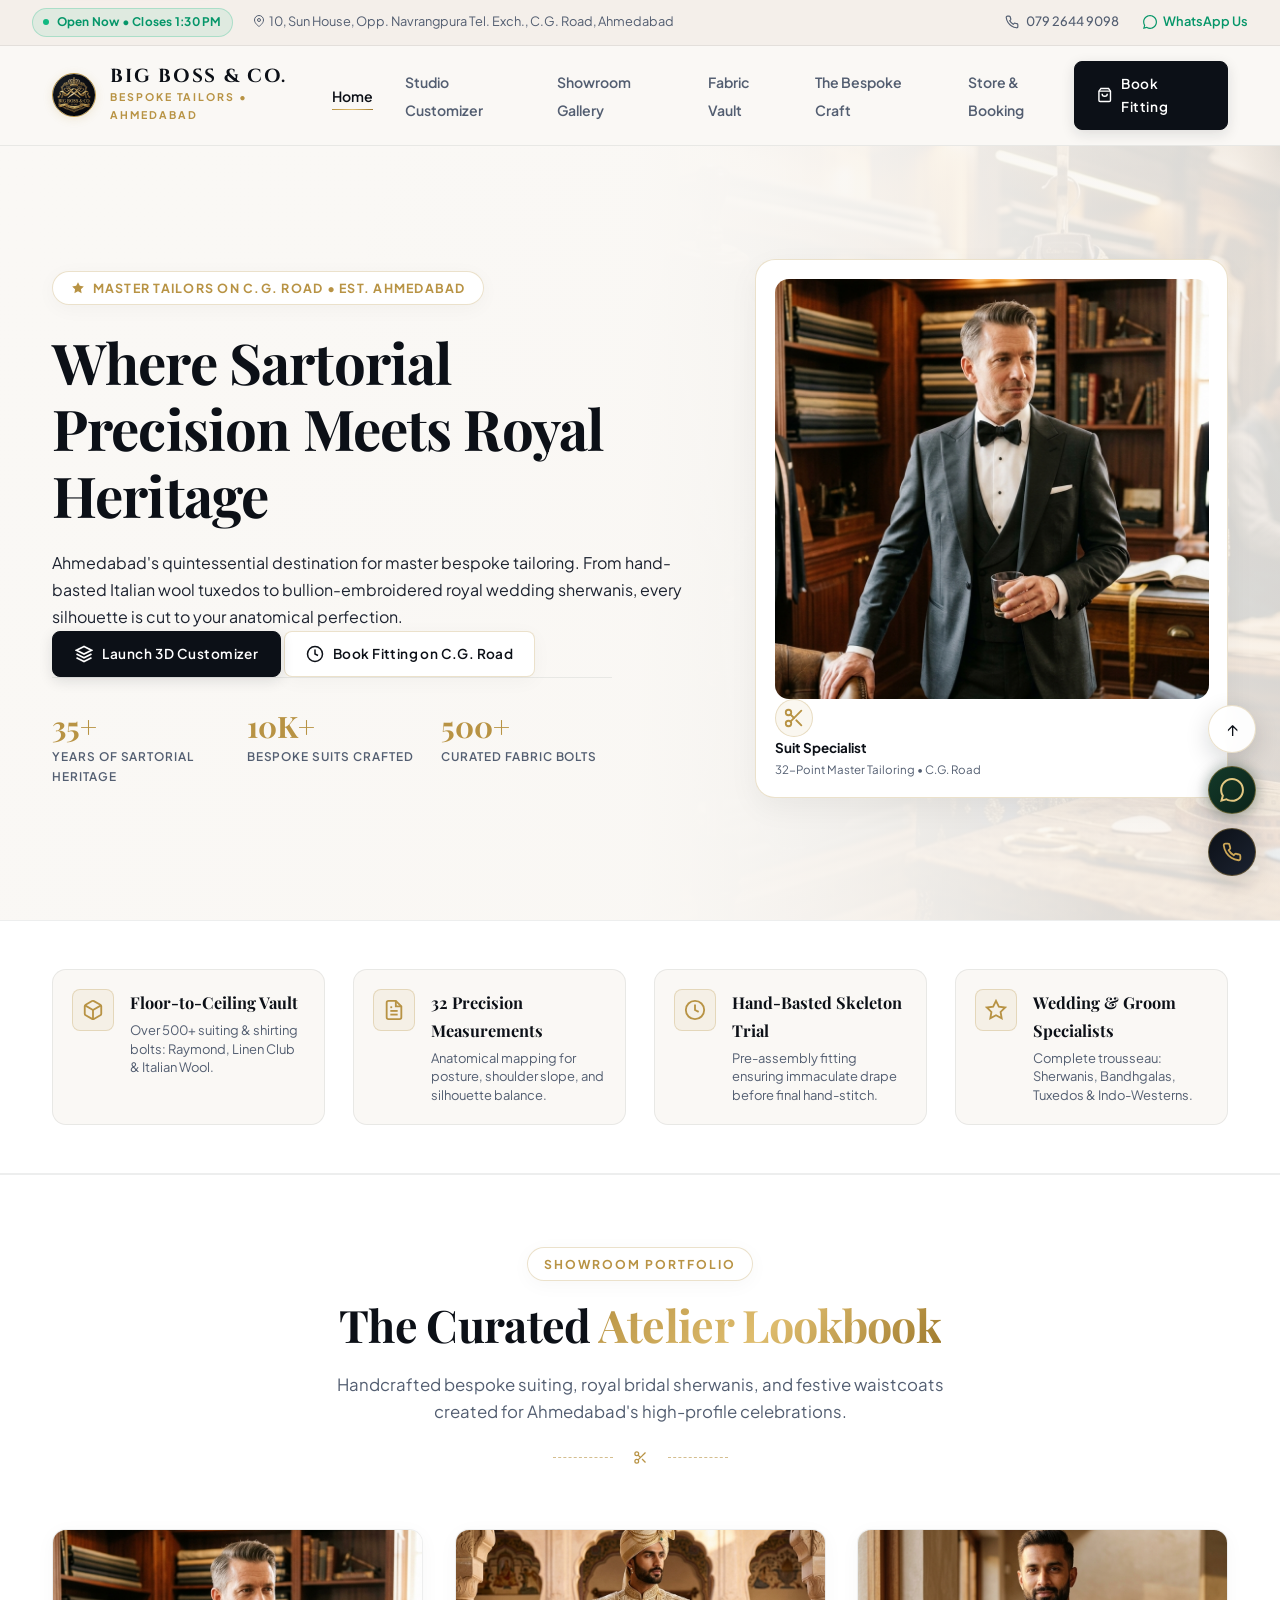
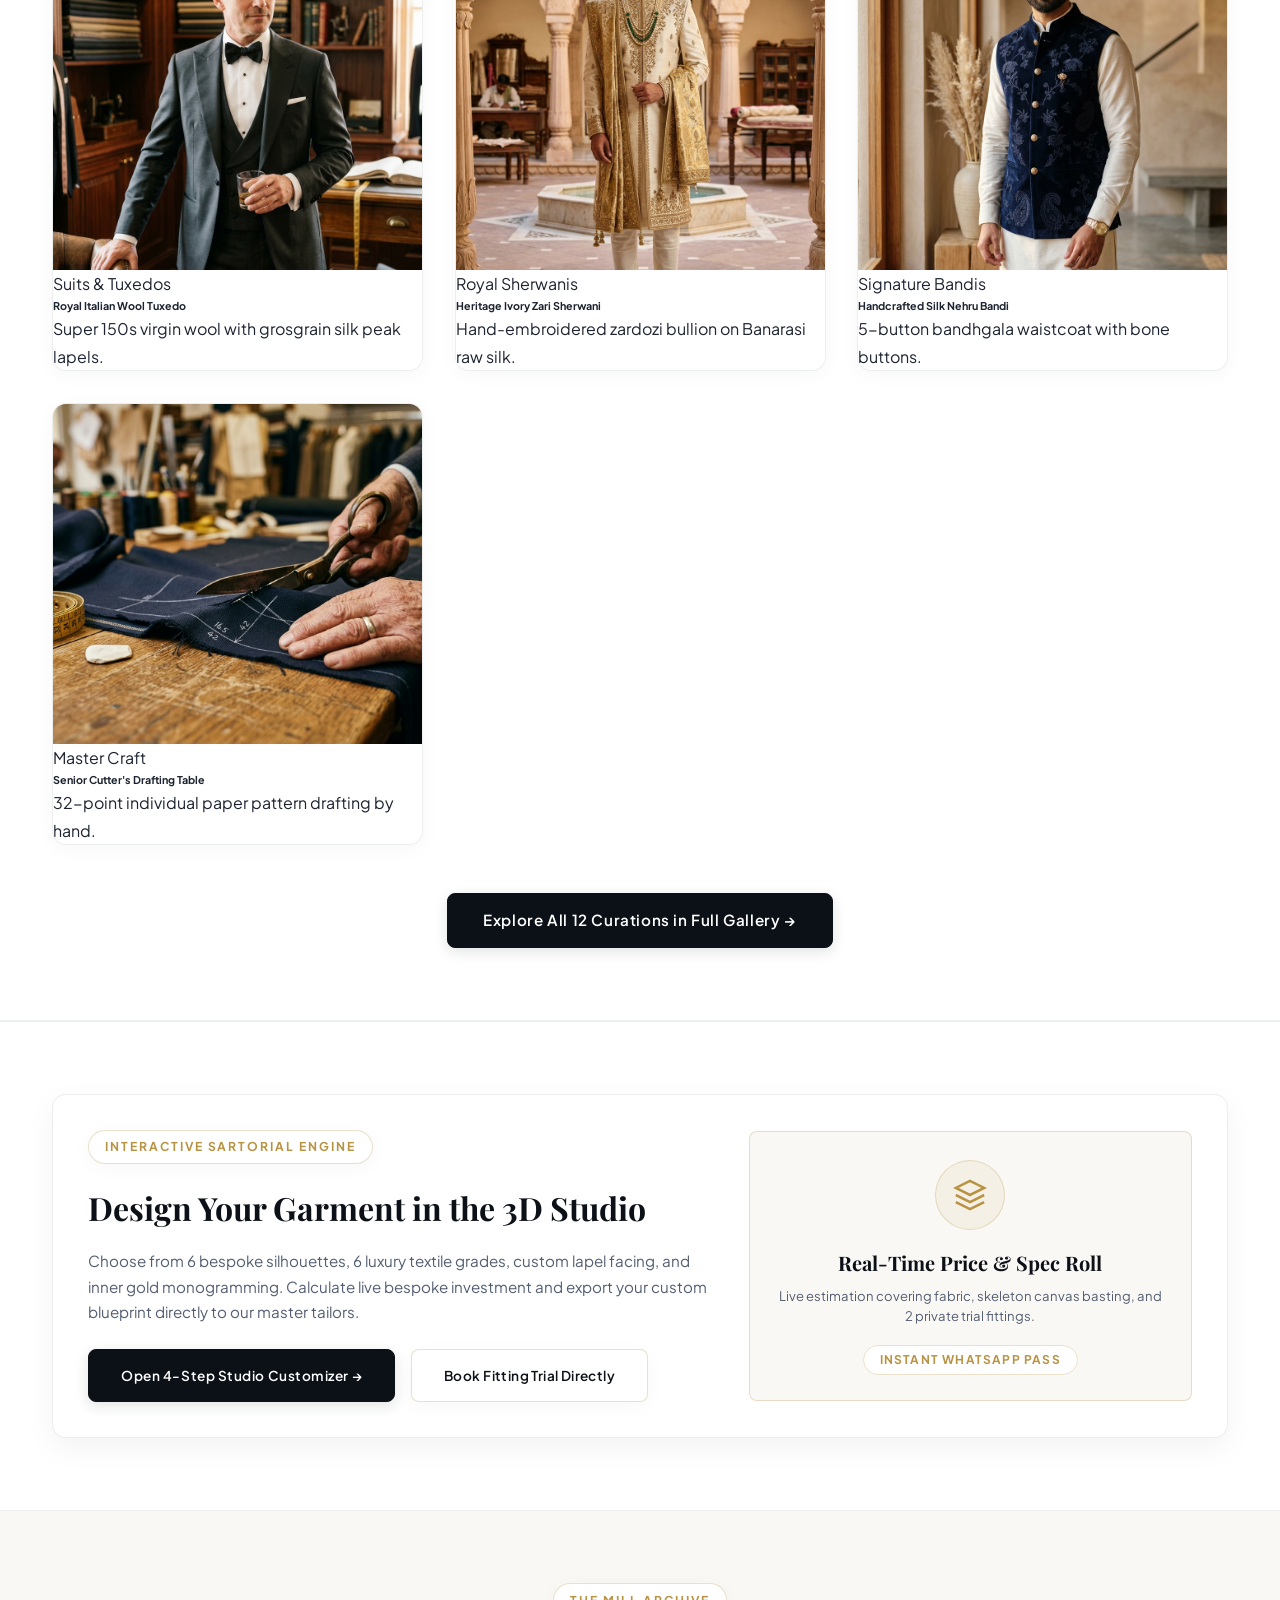
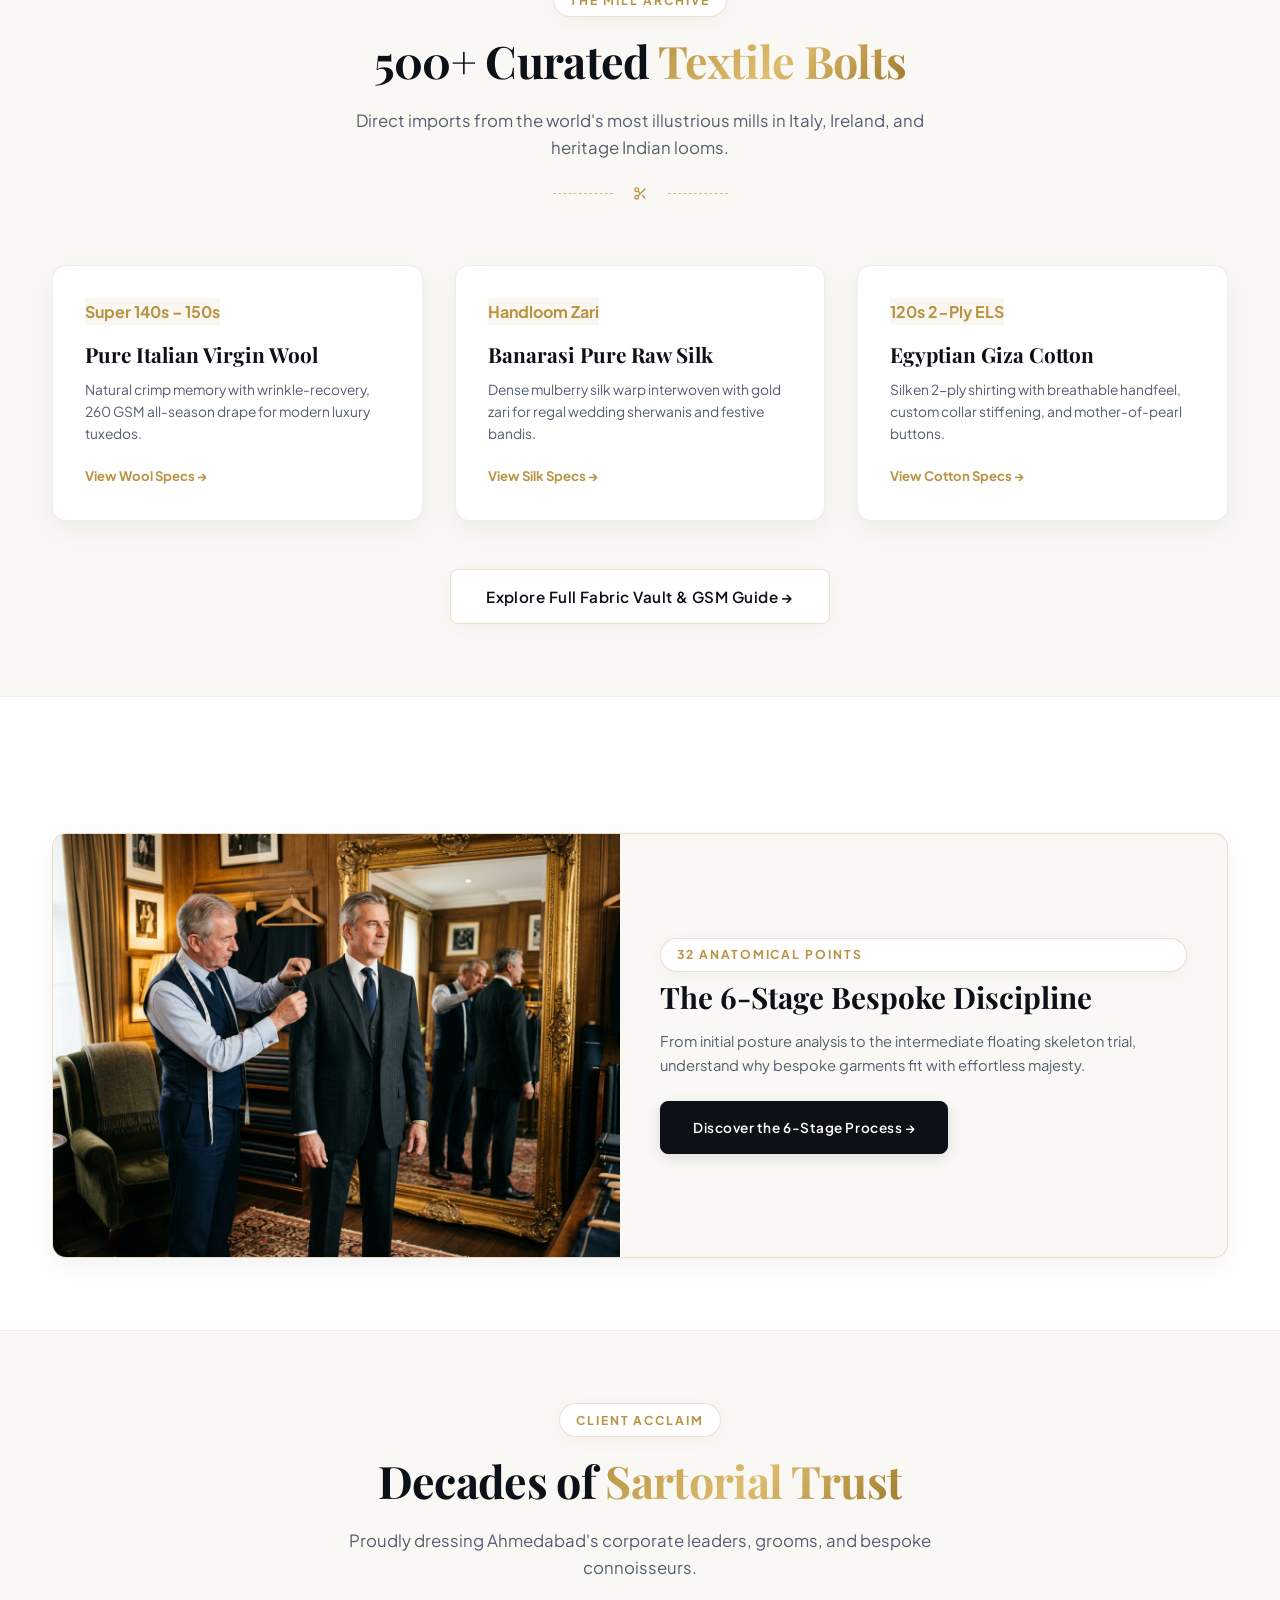
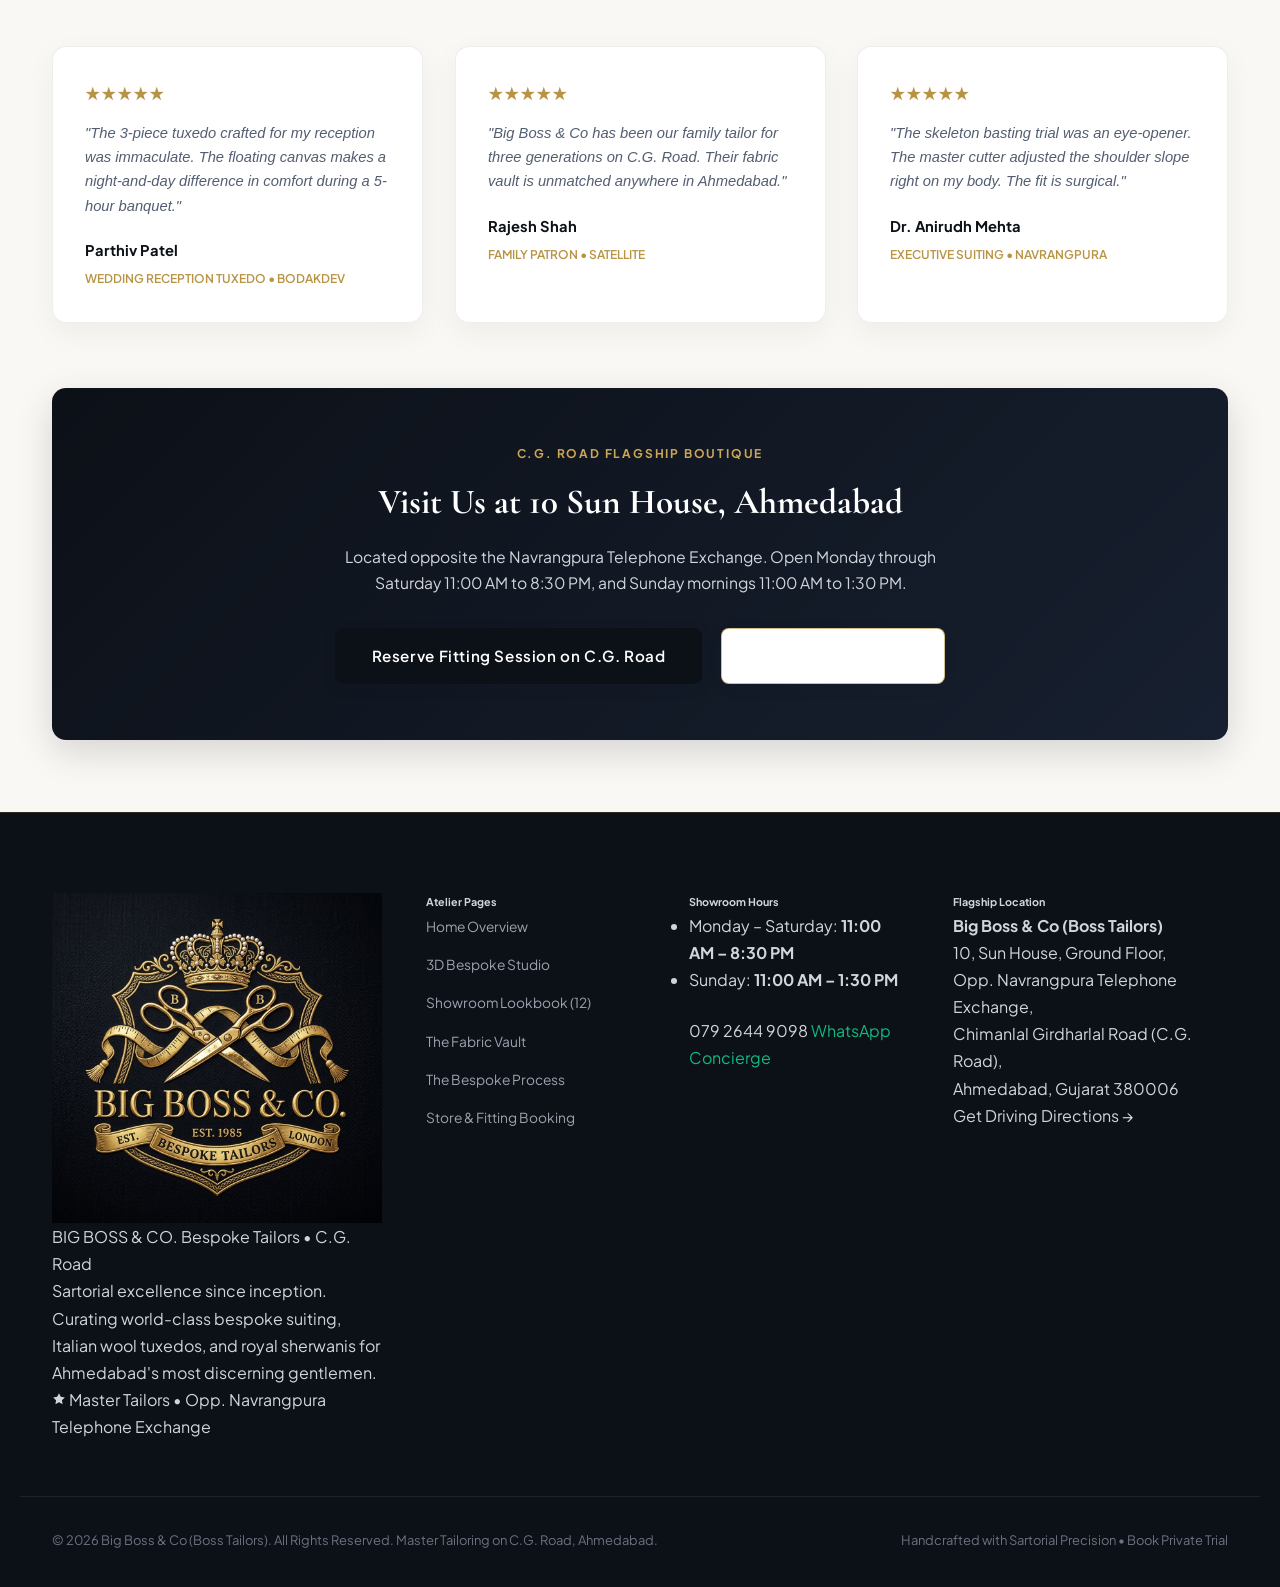
==== commit 2832b276: "Add files via upload" ====
--- a/index.html
+++ b/index.html
@@ -2,44 +2,55 @@
 <html lang="en">
 <head>
   <meta charset="UTF-8">
-  <meta name="viewport" content="width=device-width, initial-scale=1.0">
+  <meta name="viewport" content="width=device-width, initial-scale=1.0, viewport-fit=cover, maximum-scale=5.0">
+  <meta name="theme-color" content="#FAF8F5">
+  <meta name="apple-mobile-web-app-capable" content="yes">
+  <meta name="apple-mobile-web-app-status-bar-style" content="default">
+  <meta name="apple-mobile-web-app-title" content="Big Boss & Co">
+  <meta name="format-detection" content="telephone=yes">
+  <meta name="color-scheme" content="light">
   <title>Big Boss & Co | Bespoke Tailors & Men's Suiting | C.G. Road, Ahmedabad</title>
-  <meta name="description" content="Big Boss & Co (Boss Tailors) - Premier bespoke tailoring atelier on C.G. Road, Navrangpura, Ahmedabad. Handcrafted 3-piece suits, tuxedos, royal wedding sherwanis, embroidered Nehru jackets, and luxury fabrics.">
-  <meta name="keywords" content="Big Boss Tailors, Big Boss and Co, tailors Ahmedabad, bespoke suits CG Road, wedding sherwani Ahmedabad, men's suit specialist Navrangpura, custom tailoring Ahmedabad">
+  <meta name="description" content="Big Boss & Co (Boss Tailors) — Ahmedabad's premier bespoke tailoring atelier on C.G. Road. Handcrafted 3-piece suits, Italian wool tuxedos, royal sherwanis, and luxury fabric vault.">
+  <link rel="stylesheet" href="styles.css">
+  <link rel="icon" type="image/jpeg" href="assets/images/brand-logo.jpg">
+  <link rel="apple-touch-icon" href="assets/images/brand-logo.jpg">
+  <link rel="canonical" href="index.html">
+
+  <!-- Open Graph / WhatsApp Social Previews -->
+  <meta property="og:type" content="website">
+  <meta property="og:site_name" content="Big Boss & Co">
+  <meta property="og:title" content="Big Boss & Co | Bespoke Tailors & Men's Suiting | C.G. Road, Ahmedabad">
+  <meta property="og:description" content="Ahmedabad's premier bespoke tailoring atelier on C.G. Road. Handcrafted 3-piece suits, Italian wool tuxedos, royal sherwanis, and 500+ luxury fabric bolts.">
+  <meta property="og:image" content="assets/images/hero-tailor-atelier.jpg">
+  <meta property="og:url" content="index.html">
+
+  <!-- Twitter Card -->
+  <meta name="twitter:card" content="summary_large_image">
+  <meta name="twitter:title" content="Big Boss & Co | Bespoke Tailors | C.G. Road, Ahmedabad">
+  <meta name="twitter:description" content="Master tailoring atelier on C.G. Road, Ahmedabad. Custom 3-piece suits, tuxedos, and royal sherwanis with 32-point anatomical precision.">
+  <meta name="twitter:image" content="assets/images/hero-tailor-atelier.jpg">
   
-  <!-- Open Graph / Social Meta -->
-  <meta property="og:title" content="Big Boss & Co | Bespoke Tailors & Men's Suiting | Ahmedabad">
-  <meta property="og:description" content="Master tailors of C.G. Road, Ahmedabad. Precision bespoke business suits, royal sherwanis, and fine suiting fabrics.">
-  <meta property="og:image" content="assets/images/brand-logo.jpg">
-  <meta property="og:type" content="website">
-
-  <!-- Favicon -->
-  <link rel="icon" type="image/jpeg" href="assets/images/brand-logo.jpg">
-
-  <!-- Stylesheet -->
-  <link rel="stylesheet" href="styles.css">
-
-  <!-- Schema.org JSON-LD LocalBusiness -->
+  <!-- Structured Data / LocalBusiness Schema -->
   <script type="application/ld+json">
   {
     "@context": "https://schema.org",
     "@type": "ClothingStore",
     "name": "Big Boss & Co",
-    "alternateName": ["Big Boss Tailors", "Boss Tailors"],
-    "image": "assets/images/brand-logo.jpg",
+    "alternateName": ["Boss Tailors", "Big Boss Tailors"],
+    "image": "https://bigbossandco.com/assets/images/brand-logo.jpg",
     "telephone": "+91-79-2644-9098",
     "address": {
       "@type": "PostalAddress",
-      "streetAddress": "10, Sun House, Opposite Navrangpura Telephone Exchange, Chimanlal Girdharlal Road (C.G. Road)",
-      "addressLocality": "Navrangpura",
+      "streetAddress": "10, Sun House, Opp. Navrangpura Telephone Exchange, Chimanlal Girdharlal Road",
+      "addressLocality": "Navrangpura, Ahmedabad",
       "addressRegion": "Gujarat",
       "postalCode": "380006",
       "addressCountry": "IN"
     },
     "geo": {
       "@type": "GeoCoordinates",
-      "latitude": "23.0336",
-      "longitude": "72.5600"
+      "latitude": 23.034878,
+      "longitude": 72.556277
     },
     "openingHoursSpecification": [
       {
@@ -61,14 +72,19 @@
 </head>
 <body>
 
+  <!-- Accessible Skip Link -->
+  <a href="#hero" class="skip-to-content">Skip to Main Content</a>
+
   <!-- Measuring Tape Scroll Progress Indicator -->
   <div class="scroll-progress-tape" id="scrollProgressTape"></div>
+  
+  <!-- Top Announcement Bar -->
   <div class="top-announcement-bar">
     <div class="announcement-content">
       <div class="announcement-left">
         <div id="liveStoreStatusPill" class="live-status-pill">
           <span class="pulse-dot"></span>
-          <span id="liveStatusText">Checking Showroom Hours...</span>
+          <span id="liveStatusText">Showroom Open • 11:00 AM – 8:30 PM</span>
         </div>
         <span class="announcement-address">
           <svg width="12" height="12" viewBox="0 0 24 24" fill="none" stroke="currentColor" stroke-width="2" style="display:inline-block; vertical-align:-1px; margin-right:4px;"><path d="M21 10c0 7-9 13-9 13s-9-6-9-13a9 9 0 0 1 18 0z"></path><circle cx="12" cy="10" r="3"></circle></svg>10, Sun House, Opp. Navrangpura Tel. Exch., C.G. Road, Ahmedabad
@@ -90,7 +106,7 @@
   <!-- Header / Navigation -->
   <header class="site-header" id="siteHeader">
     <div class="navbar">
-      <a href="#hero" class="brand-identity" aria-label="Big Boss & Co Home">
+      <a href="index.html" class="brand-identity" aria-label="Big Boss & Co Home">
         <img src="assets/images/brand-logo.jpg" alt="Big Boss & Co Crest" class="brand-logo-img">
         <div class="brand-text-block">
           <span class="brand-name">BIG BOSS & CO.</span>
@@ -100,17 +116,17 @@
 
       <nav aria-label="Main Navigation">
         <ul class="nav-links-desktop" id="navMenu">
-          <li><a href="#customizer" class="nav-item-link">Studio Customizer</a></li>
-          <li><a href="#gallery" class="nav-item-link">Showroom Gallery</a></li>
-          <li><a href="#fabrics" class="nav-item-link">Fabric Vault</a></li>
-          <li><a href="#process" class="nav-item-link">The Bespoke Craft</a></li>
-          <li><a href="#measurement" class="nav-item-link">Fit Guide</a></li>
-          <li><a href="#location" class="nav-item-link">Store & Directions</a></li>
+          <li><a href="index.html" class="nav-item-link active">Home</a></li>
+          <li><a href="customizer.html" class="nav-item-link">Studio Customizer</a></li>
+          <li><a href="gallery.html" class="nav-item-link">Showroom Gallery</a></li>
+          <li><a href="fabrics.html" class="nav-item-link">Fabric Vault</a></li>
+          <li><a href="craft.html" class="nav-item-link">The Bespoke Craft</a></li>
+          <li><a href="booking.html" class="nav-item-link">Store & Booking</a></li>
         </ul>
       </nav>
 
       <div class="nav-actions">
-        <a href="#booking" class="btn-luxury-primary">
+        <a href="booking.html" class="btn-luxury-primary">
           <svg width="16" height="16" viewBox="0 0 24 24" fill="none" stroke="currentColor" stroke-width="2.2"><path d="M6 2L3 6v14a2 2 0 0 0 2 2h14a2 2 0 0 0 2-2V6l-3-4z"></path><line x1="3" y1="6" x2="21" y2="6"></line><path d="M16 10a4 4 0 0 1-8 0"></path></svg>
           Book Fitting
         </a>
@@ -138,69 +154,62 @@
           <h1 class="hero-headline">
             Where Sartorial Precision Meets <span class="gold-gradient">Royal Heritage</span>
           </h1>
-          <p class="hero-subtext">
-            From Savile Row-inspired bespoke 3-piece tuxedos to handcrafted royal wedding sherwanis and festive embroidered bandis. Individually measured, hand-basted, and tailored to your exact silhouette.
+          <p class="hero-subdeck">
+            Ahmedabad's quintessential destination for master bespoke tailoring. From hand-basted Italian wool tuxedos to bullion-embroidered royal wedding sherwanis, every silhouette is cut to your anatomical perfection.
           </p>
-          <div class="hero-cta-group">
-            <a href="#customizer" class="btn-luxury-primary">
-              <svg width="18" height="18" viewBox="0 0 24 24" fill="none" stroke="currentColor" stroke-width="2"><circle cx="12" cy="12" r="3"></circle><path d="M19.4 15a1.65 1.65 0 0 0 .33 1.82l.06.06a2 2 0 0 1 0 2.83 2 2 0 0 1-2.83 0l-.06-.06a1.65 1.65 0 0 0-1.82-.33 1.65 1.65 0 0 0-1 1.51V21a2 2 0 0 1-2 2 2 2 0 0 1-2-2v-.09A1.65 1.65 0 0 0 9 19.4a1.65 1.65 0 0 0-1.82.33l-.06.06a2 2 0 0 1-2.83 0 2 2 0 0 1 0-2.83l.06-.06a1.65 1.65 0 0 0 .33-1.82 1.65 1.65 0 0 0-1.51-1H3a2 2 0 0 1-2-2 2 2 0 0 1 2-2h.09A1.65 1.65 0 0 0 4.6 9a1.65 1.65 0 0 0-.33-1.82l-.06-.06a2 2 0 0 1 0-2.83 2 2 0 0 1 2.83 0l.06.06a1.65 1.65 0 0 0 1.82.33H9a1.65 1.65 0 0 0 1-1.51V3a2 2 0 0 1 2-2 2 2 0 0 1 2 2v.09a1.65 1.65 0 0 0 1 1.51 1.65 1.65 0 0 0 1.82-.33l.06-.06a2 2 0 0 1 2.83 0 2 2 0 0 1 0 2.83l-.06.06a1.65 1.65 0 0 0-.33 1.82V9a1.65 1.65 0 0 0 1.51 1H21a2 2 0 0 1 2 2 2 2 0 0 1-2 2h-.09a1.65 1.65 0 0 0-1.51 1z"></path></svg>
-              Interactive Outfit Customizer
+
+          <div class="hero-ctas">
+            <a href="customizer.html" class="btn-luxury-primary">
+              <svg width="18" height="18" viewBox="0 0 24 24" fill="none" stroke="currentColor" stroke-width="2.2"><polygon points="12 2 2 7 12 12 22 7 12 2"></polygon><polyline points="2 17 12 22 22 17"></polyline><polyline points="2 12 12 17 22 12"></polyline></svg>
+              Launch 3D Customizer
             </a>
-            <a href="#gallery" class="btn-luxury-outline">
-              <svg width="18" height="18" viewBox="0 0 24 24" fill="none" stroke="currentColor" stroke-width="2"><rect x="3" y="3" width="18" height="18" rx="2" ry="2"></rect><circle cx="8.5" cy="8.5" r="1.5"></circle><polyline points="21 15 16 10 5 21"></polyline></svg>
-              View Showroom Works
+            <a href="booking.html" class="btn-luxury-outline">
+              <svg width="18" height="18" viewBox="0 0 24 24" fill="none" stroke="currentColor" stroke-width="2"><circle cx="12" cy="12" r="10"></circle><polyline points="12 6 12 12 16 14"></polyline></svg>
+              Book Fitting on C.G. Road
             </a>
           </div>
 
+          <!-- Hero Metrics -->
           <div class="hero-stats-row">
             <div class="stat-item">
-              <span class="stat-number">35+</span>
-              <span class="stat-label">Years of Mastery</span>
+              <div class="stat-number">35+</div>
+              <div class="stat-label">Years of Sartorial Heritage</div>
             </div>
             <div class="stat-item">
-              <span class="stat-number">10K+</span>
-              <span class="stat-label">Bespoke Fits Crafted</span>
+              <div class="stat-number">10K+</div>
+              <div class="stat-label">Bespoke Suits Crafted</div>
             </div>
             <div class="stat-item">
-              <span class="stat-number">500+</span>
-              <span class="stat-label">Premium Fabrics In-Stock</span>
-            </div>
-          </div>
-        </div>
-
-        <div class="hero-visual-card">
-          <div class="hero-featured-box">
-            <div class="hero-floating-tag">
-              <span class="pulse-dot"></span>
-              Haute Couture Campaign
-            </div>
+              <div class="stat-number">500+</div>
+              <div class="stat-label">Curated Fabric Bolts</div>
+            </div>
+          </div>
+        </div>
+
+        <!-- Right Hero Visual Card -->
+        <div class="hero-media-col">
+          <div class="hero-featured-box tilt-card">
             <div class="hero-img-frame">
-              <img src="assets/images/editorial-tuxedo.jpg" alt="Bespoke 3-Piece Charcoal Wool Tuxedo by Big Boss & Co Master Tailors">
-            </div>
-            <div class="hero-card-footer">
-              <div class="hero-card-caption">
-                <h4>Savile Row 3-Piece Tuxedo</h4>
-                <p>Super 150s Charcoal Italian Wool • Hand-Basted on C.G. Road</p>
+              <img src="assets/images/editorial-tuxedo.jpg" alt="Editorial Bespoke Italian Wool Tuxedo">
+              <div class="hero-img-overlay">
+                <span class="heritage-year">C.G. ROAD AHMEDABAD</span>
+                <span class="heritage-place">Sun House • Opp. Navrangpura Tel. Exch.</span>
               </div>
-              <a href="#customizer" class="btn-luxury-outline" style="padding:0.45rem 0.9rem; font-size:0.8rem;">
-                Customize Look
-              </a>
-            </div>
-          </div>
-
-          <div class="hero-floating-badge">
-            <div class="floating-badge-icon">
-              <svg width="18" height="18" viewBox="0 0 24 24" fill="none" stroke="currentColor" stroke-width="1.8" stroke-linecap="round" stroke-linejoin="round">
-                <circle cx="6" cy="6" r="3"></circle>
-                <circle cx="6" cy="18" r="3"></circle>
-                <line x1="20" y1="4" x2="8.12" y2="15.88"></line>
-                <line x1="14.47" y1="14.48" x2="20" y2="20"></line>
-                <line x1="8.12" y1="8.12" x2="12" y2="12"></line>
-              </svg>
-            </div>
-            <div class="floating-badge-text">
-              <h5>Suit Specialist</h5>
-              <p>28-Point Master Tailoring • C.G. Road</p>
+            </div>
+            <div class="floating-craft-badge">
+              <div class="floating-badge-icon">
+                <svg width="22" height="22" viewBox="0 0 24 24" fill="none" stroke="currentColor" stroke-width="2" stroke-linecap="round" stroke-linejoin="round">
+                  <circle cx="6" cy="6" r="3"></circle>
+                  <circle cx="6" cy="18" r="3"></circle>
+                  <line x1="20" y1="4" x2="8.12" y2="15.88"></line>
+                  <line x1="14.47" y1="14.48" x2="20" y2="20"></line>
+                  <line x1="8.12" y1="8.12" x2="12" y2="12"></line>
+                </svg>
+              </div>
+              <div class="floating-badge-text">
+                <h5>Suit Specialist</h5>
+                <p>32-Point Master Tailoring • C.G. Road</p>
+              </div>
             </div>
           </div>
         </div>
@@ -211,27 +220,27 @@
     <section class="pillars-section">
       <div class="container">
         <div class="pillars-grid">
-          <div class="pillar-item">
+          <a href="fabrics.html" class="pillar-item">
             <div class="pillar-icon-box">
               <svg width="22" height="22" viewBox="0 0 24 24" fill="none" stroke="currentColor" stroke-width="2"><path d="M21 16V8a2 2 0 0 0-1-1.73l-7-4a2 2 0 0 0-2 0l-7 4A2 2 0 0 0 3 8v8a2 2 0 0 0 1 1.73l7 4a2 2 0 0 0 2 0l7-4A2 2 0 0 0 21 16z"></path><polyline points="3.27 6.96 12 12.01 20.73 6.96"></polyline><line x1="12" y1="22.08" x2="12" y2="12"></line></svg>
             </div>
             <div class="pillar-text">
               <h4>Floor-to-Ceiling Vault</h4>
-              <p>Hundreds of suiting & shirting bolts: Raymond, Linen Club & Italian Wool.</p>
-            </div>
-          </div>
-
-          <div class="pillar-item">
+              <p>Over 500+ suiting & shirting bolts: Raymond, Linen Club & Italian Wool.</p>
+            </div>
+          </a>
+
+          <a href="craft.html" class="pillar-item">
             <div class="pillar-icon-box">
               <svg width="22" height="22" viewBox="0 0 24 24" fill="none" stroke="currentColor" stroke-width="2"><path d="M14 2H6a2 2 0 0 0-2 2v16a2 2 0 0 0 2 2h12a2 2 0 0 0 2-2V8z"></path><polyline points="14 2 14 8 20 8"></polyline><line x1="16" y1="13" x2="8" y2="13"></line><line x1="16" y1="17" x2="8" y2="17"></line><polyline points="10 9 9 9 8 9"></polyline></svg>
             </div>
             <div class="pillar-text">
-              <h4>28 Precision Measurements</h4>
+              <h4>32 Precision Measurements</h4>
               <p>Anatomical mapping for posture, shoulder slope, and silhouette balance.</p>
             </div>
-          </div>
-
-          <div class="pillar-item">
+          </a>
+
+          <a href="craft.html" class="pillar-item">
             <div class="pillar-icon-box">
               <svg width="22" height="22" viewBox="0 0 24 24" fill="none" stroke="currentColor" stroke-width="2"><circle cx="12" cy="12" r="10"></circle><polyline points="12 6 12 12 16 14"></polyline></svg>
             </div>
@@ -239,9 +248,9 @@
               <h4>Hand-Basted Skeleton Trial</h4>
               <p>Pre-assembly fitting ensuring immaculate drape before final hand-stitch.</p>
             </div>
-          </div>
-
-          <div class="pillar-item">
+          </a>
+
+          <a href="gallery.html" class="pillar-item">
             <div class="pillar-icon-box">
               <svg width="22" height="22" viewBox="0 0 24 24" fill="none" stroke="currentColor" stroke-width="2"><polygon points="12 2 15.09 8.26 22 9.27 17 14.14 18.18 21.02 12 17.77 5.82 21.02 7 14.14 2 9.27 8.91 8.26 12 2"></polygon></svg>
             </div>
@@ -249,1305 +258,315 @@
               <h4>Wedding & Groom Specialists</h4>
               <p>Complete trousseau: Sherwanis, Bandhgalas, Tuxedos & Indo-Westerns.</p>
             </div>
-          </div>
+          </a>
         </div>
       </div>
     </section>
 
-    <!-- INTERACTIVE BESPOKE CUSTOMIZER -->
-    <section class="customizer-section" id="customizer">
+    <!-- SECTION 1 TEASER: CURATED LOOKBOOK SHOWCASE -->
+    <section class="gallery-section" style="padding:4.5rem 0;">
       <div class="container">
         <div class="section-header">
-          <div class="section-tag">
-            <svg width="14" height="14" viewBox="0 0 24 24" fill="none" stroke="currentColor" stroke-width="2.5"><polygon points="12 2 2 7 12 12 22 7 12 2"></polygon><polyline points="2 17 12 22 22 17"></polyline><polyline points="2 12 12 17 22 12"></polyline></svg>
-            Bespoke Tailoring Studio
-          </div>
-          <h2 class="section-title">Design Your <span class="gold-gradient">Custom Silhouette</span></h2>
-          <p class="section-desc">Configure your preferred garment, fine fabric grade, lapel cuts, and personalized monogram. Get an instant bespoke estimation and book your master tailor trial.</p>
+          <div class="section-tag">Showroom Portfolio</div>
+          <h2 class="section-title">The Curated <span class="gold-gradient">Atelier Lookbook</span></h2>
+          <p class="section-desc">Handcrafted bespoke suiting, royal bridal sherwanis, and festive waistcoats created for Ahmedabad's high-profile celebrations.</p>
           <div class="stitch-divider">
             <span class="scissor-icon">
-              <svg width="15" height="15" viewBox="0 0 24 24" fill="none" stroke="currentColor" stroke-width="2" stroke-linecap="round" stroke-linejoin="round">
-                <circle cx="6" cy="6" r="3"></circle>
-                <circle cx="6" cy="18" r="3"></circle>
-                <line x1="20" y1="4" x2="8.12" y2="15.88"></line>
-                <line x1="14.47" y1="14.48" x2="20" y2="20"></line>
-                <line x1="8.12" y1="8.12" x2="12" y2="12"></line>
-              </svg>
+              <svg width="15" height="15" viewBox="0 0 24 24" fill="none" stroke="currentColor" stroke-width="2"><circle cx="6" cy="6" r="3"></circle><circle cx="6" cy="18" r="3"></circle><line x1="20" y1="4" x2="8.12" y2="15.88"></line><line x1="14.47" y1="14.48" x2="20" y2="20"></line><line x1="8.12" y1="8.12" x2="12" y2="12"></line></svg>
             </span>
           </div>
         </div>
 
-        <!-- Interactive Quick Fit Advisor -->
-        <div class="advisor-widget-card reveal-init">
-          <div class="advisor-header">
-            <h3>
-              <span class="advisor-title-icon">
-                <svg width="18" height="18" viewBox="0 0 24 24" fill="none" stroke="var(--gold-primary)" stroke-width="2" stroke-linecap="round" stroke-linejoin="round">
-                  <path d="M21 6H3a2 2 0 0 0-2 2v8a2 2 0 0 0 2 2h18a2 2 0 0 0 2-2V8a2 2 0 0 0-2-2z"></path>
-                  <line x1="6" y1="6" x2="6" y2="10"></line>
-                  <line x1="10" y1="6" x2="10" y2="8"></line>
-                  <line x1="14" y1="6" x2="14" y2="10"></line>
-                  <line x1="18" y1="6" x2="18" y2="8"></line>
-                </svg>
-              </span>
-              Master Tailor's Smart Fit Advisor
-            </h3>
-            <span class="section-tag" style="margin:0; font-size:0.72rem;">Instant Recommendation</span>
-          </div>
-          <div class="advisor-row">
-            <div class="advisor-select-group">
-              <label for="advisorOccasion">Occasion / Event</label>
-              <select id="advisorOccasion" class="form-select">
-                <option value="wedding">Grand Wedding & Groom Trousseau</option>
-                <option value="reception" selected>Gala / Evening Cocktail</option>
-                <option value="business">Corporate Boardroom & Travel</option>
-                <option value="festive">Festive Celebration / Sangeet</option>
-              </select>
-            </div>
-            <div class="advisor-select-group">
-              <label for="advisorBuild">Body Silhouette & Preference</label>
-              <select id="advisorBuild" class="form-select">
-                <option value="athletic" selected>Athletic / V-Taper Cut</option>
-                <option value="classic">Classic Comfort / Relaxed Fit</option>
-                <option value="slim">Modern Ultra-Slim European</option>
-              </select>
-            </div>
-            <div class="advisor-recommendation-box" id="advisorRecBox">
-              <div class="advisor-rec-info">
-                <h5>Curated For Your Profile</h5>
-                <p id="advisorRecText">3-Piece Tuxedo in Super 140s Wool</p>
+        <!-- 4 Curated Editorial Items -->
+        <div class="gallery-grid" style="grid-template-columns:repeat(auto-fit, minmax(280px, 1fr)); gap:2rem; margin-bottom:3rem;">
+          <a href="gallery.html" class="gallery-item-card">
+            <div class="gallery-thumb-wrap">
+              <img src="assets/images/editorial-tuxedo.jpg" alt="Italian Wool Tuxedo">
+              <div class="gallery-zoom-overlay">
+                <span class="gallery-zoom-icon">View Lookbook ↗</span>
               </div>
-              <button class="btn-luxury-outline" id="applyAdvisorRecBtn" style="padding:0.4rem 0.8rem; font-size:0.78rem;">
-                Apply to Studio ↓
-              </button>
-            </div>
-          </div>
-        </div>
-
-        <div class="customizer-box">
-          <div class="customizer-grid">
-            <!-- Left Configurator Column -->
-            <div class="customizer-controls">
-              <!-- Step Tabs Navigation -->
-              <div class="config-steps-nav" role="tablist">
-                <button class="step-tab-btn active" data-step="1" id="tabStep1" role="tab" aria-selected="true">
-                  <span class="step-num">1</span>
-                  <span>Silhouette</span>
-                </button>
-                <button class="step-tab-btn" data-step="2" id="tabStep2" role="tab" aria-selected="false">
-                  <span class="step-num">2</span>
-                  <span>Fabric Grade</span>
-                </button>
-                <button class="step-tab-btn" data-step="3" id="tabStep3" role="tab" aria-selected="false">
-                  <span class="step-num">3</span>
-                  <span>Lapel & Cut</span>
-                </button>
-                <button class="step-tab-btn" data-step="4" id="tabStep4" role="tab" aria-selected="false">
-                  <span class="step-num">4</span>
-                  <span>Finishing Accents</span>
-                </button>
+            </div>
+            <div class="gallery-info-strip">
+              <div class="gallery-tag">Suits & Tuxedos</div>
+              <h6>Royal Italian Wool Tuxedo</h6>
+              <p>Super 150s virgin wool with grosgrain silk peak lapels.</p>
+            </div>
+          </a>
+
+          <a href="gallery.html" class="gallery-item-card">
+            <div class="gallery-thumb-wrap">
+              <img src="assets/images/editorial-sherwani.jpg" alt="Royal Wedding Sherwani">
+              <div class="gallery-zoom-overlay">
+                <span class="gallery-zoom-icon">View Lookbook ↗</span>
               </div>
-
-              <!-- STEP 1: Silhouette Selection -->
-              <div class="config-step-panel active" id="stepPanel1" role="tabpanel">
-                <div class="step-instruction">Select Your Desired Sartorial Silhouette:</div>
-                <div class="silhouette-options-grid">
-                  <div class="silhouette-card selected" data-id="tuxedo" data-name="3-Piece Bespoke Tuxedo" data-base="14500" data-time="7-10 Days">
-                    <div class="silhouette-icon-badge">
-                      <svg width="24" height="24" viewBox="0 0 24 24" fill="none" stroke="currentColor" stroke-width="1.6" stroke-linecap="round" stroke-linejoin="round">
-                        <path d="M6 3h12l-2 18H8L6 3z"></path>
-                        <path d="M9 3l3 7 3-7"></path>
-                        <polygon points="10 5.5 12 7 10 8.5 10 5.5" fill="currentColor"></polygon>
-                        <polygon points="14 5.5 12 7 14 8.5 14 5.5" fill="currentColor"></polygon>
-                        <circle cx="12" cy="7" r="1.1" fill="currentColor"></circle>
-                        <line x1="12" y1="10" x2="12" y2="20"></line>
-                      </svg>
-                    </div>
-                    <h4>3-Piece Tuxedo</h4>
-                    <p>Jacket, Waistcoat & Trousers for galas and receptions</p>
-                    <div class="silhouette-price-tag">From ₹14,500</div>
-                  </div>
-
-                  <div class="silhouette-card" data-id="business-suit" data-name="2-Piece Executive Suit" data-base="9500" data-time="5-7 Days">
-                    <div class="silhouette-icon-badge">
-                      <svg width="24" height="24" viewBox="0 0 24 24" fill="none" stroke="currentColor" stroke-width="1.6" stroke-linecap="round" stroke-linejoin="round">
-                        <path d="M5 3h14l-2 18H7L5 3z"></path>
-                        <path d="M8 3l4 9 4-9"></path>
-                        <polygon points="11 5.5 13 5.5 12.5 13 11.5 13" fill="currentColor"></polygon>
-                        <line x1="12" y1="13" x2="12" y2="20"></line>
-                      </svg>
-                    </div>
-                    <h4>2-Piece Classic Suit</h4>
-                    <p>Executive boardroom cut with bespoke Italian drape</p>
-                    <div class="silhouette-price-tag">From ₹9,500</div>
-                  </div>
-
-                  <div class="silhouette-card" data-id="sherwani" data-name="Royal Wedding Sherwani" data-base="18500" data-time="10-14 Days">
-                    <div class="silhouette-icon-badge">
-                      <svg width="24" height="24" viewBox="0 0 24 24" fill="none" stroke="currentColor" stroke-width="1.6" stroke-linecap="round" stroke-linejoin="round">
-                        <path d="M6 3.5h12l-1.5 17.5h-9L6 3.5z"></path>
-                        <path d="M9 3.5v3h6v-3"></path>
-                        <line x1="12" y1="6.5" x2="12" y2="21"></line>
-                        <circle cx="12" cy="9" r="0.9" fill="currentColor"></circle>
-                        <circle cx="12" cy="12" r="0.9" fill="currentColor"></circle>
-                        <circle cx="12" cy="15" r="0.9" fill="currentColor"></circle>
-                        <circle cx="12" cy="18" r="0.9" fill="currentColor"></circle>
-                      </svg>
-                    </div>
-                    <h4>Royal Sherwani</h4>
-                    <p>Hand-embroidered zari and intricate mirror accents</p>
-                    <div class="silhouette-price-tag">From ₹18,500</div>
-                  </div>
-
-                  <div class="silhouette-card" data-id="nehru-jacket" data-name="Designer Nehru Bandi / Vest" data-base="5500" data-time="3-5 Days">
-                    <div class="silhouette-icon-badge">
-                      <svg width="24" height="24" viewBox="0 0 24 24" fill="none" stroke="currentColor" stroke-width="1.6" stroke-linecap="round" stroke-linejoin="round">
-                        <path d="M7 4h10l-1.5 16.5h-7L7 4z"></path>
-                        <path d="M9.5 4v2.5h5V4"></path>
-                        <line x1="12" y1="6.5" x2="12" y2="20.5"></line>
-                        <circle cx="12" cy="9" r="0.8" fill="currentColor"></circle>
-                        <circle cx="12" cy="12" r="0.8" fill="currentColor"></circle>
-                        <circle cx="12" cy="15" r="0.8" fill="currentColor"></circle>
-                        <circle cx="12" cy="18" r="0.8" fill="currentColor"></circle>
-                        <line x1="13.5" y1="10.5" x2="15.5" y2="10.5"></line>
-                      </svg>
-                    </div>
-                    <h4>Nehru Bandi / Vest</h4>
-                    <p>Mandarin collar waistcoat in pure silk or textured wool</p>
-                    <div class="silhouette-price-tag">From ₹5,500</div>
-                  </div>
-
-                  <div class="silhouette-card" data-id="indo-western" data-name="Indo-Western Asymmetric Kurta" data-base="8500" data-time="5-7 Days">
-                    <div class="silhouette-icon-badge">
-                      <svg width="24" height="24" viewBox="0 0 24 24" fill="none" stroke="currentColor" stroke-width="1.6" stroke-linecap="round" stroke-linejoin="round">
-                        <path d="M5 4h14l-2 17-6-2-4 2L5 4z"></path>
-                        <path d="M10 4v3l5 8v6"></path>
-                        <circle cx="12.5" cy="10" r="0.8" fill="currentColor"></circle>
-                        <circle cx="13.8" cy="13" r="0.8" fill="currentColor"></circle>
-                        <circle cx="15" cy="16" r="0.8" fill="currentColor"></circle>
-                      </svg>
-                    </div>
-                    <h4>Indo-Western Set</h4>
-                    <p>Contemporary overlap cut with draped churidar</p>
-                    <div class="silhouette-price-tag">From ₹8,500</div>
-                  </div>
-
-                  <div class="silhouette-card" data-id="shirt-trouser" data-name="Bespoke Shirt & Trouser Pair" data-base="3800" data-time="3-4 Days">
-                    <div class="silhouette-icon-badge">
-                      <svg width="24" height="24" viewBox="0 0 24 24" fill="none" stroke="currentColor" stroke-width="1.6" stroke-linecap="round" stroke-linejoin="round">
-                        <path d="M6 3h12l-1 9H7L6 3z"></path>
-                        <path d="M7 12l1 9h3l1-7 1 7h3l1-9"></path>
-                        <line x1="12" y1="3" x2="12" y2="12"></line>
-                      </svg>
-                    </div>
-                    <h4>Shirt & Trouser Pair</h4>
-                    <p>Precision cut Egyptian Giza cotton & stretch wool</p>
-                    <div class="silhouette-price-tag">From ₹3,800</div>
-                  </div>
-                </div>
-
-                <div class="step-nav-buttons">
-                  <span></span>
-                  <button class="btn-luxury-primary next-step-btn" data-target="2">
-                    Proceed to Fabric Grade →
-                  </button>
-                </div>
+            </div>
+            <div class="gallery-info-strip">
+              <div class="gallery-tag">Royal Sherwanis</div>
+              <h6>Heritage Ivory Zari Sherwani</h6>
+              <p>Hand-embroidered zardozi bullion on Banarasi raw silk.</p>
+            </div>
+          </a>
+
+          <a href="gallery.html" class="gallery-item-card">
+            <div class="gallery-thumb-wrap">
+              <img src="assets/images/editorial-bandi.jpg" alt="Handcrafted Nehru Bandi">
+              <div class="gallery-zoom-overlay">
+                <span class="gallery-zoom-icon">View Lookbook ↗</span>
               </div>
-
-              <!-- STEP 2: Fabric Grade Selection -->
-              <div class="config-step-panel" id="stepPanel2" role="tabpanel">
-                <div class="step-instruction">Handpick From Our Fabric House:</div>
-                <div class="fabric-swatches-grid">
-                  <div class="fabric-card selected" data-id="italian-wool" data-name="Super 140s Italian Wool" data-mod="4000" data-color="#1b253b">
-                    <div class="swatch-color-sample" style="background: radial-gradient(circle, #253350, #141c2c); border-color: #3b507d;"></div>
-                    <div class="fabric-meta">
-                      <h4>Super 140s Italian Wool</h4>
-                      <p>All-season, crease-resistant drape (+₹4,000)</p>
-                    </div>
-                  </div>
-
-                  <div class="fabric-card" data-id="banarasi-silk" data-name="Handwoven Raw Silk & Brocade" data-mod="5500" data-color="#7e1d1d">
-                    <div class="swatch-color-sample" style="background: radial-gradient(circle, #991b1b, #450a0a); border-color: #b91c1c;"></div>
-                    <div class="fabric-meta">
-                      <h4>Pure Raw Silk & Brocade</h4>
-                      <p>Lustrous gold zari for weddings (+₹5,500)</p>
-                    </div>
-                  </div>
-
-                  <div class="fabric-card" data-id="royal-velvet" data-name="Opulent Midnight Velvet" data-mod="4800" data-color="#2e1065">
-                    <div class="swatch-color-sample" style="background: radial-gradient(circle, #3b0764, #1e1b4b); border-color: #6b21a8;"></div>
-                    <div class="fabric-meta">
-                      <h4>Royal Midnight Velvet</h4>
-                      <p>Ultra-plush finish for evening formals (+₹4,800)</p>
-                    </div>
-                  </div>
-
-                  <div class="fabric-card" data-id="irish-linen" data-name="Pure Irish Linen Club" data-mod="2500" data-color="#d6c7a1">
-                    <div class="swatch-color-sample" style="background: radial-gradient(circle, #e5dcc3, #a89f81); border-color: #d1c7a7;"></div>
-                    <div class="fabric-meta">
-                      <h4>Pure Irish Linen</h4>
-                      <p>Breathable, summer day celebrations (+₹2,500)</p>
-                    </div>
-                  </div>
-
-                  <div class="fabric-card" data-id="giza-cotton" data-name="Egyptian Giza Luxury Cotton" data-mod="1800" data-color="#f8fafc">
-                    <div class="swatch-color-sample" style="background: radial-gradient(circle, #ffffff, #cbd5e1); border-color: #e2e8f0;"></div>
-                    <div class="fabric-meta">
-                      <h4>Egyptian Giza Cotton</h4>
-                      <p>2-Ply 120s count, silken skin comfort (+₹1,800)</p>
-                    </div>
-                  </div>
-
-                  <div class="fabric-card" data-id="raymond-suiting" data-name="Raymond Premium Poly-Wool" data-mod="0" data-color="#374151">
-                    <div class="swatch-color-sample" style="background: radial-gradient(circle, #4b5563, #1f2937); border-color: #6b7280;"></div>
-                    <div class="fabric-meta">
-                      <h4>Raymond Suiting Blend</h4>
-                      <p>Classic durable weave (Standard Included)</p>
-                    </div>
-                  </div>
-                </div>
-
-                <div class="step-nav-buttons">
-                  <button class="btn-luxury-outline prev-step-btn" data-target="1">← Back to Silhouette</button>
-                  <button class="btn-luxury-primary next-step-btn" data-target="3">Proceed to Lapels →</button>
-                </div>
+            </div>
+            <div class="gallery-info-strip">
+              <div class="gallery-tag">Signature Bandis</div>
+              <h6>Handcrafted Silk Nehru Bandi</h6>
+              <p>5-button bandhgala waistcoat with bone buttons.</p>
+            </div>
+          </a>
+
+          <a href="gallery.html" class="gallery-item-card">
+            <div class="gallery-thumb-wrap">
+              <img src="assets/images/craft-cutting-hands.jpg" alt="Master Cutter Drafting">
+              <div class="gallery-zoom-overlay">
+                <span class="gallery-zoom-icon">View Lookbook ↗</span>
               </div>
-
-              <!-- STEP 3: Lapel & Cut Selection -->
-              <div class="config-step-panel" id="stepPanel3" role="tabpanel">
-                <div class="step-instruction">Choose Lapel, Collar & Closure Architecture:</div>
-                <div class="options-chips-grid">
-                  <div class="option-chip selected" data-type="lapel" data-name="Peak Lapel (Satin Facing)" data-mod="800">
-                    <span class="label">Peak Lapel (Silk Satin Facing)</span>
-                    <span class="mod">+₹800</span>
-                  </div>
-                  <div class="option-chip" data-type="lapel" data-name="Slim Notch Lapel" data-mod="0">
-                    <span class="label">Slim Notch Lapel (Modern Classic)</span>
-                    <span class="mod">Included</span>
-                  </div>
-                  <div class="option-chip" data-type="lapel" data-name="Velvet Shawl Collar" data-mod="1200">
-                    <span class="label">Rounded Velvet Shawl Collar</span>
-                    <span class="mod">+₹1,200</span>
-                  </div>
-                  <div class="option-chip" data-type="lapel" data-name="Mandarin / Bandhgala Stand Collar" data-mod="500">
-                    <span class="label">Royal Mandarin / Bandhgala Collar</span>
-                    <span class="mod">+₹500</span>
-                  </div>
-                  <div class="option-chip" data-type="lapel" data-name="Double Breasted 6x2" data-mod="1500">
-                    <span class="label">Double Breasted 6x2 Regal Cut</span>
-                    <span class="mod">+₹1,500</span>
-                  </div>
-                  <div class="option-chip" data-type="lapel" data-name="Single Breasted 2-Button" data-mod="0">
-                    <span class="label">Single Breasted 2-Button European</span>
-                    <span class="mod">Included</span>
-                  </div>
-                </div>
-
-                <div class="step-nav-buttons">
-                  <button class="btn-luxury-outline prev-step-btn" data-target="2">← Back to Fabrics</button>
-                  <button class="btn-luxury-primary next-step-btn" data-target="4">Proceed to Finishing →</button>
-                </div>
-              </div>
-
-              <!-- STEP 4: Finishing Accents -->
-              <div class="config-step-panel" id="stepPanel4" role="tabpanel">
-                <div class="step-instruction">Personalized Finishing Accents & Monogramming:</div>
-                <div class="options-chips-grid">
-                  <div class="option-chip selected" data-type="accent" data-name="Custom Golden Monogram" data-mod="600">
-                    <span class="label">Hand-Stitched Gold Initials Monogram</span>
-                    <span class="mod">+₹600</span>
-                  </div>
-                  <div class="option-chip" data-type="accent" data-name="Pick-Stitched Lapel Edge (AMF)" data-mod="500">
-                    <span class="label">Hand Pick-Stitching Along Lapel</span>
-                    <span class="mod">+₹500</span>
-                  </div>
-                  <div class="option-chip" data-type="accent" data-name="Engraved Metallic Brass Buttons" data-mod="800">
-                    <span class="label">Engraved Royal Brass / Horn Buttons</span>
-                    <span class="mod">+₹800</span>
-                  </div>
-                  <div class="option-chip" data-type="accent" data-name="Contrast Paisley Silk Lining" data-mod="1000">
-                    <span class="label">Custom Paisley Jacquard Silk Lining</span>
-                    <span class="mod">+₹1,000</span>
-                  </div>
-                </div>
-
-                <div class="form-group" style="margin-top:1.2rem;">
-                  <label for="monogramText">Monogram Initials (Optional, e.g. "R.B."):</label>
-                  <input type="text" id="monogramText" class="form-input" placeholder="Enter up to 3 initials..." maxlength="4">
-                </div>
-
-                <div class="step-nav-buttons">
-                  <button class="btn-luxury-outline prev-step-btn" data-target="3">← Back to Lapels</button>
-                  <a href="#booking" class="btn-luxury-primary" id="confirmCustomizerBtn">
-                    Book Fitting with This Spec →
-                  </a>
-                </div>
-              </div>
-            </div>
-
-            <!-- Right Live Preview Summary Column -->
-            <div class="customizer-summary-col">
-              <div class="customizer-preview-card tilt-card">
-                <!-- Dynamic Visualizer Swatch Canvas -->
-                <div class="customizer-visualizer-canvas" id="visualizerCanvas" style="background: radial-gradient(circle at 30% 30%, #253350 0%, #141c2c 100%);">
-                  <div class="visualizer-emblem-badge" id="visualizerBadge">
-                    <svg width="24" height="24" viewBox="0 0 24 24" fill="none" stroke="currentColor" stroke-width="1.6" stroke-linecap="round" stroke-linejoin="round">
-                      <path d="M6 3h12l-2 18H8L6 3z"></path>
-                      <path d="M9 3l3 7 3-7"></path>
-                      <polygon points="10 5.5 12 7 10 8.5 10 5.5" fill="currentColor"></polygon>
-                      <polygon points="14 5.5 12 7 14 8.5 14 5.5" fill="currentColor"></polygon>
-                      <circle cx="12" cy="7" r="1.1" fill="currentColor"></circle>
-                    </svg>
-                  </div>
-                  <div class="visualizer-label-tag">
-                    <div style="font-size:0.65rem; color:var(--gold-primary); text-transform:uppercase; letter-spacing:0.08em;">Bespoke Atelier Cut</div>
-                    <div id="visualizerTagTitle" style="font-weight:700;">3-Piece Tuxedo</div>
-                    <div id="visualizerTagFabric" style="font-size:0.72rem; color:var(--text-muted);">Super 140s Italian Wool</div>
-                  </div>
-                </div>
-
-                <div class="preview-header">
-                  <span class="section-tag" style="padding:0.2rem 0.6rem; font-size:0.7rem;">Live Specification</span>
-                  <h3 id="previewSilhouetteTitle">3-Piece Bespoke Tuxedo</h3>
-                  <p id="previewFabricSubtitle">Super 140s Italian Wool</p>
-                </div>
-
-                <div class="preview-spec-list">
-                  <div class="spec-line">
-                    <span class="spec-label">Silhouette:</span>
-                    <span class="spec-val" id="specSilhouetteVal">3-Piece Bespoke Tuxedo</span>
-                  </div>
-                  <div class="spec-line">
-                    <span class="spec-label">Fabric:</span>
-                    <span class="spec-val" id="specFabricVal">Super 140s Italian Wool</span>
-                  </div>
-                  <div class="spec-line">
-                    <span class="spec-label">Lapel Architecture:</span>
-                    <span class="spec-val" id="specLapelVal">Peak Lapel (Silk Satin Facing)</span>
-                  </div>
-                  <div class="spec-line">
-                    <span class="spec-label">Bespoke Accent:</span>
-                    <span class="spec-val" id="specAccentVal">Custom Golden Monogram</span>
-                  </div>
-                  <div class="spec-line">
-                    <span class="spec-label">Tailoring Method:</span>
-                    <span class="spec-val">Hand-Basted Skeleton Trial</span>
-                  </div>
-                </div>
-
-                <div class="preview-pricing-box">
-                  <div class="price-row">
-                    <span class="price-title">Estimated Investment:</span>
-                    <span class="price-amount" id="previewPriceVal">₹19,900</span>
-                  </div>
-                  <div class="turnaround-pill">
-                    <svg width="14" height="14" viewBox="0 0 24 24" fill="none" stroke="currentColor" stroke-width="2.5"><circle cx="12" cy="12" r="10"></circle><polyline points="12 6 12 12 16 14"></polyline></svg>
-                    Turnaround: <span id="previewTimeVal" style="font-weight:700;">7-10 Days</span> (Express Available)
-                  </div>
-                </div>
-
-                <button class="btn-luxury-primary btn-book-customized" id="bookWithSpecBtn">
-                  <svg width="18" height="18" viewBox="0 0 24 24" fill="none" stroke="currentColor" stroke-width="2"><rect x="3" y="4" width="18" height="18" rx="2" ry="2"></rect><line x1="16" y1="2" x2="16" y2="6"></line><line x1="8" y1="2" x2="8" y2="6"></line><line x1="3" y1="10" x2="21" y2="10"></line></svg>
-                  Book Measurement Trial For This Look
-                </button>
-              </div>
-            </div>
-          </div>
+            </div>
+            <div class="gallery-info-strip">
+              <div class="gallery-tag">Master Craft</div>
+              <h6>Senior Cutter's Drafting Table</h6>
+              <p>32-point individual paper pattern drafting by hand.</p>
+            </div>
+          </a>
+        </div>
+
+        <!-- Section Link Banner -->
+        <div style="text-align:center;">
+          <a href="gallery.html" class="btn-luxury-primary" style="min-height:48px; padding:0.85rem 2.2rem; font-size:0.95rem;">
+            Explore All 12 Curations in Full Gallery →
+          </a>
         </div>
       </div>
     </section>
 
-    <!-- REAL SHOWROOM & ATELIER GALLERY -->
-    <section class="gallery-section" id="gallery">
+    <!-- SECTION 2 TEASER: 3D BESPOKE STUDIO CUSTOMIZER -->
+    <section class="customizer-section" style="background:#FFFFFF; border-top:1px solid var(--border-hairline); border-bottom:1px solid var(--border-hairline); padding:4.5rem 0;">
+      <div class="container">
+        <div class="page-intro-banner" style="margin-bottom:0;">
+          <div>
+            <span class="section-tag">Interactive Sartorial Engine</span>
+            <h3 style="font-family:var(--font-serif); font-size:2rem; color:var(--text-pure); margin-bottom:0.75rem;">Design Your Garment in the 3D Studio</h3>
+            <p style="color:var(--text-muted); font-size:0.95rem; line-height:1.7; margin-bottom:1.5rem;">Choose from 6 bespoke silhouettes, 6 luxury textile grades, custom lapel facing, and inner gold monogramming. Calculate live bespoke investment and export your custom blueprint directly to our master tailors.</p>
+            <div style="display:flex; gap:1rem; flex-wrap:wrap;">
+              <a href="customizer.html" class="btn-luxury-primary" style="min-height:48px; padding:0.85rem 2rem;">
+                Open 4-Step Studio Customizer →
+              </a>
+              <a href="booking.html" class="btn-luxury-outline" style="min-height:48px; padding:0.85rem 2rem;">
+                Book Fitting Trial Directly
+              </a>
+            </div>
+          </div>
+          <div style="background:var(--bg-primary); border:1px solid var(--gold-border); border-radius:var(--radius-sm); padding:1.75rem; text-align:center;">
+            <div style="width:70px; height:70px; margin:0 auto 1rem; border-radius:50%; background:var(--gold-subtle); border:1px solid var(--gold-border); display:flex; align-items:center; justify-content:center; color:var(--gold-primary);">
+              <svg width="34" height="34" viewBox="0 0 24 24" fill="none" stroke="currentColor" stroke-width="1.8"><polygon points="12 2 2 7 12 12 22 7 12 2"></polygon><polyline points="2 17 12 22 22 17"></polyline><polyline points="2 12 12 17 22 12"></polyline></svg>
+            </div>
+            <h5 style="font-family:var(--font-serif); font-size:1.25rem; color:var(--text-pure); margin-bottom:0.4rem;">Real-Time Price & Spec Roll</h5>
+            <p style="font-size:0.82rem; color:var(--text-muted); line-height:1.5; margin-bottom:1.2rem;">Live estimation covering fabric, skeleton canvas basting, and 2 private trial fittings.</p>
+            <span style="font-size:0.75rem; font-weight:700; color:var(--gold-primary); text-transform:uppercase; letter-spacing:0.1em; background:#FFFFFF; padding:0.4rem 1rem; border-radius:var(--radius-full); border:1px solid var(--gold-border);">
+              Instant WhatsApp Pass
+            </span>
+          </div>
+        </div>
+      </div>
+    </section>
+
+    <!-- SECTION 3 TEASER: THE FABRIC VAULT -->
+    <section class="fabric-section" style="padding:4.5rem 0;">
       <div class="container">
         <div class="section-header">
-          <div class="section-tag">
-            <svg width="14" height="14" viewBox="0 0 24 24" fill="none" stroke="currentColor" stroke-width="2"><path d="M23 19a2 2 0 0 1-2 2H3a2 2 0 0 1-2-2V8a2 2 0 0 1 2-2h4l2-3h6l2 3h4a2 2 0 0 1 2 2z"></path><circle cx="12" cy="13" r="4"></circle></svg>
-            Showroom & Atelier Portfolio
-          </div>
-          <h2 class="section-title">Authentic Craftsmanship from <span class="gold-gradient">C.G. Road</span></h2>
-          <p class="section-desc">Explore photographs from inside our Navrangpura showroom: bespoke suiting displays, floor-to-ceiling fabric bolts, master cutting desk, and finished client trial garments.</p>
+          <div class="section-tag">The Mill Archive</div>
+          <h2 class="section-title">500+ Curated <span class="gold-gradient">Textile Bolts</span></h2>
+          <p class="section-desc">Direct imports from the world's most illustrious mills in Italy, Ireland, and heritage Indian looms.</p>
           <div class="stitch-divider">
             <span class="scissor-icon">
-              <svg width="15" height="15" viewBox="0 0 24 24" fill="none" stroke="currentColor" stroke-width="2" stroke-linecap="round" stroke-linejoin="round">
-                <circle cx="6" cy="6" r="3"></circle>
-                <circle cx="6" cy="18" r="3"></circle>
-                <line x1="20" y1="4" x2="8.12" y2="15.88"></line>
-                <line x1="14.47" y1="14.48" x2="20" y2="20"></line>
-                <line x1="8.12" y1="8.12" x2="12" y2="12"></line>
-              </svg>
+              <svg width="15" height="15" viewBox="0 0 24 24" fill="none" stroke="currentColor" stroke-width="2"><circle cx="6" cy="6" r="3"></circle><circle cx="6" cy="18" r="3"></circle><line x1="20" y1="4" x2="8.12" y2="15.88"></line><line x1="14.47" y1="14.48" x2="20" y2="20"></line><line x1="8.12" y1="8.12" x2="12" y2="12"></line></svg>
             </span>
           </div>
         </div>
 
-        <!-- Filter Pills -->
-        <div class="gallery-filters" role="tablist">
-          <button class="filter-pill active" data-filter="all">All Portfolio (12)</button>
-          <button class="filter-pill" data-filter="suits">Suits & Tuxedos</button>
-          <button class="filter-pill" data-filter="ethnic">Royal Sherwanis</button>
-          <button class="filter-pill" data-filter="waistcoats">Signature Bandis</button>
-          <button class="filter-pill" data-filter="fabrics">Fabric Vault</button>
-          <button class="filter-pill" data-filter="craft">Master Craft & Fitting</button>
-        </div>
-
-        <!-- Gallery Cards Grid (12-Piece Haute Couture Collection) -->
-        <div class="gallery-grid" id="galleryGrid">
-          <!-- Item 1: Savile Row 3-Piece Tuxedo -->
-          <div class="gallery-item-card" data-category="suits" data-src="assets/images/editorial-tuxedo.jpg" data-title="Savile Row 3-Piece Bespoke Tuxedo" data-caption="Hand-cut charcoal Super 150s wool with sculpted silk peak lapels, double-breasted vest, and satin side-stripe trousers.">
-            <div class="gallery-thumb-wrap">
-              <span class="gallery-overlay-badge">Bespoke Tuxedo</span>
-              <div class="gallery-zoom-icon">
-                <svg width="16" height="16" viewBox="0 0 24 24" fill="none" stroke="currentColor" stroke-width="2" stroke-linecap="round" stroke-linejoin="round">
-                  <circle cx="11" cy="11" r="8"></circle>
-                  <line x1="21" y1="21" x2="16.65" y2="16.65"></line>
-                  <line x1="11" y1="8" x2="11" y2="14"></line>
-                  <line x1="8" y1="11" x2="14" y2="11"></line>
-                </svg>
-              </div>
-              <img src="assets/images/editorial-tuxedo.jpg" alt="Savile Row 3-Piece Charcoal Wool Tuxedo" loading="lazy">
-            </div>
-            <div class="gallery-card-info">
-              <h4>Savile Row 3-Piece Tuxedo</h4>
-              <p>Sculpted waist, silk peak lapels, and hand-basted Italian canvas structure.</p>
-            </div>
-          </div>
-
-          <!-- Item 2: Royal Groom Heritage Sherwani -->
-          <div class="gallery-item-card" data-category="ethnic" data-src="assets/images/editorial-sherwani.jpg" data-title="Royal Groom Heritage Sherwani" data-caption="Ivory raw silk sherwani adorned with intricate gold zardosi embroidery, mandarin collar, royal brocade stole, and handcrafted safa.">
-            <div class="gallery-thumb-wrap">
-              <span class="gallery-overlay-badge">Royal Wedding</span>
-              <div class="gallery-zoom-icon">
-                <svg width="16" height="16" viewBox="0 0 24 24" fill="none" stroke="currentColor" stroke-width="2" stroke-linecap="round" stroke-linejoin="round">
-                  <circle cx="11" cy="11" r="8"></circle>
-                  <line x1="21" y1="21" x2="16.65" y2="16.65"></line>
-                  <line x1="11" y1="8" x2="11" y2="14"></line>
-                  <line x1="8" y1="11" x2="14" y2="11"></line>
-                </svg>
-              </div>
-              <img src="assets/images/editorial-sherwani.jpg" alt="Ivory and Gold Zardosi Royal Groom Sherwani" loading="lazy">
-            </div>
-            <div class="gallery-card-info">
-              <h4>Royal Groom Heritage Sherwani</h4>
-              <p>Hand-embroidered gold bullion zardosi on pure raw silk with brocade drape.</p>
-            </div>
-          </div>
-
-          <!-- Item 3: Artisan Master Cutting & Drafting -->
-          <div class="gallery-item-card" data-category="craft" data-src="assets/images/craft-cutting-hands.jpg" data-title="Artisan Hand-Cutting & Drafting" data-caption="Master tailor slicing navy worsted wool with vintage brass tailor shears along chalk drafted anatomical curves.">
-            <div class="gallery-thumb-wrap">
-              <span class="gallery-overlay-badge">Master Craft</span>
-              <div class="gallery-zoom-icon">
-                <svg width="16" height="16" viewBox="0 0 24 24" fill="none" stroke="currentColor" stroke-width="2" stroke-linecap="round" stroke-linejoin="round">
-                  <circle cx="11" cy="11" r="8"></circle>
-                  <line x1="21" y1="21" x2="16.65" y2="16.65"></line>
-                  <line x1="11" y1="8" x2="11" y2="14"></line>
-                  <line x1="8" y1="11" x2="14" y2="11"></line>
-                </svg>
-              </div>
-              <img src="assets/images/craft-cutting-hands.jpg" alt="Master Tailor Hand-Cutting Wool with Brass Shears" loading="lazy">
-            </div>
-            <div class="gallery-card-info">
-              <h4>Artisan Hand-Cutting & Drafting</h4>
-              <p>Every individual pattern drawn from scratch with tailor chalk and sheared by hand.</p>
-            </div>
-          </div>
-
-          <!-- Item 4: Bespoke Midnight Velvet Bandi -->
-          <div class="gallery-item-card" data-category="waistcoats" data-src="assets/images/editorial-bandi.jpg" data-title="Bespoke Midnight Velvet Bandi" data-caption="Deep midnight navy plush velvet Nehru bandi with tonal paisley thread embroidery and brass crested buttons over bespoke off-white silk kurta.">
-            <div class="gallery-thumb-wrap">
-              <span class="gallery-overlay-badge">Signature Bandis</span>
-              <div class="gallery-zoom-icon">
-                <svg width="16" height="16" viewBox="0 0 24 24" fill="none" stroke="currentColor" stroke-width="2" stroke-linecap="round" stroke-linejoin="round">
-                  <circle cx="11" cy="11" r="8"></circle>
-                  <line x1="21" y1="21" x2="16.65" y2="16.65"></line>
-                  <line x1="11" y1="8" x2="11" y2="14"></line>
-                  <line x1="8" y1="11" x2="14" y2="11"></line>
-                </svg>
-              </div>
-              <img src="assets/images/editorial-bandi.jpg" alt="Midnight Velvet Embroidered Nehru Bandi Waistcoat" loading="lazy">
-            </div>
-            <div class="gallery-card-info">
-              <h4>Midnight Velvet Nehru Bandi</h4>
-              <p>Tonal paisley silk embroidery and brass crested buttons on plush velvet.</p>
-            </div>
-          </div>
-
-          <!-- Item 5: Super 160s Luxury Textile Bolts -->
-          <div class="gallery-item-card" data-category="fabrics" data-src="assets/images/fabric-vault-luxury.jpg" data-title="Super 160s Luxury Textile Bolts" data-caption="Gold-selvedge Italian wools, raw dupion silks, Scottish Harris tweed, and bordeaux velvet rolls stacked on walnut shelves.">
-            <div class="gallery-thumb-wrap">
-              <span class="gallery-overlay-badge">Textile Vault</span>
-              <div class="gallery-zoom-icon">
-                <svg width="16" height="16" viewBox="0 0 24 24" fill="none" stroke="currentColor" stroke-width="2" stroke-linecap="round" stroke-linejoin="round">
-                  <circle cx="11" cy="11" r="8"></circle>
-                  <line x1="21" y1="21" x2="16.65" y2="16.65"></line>
-                  <line x1="11" y1="8" x2="11" y2="14"></line>
-                  <line x1="8" y1="11" x2="14" y2="11"></line>
-                </svg>
-              </div>
-              <img src="assets/images/fabric-vault-luxury.jpg" alt="Rolls of Super 160s Italian Wool, Raw Dupion Silk and Tweed" loading="lazy">
-            </div>
-            <div class="gallery-card-info">
-              <h4>Super 160s Luxury Textile Bolts</h4>
-              <p>Mill-certified woven selvedges in Italian worsted wools and handwoven raw silks.</p>
-            </div>
-          </div>
-
-          <!-- Item 6: Private Bespoke Fitting Salon -->
-          <div class="gallery-item-card" data-category="craft suits" data-src="assets/images/master-fitting-lounge.jpg" data-title="Private Bespoke Fitting Salon" data-caption="Master tailor draped with measuring tape adjusting lapel pitch and shoulder balance before a tall gilded mirror in our private fitting suite.">
-            <div class="gallery-thumb-wrap">
-              <span class="gallery-overlay-badge">Private Fitting</span>
-              <div class="gallery-zoom-icon">
-                <svg width="16" height="16" viewBox="0 0 24 24" fill="none" stroke="currentColor" stroke-width="2" stroke-linecap="round" stroke-linejoin="round">
-                  <circle cx="11" cy="11" r="8"></circle>
-                  <line x1="21" y1="21" x2="16.65" y2="16.65"></line>
-                  <line x1="11" y1="8" x2="11" y2="14"></line>
-                  <line x1="8" y1="11" x2="14" y2="11"></line>
-                </svg>
-              </div>
-              <img src="assets/images/master-fitting-lounge.jpg" alt="Master Tailor Adjusting Bespoke Suit Fit in Gilded Mirror Salon" loading="lazy">
-            </div>
-            <div class="gallery-card-info">
-              <h4>Private Bespoke Fitting Suite</h4>
-              <p>28-Point anatomical adjustments ensuring flawless drape across shoulders and chest.</p>
-            </div>
-          </div>
-
-          <!-- Item 7: C.G. Road Window Showcase -->
-          <div class="gallery-item-card" data-category="suits" data-src="assets/images/suit-specialist-display.jpg" data-title="The Suit Specialist Window Display" data-caption="Charcoal bespoke formal suit paired with a crimson royal embroidered festive bandi and silk kurta at 10 Sun House.">
-            <div class="gallery-thumb-wrap">
-              <span class="gallery-overlay-badge">10 Sun House</span>
-              <div class="gallery-zoom-icon">
-                <svg width="16" height="16" viewBox="0 0 24 24" fill="none" stroke="currentColor" stroke-width="2" stroke-linecap="round" stroke-linejoin="round">
-                  <circle cx="11" cy="11" r="8"></circle>
-                  <line x1="21" y1="21" x2="16.65" y2="16.65"></line>
-                  <line x1="11" y1="8" x2="11" y2="14"></line>
-                  <line x1="8" y1="11" x2="14" y2="11"></line>
-                </svg>
-              </div>
-              <img src="assets/images/suit-specialist-display.jpg" alt="Charcoal 2-Piece Suit and Red Kurta Display" loading="lazy">
-            </div>
-            <div class="gallery-card-info">
-              <h4>Suit Specialist Window Showcase</h4>
-              <p>Executive 2-piece tailored suit beside handcrafted crimson festive ethnic bandi.</p>
-            </div>
-          </div>
-
-          <!-- Item 8: Boss Tailors Signature Bandis -->
-          <div class="gallery-item-card" data-category="waistcoats" data-src="assets/images/handcrafted-waistcoats.jpg" data-title="Boss Tailors Handcrafted Waistcoats" data-caption="Three bespoke Nehru bandis: black with crystal mirror polka accents, open-front indigo embroidered vest, and champagne floral silk bandi.">
-            <div class="gallery-thumb-wrap">
-              <span class="gallery-overlay-badge">Handcrafted</span>
-              <div class="gallery-zoom-icon">
-                <svg width="16" height="16" viewBox="0 0 24 24" fill="none" stroke="currentColor" stroke-width="2" stroke-linecap="round" stroke-linejoin="round">
-                  <circle cx="11" cy="11" r="8"></circle>
-                  <line x1="21" y1="21" x2="16.65" y2="16.65"></line>
-                  <line x1="11" y1="8" x2="11" y2="14"></line>
-                  <line x1="8" y1="11" x2="14" y2="11"></line>
-                </svg>
-              </div>
-              <img src="assets/images/handcrafted-waistcoats.jpg" alt="Boss Tailors 3 Waistcoats Window Display" loading="lazy">
-            </div>
-            <div class="gallery-card-info">
-              <h4>Boss Tailors Signature Bandis</h4>
-              <p>Hand-embroidered mirror polka, indigo open-front vest, and champagne silk.</p>
-            </div>
-          </div>
-
-          <!-- Item 9: The Floor-to-Ceiling Fabric Vault -->
-          <div class="gallery-item-card" data-category="fabrics" data-src="assets/images/fabric-aisle.jpg" data-title="The Floor-to-Ceiling Fabric Vault" data-caption="Extensive gallery aisle packed with hundreds of suiting and shirting rolls, master measurement desk, and tailor stool.">
-            <div class="gallery-thumb-wrap">
-              <span class="gallery-overlay-badge">Cloth Library</span>
-              <div class="gallery-zoom-icon">
-                <svg width="16" height="16" viewBox="0 0 24 24" fill="none" stroke="currentColor" stroke-width="2" stroke-linecap="round" stroke-linejoin="round">
-                  <circle cx="11" cy="11" r="8"></circle>
-                  <line x1="21" y1="21" x2="16.65" y2="16.65"></line>
-                  <line x1="11" y1="8" x2="11" y2="14"></line>
-                  <line x1="8" y1="11" x2="14" y2="11"></line>
-                </svg>
-              </div>
-              <img src="assets/images/fabric-aisle.jpg" alt="Floor to ceiling fabric rolls aisle at Big Boss & Co" loading="lazy">
-            </div>
-            <div class="gallery-card-info">
-              <h4>The Floor-to-Ceiling Fabric Vault</h4>
-              <p>Over 500+ premium suiting and shirting bolts ready for bespoke cutting.</p>
-            </div>
-          </div>
-
-          <!-- Item 10: Storefront Mannequin Showcase -->
-          <div class="gallery-item-card" data-category="ethnic suits" data-src="assets/images/storefront-mannequins.jpg" data-title="Storefront Mannequins Display" data-caption="Royal purple embroidered mirror-work kurta pajama beside a tailored monochrome windowpane check suit blazer.">
-            <div class="gallery-thumb-wrap">
-              <span class="gallery-overlay-badge">Wedding & Formal</span>
-              <div class="gallery-zoom-icon">
-                <svg width="16" height="16" viewBox="0 0 24 24" fill="none" stroke="currentColor" stroke-width="2" stroke-linecap="round" stroke-linejoin="round">
-                  <circle cx="11" cy="11" r="8"></circle>
-                  <line x1="21" y1="21" x2="16.65" y2="16.65"></line>
-                  <line x1="11" y1="8" x2="11" y2="14"></line>
-                  <line x1="8" y1="11" x2="14" y2="11"></line>
-                </svg>
-              </div>
-              <img src="assets/images/storefront-mannequins.jpg" alt="Purple embroidered kurta and check suit blazer" loading="lazy">
-            </div>
-            <div class="gallery-card-info">
-              <h4>Storefront Mannequin Showcase</h4>
-              <p>Intricate royal purple mirror-work kurta and modern check blazer.</p>
-            </div>
-          </div>
-
-          <!-- Item 11: Master Consultation Desk -->
-          <div class="gallery-item-card" data-category="craft" data-src="assets/images/showroom-counter.jpg" data-title="The Master Consultation & Cutting Counter" data-caption="Showroom consultation counter with fabric swatches, royal blue embroidered vest display, and client discussion seating.">
-            <div class="gallery-thumb-wrap">
-              <span class="gallery-overlay-badge">Atelier Counter</span>
-              <div class="gallery-zoom-icon">
-                <svg width="16" height="16" viewBox="0 0 24 24" fill="none" stroke="currentColor" stroke-width="2" stroke-linecap="round" stroke-linejoin="round">
-                  <circle cx="11" cy="11" r="8"></circle>
-                  <line x1="21" y1="21" x2="16.65" y2="16.65"></line>
-                  <line x1="11" y1="8" x2="11" y2="14"></line>
-                  <line x1="8" y1="11" x2="14" y2="11"></line>
-                </svg>
-              </div>
-              <img src="assets/images/showroom-counter.jpg" alt="Master tailor cutting counter and client seating" loading="lazy">
-            </div>
-            <div class="gallery-card-info">
-              <h4>Master Consultation & Cutting Desk</h4>
-              <p>Where personal styling, fabric selection, and anatomical measurements take place.</p>
-            </div>
-          </div>
-
-          <!-- Item 12: Client Trial & Delivery Suite -->
-          <div class="gallery-item-card" data-category="craft" data-src="assets/images/garment-bags-rack.jpg" data-title="Finished Garments Trial Rack" data-caption="Bespoke suits, sherwanis, and jackets carefully packaged in protective garment bags ready for client trial and delivery.">
-            <div class="gallery-thumb-wrap">
-              <span class="gallery-overlay-badge">Trial & Handover</span>
-              <div class="gallery-zoom-icon">
-                <svg width="16" height="16" viewBox="0 0 24 24" fill="none" stroke="currentColor" stroke-width="2" stroke-linecap="round" stroke-linejoin="round">
-                  <circle cx="11" cy="11" r="8"></circle>
-                  <line x1="21" y1="21" x2="16.65" y2="16.65"></line>
-                  <line x1="11" y1="8" x2="11" y2="14"></line>
-                  <line x1="8" y1="11" x2="14" y2="11"></line>
-                </svg>
-              </div>
-              <img src="assets/images/garment-bags-rack.jpg" alt="Row of tailored suits in garment bags on hangers" loading="lazy">
-            </div>
-            <div class="gallery-card-info">
-              <h4>Client Trial & Handover Suite</h4>
-              <p>Every crafted piece hand-pressed, inspected, and protected for client trials.</p>
-            </div>
-          </div>
+        <div style="display:grid; grid-template-columns:repeat(auto-fit, minmax(300px, 1fr)); gap:2rem; margin-bottom:3rem;">
+          <div style="background:#FFFFFF; border:1px solid var(--border-hairline); border-radius:var(--radius-md); padding:2rem; box-shadow:var(--shadow-card);">
+            <span class="meta-tag" style="background:var(--gold-subtle); color:var(--gold-primary); font-weight:700; margin-bottom:0.75rem; display:inline-block;">Super 140s – 150s</span>
+            <h4 style="font-family:var(--font-serif); font-size:1.3rem; color:var(--text-pure); margin-bottom:0.4rem;">Pure Italian Virgin Wool</h4>
+            <p style="color:var(--text-muted); font-size:0.86rem; line-height:1.6; margin-bottom:1rem;">Natural crimp memory with wrinkle-recovery, 260 GSM all-season drape for modern luxury tuxedos.</p>
+            <a href="fabrics.html" style="font-size:0.82rem; font-weight:700; color:var(--gold-primary);">View Wool Specs →</a>
+          </div>
+
+          <div style="background:#FFFFFF; border:1px solid var(--border-hairline); border-radius:var(--radius-md); padding:2rem; box-shadow:var(--shadow-card);">
+            <span class="meta-tag" style="background:var(--gold-subtle); color:var(--gold-primary); font-weight:700; margin-bottom:0.75rem; display:inline-block;">Handloom Zari</span>
+            <h4 style="font-family:var(--font-serif); font-size:1.3rem; color:var(--text-pure); margin-bottom:0.4rem;">Banarasi Pure Raw Silk</h4>
+            <p style="color:var(--text-muted); font-size:0.86rem; line-height:1.6; margin-bottom:1rem;">Dense mulberry silk warp interwoven with gold zari for regal wedding sherwanis and festive bandis.</p>
+            <a href="fabrics.html" style="font-size:0.82rem; font-weight:700; color:var(--gold-primary);">View Silk Specs →</a>
+          </div>
+
+          <div style="background:#FFFFFF; border:1px solid var(--border-hairline); border-radius:var(--radius-md); padding:2rem; box-shadow:var(--shadow-card);">
+            <span class="meta-tag" style="background:var(--gold-subtle); color:var(--gold-primary); font-weight:700; margin-bottom:0.75rem; display:inline-block;">120s 2-Ply ELS</span>
+            <h4 style="font-family:var(--font-serif); font-size:1.3rem; color:var(--text-pure); margin-bottom:0.4rem;">Egyptian Giza Cotton</h4>
+            <p style="color:var(--text-muted); font-size:0.86rem; line-height:1.6; margin-bottom:1rem;">Silken 2-ply shirting with breathable handfeel, custom collar stiffening, and mother-of-pearl buttons.</p>
+            <a href="fabrics.html" style="font-size:0.82rem; font-weight:700; color:var(--gold-primary);">View Cotton Specs →</a>
+          </div>
+        </div>
+
+        <div style="text-align:center;">
+          <a href="fabrics.html" class="btn-luxury-outline" style="min-height:48px; padding:0.85rem 2.2rem; font-size:0.95rem;">
+            Explore Full Fabric Vault & GSM Guide →
+          </a>
         </div>
       </div>
     </section>
 
-    <!-- THE FABRIC HOUSE SECTION -->
-    <section class="fabrics-section" id="fabrics">
+    <!-- SECTION 4 TEASER: THE BESPOKE CRAFT SPOTLIGHT -->
+    <section class="process-section" style="background:#FFFFFF; border-top:1px solid var(--border-hairline); border-bottom:1px solid var(--border-hairline); padding:4.5rem 0;">
       <div class="container">
-        <div class="fabrics-feature-grid">
-          <div class="fabrics-visual-col">
-            <img src="assets/images/fabric-vault-luxury.jpg" alt="Luxury Super 160s Italian Wool, Raw Dupion Silk and Tweed Bolts at Big Boss & Co">
-            <div class="fabrics-badge-floating">
-              <h4>500+ Luxury Bolts</h4>
-              <p>Super 160s Wools, Raw Silks & Linens In-Stock</p>
-            </div>
-          </div>
-
-          <div class="fabrics-info-col">
-            <div class="section-tag">The Textile Library</div>
-            <h2>Uncompromising Fabric Mastery</h2>
-            <p class="lead">
-              At Big Boss & Co, the heart of bespoke tailoring begins with the cloth. We maintain one of Ahmedabad’s most comprehensive in-house fabric libraries—eliminating catalogue wait times.
-            </p>
-
-            <div class="fabric-specs-list">
-              <div class="fabric-spec-card">
-                <h5>Italian & English Suiting</h5>
-                <p>Super 120s to 160s all-wool and poly-wool blends with natural stretch and wrinkle recovery.</p>
-              </div>
-              <div class="fabric-spec-card">
-                <h5>Raymond & Linen Club</h5>
-                <p>Authorized suiting selections with mill-certified authenticity and pure linen weaves.</p>
-              </div>
-              <div class="fabric-spec-card">
-                <h5>Banarasi & Raw Silks</h5>
-                <p>Hand-selected heritage silk brocades with real metallic zari for grand wedding sherwanis.</p>
-              </div>
-              <div class="fabric-spec-card">
-                <h5>Egyptian Giza Cotton</h5>
-                <p>2-Ply 100s, 120s & 140s shirting fabrics offering crisp collar drape and unmatched breathability.</p>
-              </div>
-            </div>
-
-            <a href="#booking" class="btn-luxury-primary">
-              Touch & Select Fabrics In Showroom →
-            </a>
+        <div class="craft-spotlight-banner" style="background:var(--bg-primary); border:1px solid var(--gold-border); border-radius:var(--radius-md); overflow:hidden; display:grid; grid-template-columns:1fr 1fr; gap:2.5rem; box-shadow:var(--shadow-card);">
+          <div class="spotlight-visual-wrap" style="position:relative; min-height:340px;">
+            <img src="assets/images/master-fitting-lounge.jpg" alt="Master Fitting Lounge" style="width:100%; height:100%; object-fit:cover;">
+          </div>
+          <div style="padding:2.5rem 2.5rem 2.5rem 0; display:flex; flex-direction:column; justify-content:center;">
+            <span class="section-tag" style="margin-bottom:0.4rem;">32 Anatomical Points</span>
+            <h3 style="font-family:var(--font-serif); font-size:1.85rem; color:var(--text-pure); margin-bottom:0.85rem; line-height:1.25;">The 6-Stage Bespoke Discipline</h3>
+            <p style="color:var(--text-muted); font-size:0.92rem; line-height:1.65; margin-bottom:1.5rem;">From initial posture analysis to the intermediate floating skeleton trial, understand why bespoke garments fit with effortless majesty.</p>
+            <div>
+              <a href="craft.html" class="btn-luxury-primary" style="min-height:48px; padding:0.85rem 2rem;">
+                Discover the 6-Stage Process →
+              </a>
+            </div>
           </div>
         </div>
       </div>
     </section>
 
-    <!-- THE BESPOKE 5-STEP PROCESS -->
-    <section class="process-section" id="process">
+    <!-- REVIEWS & SHOWROOM VISIT -->
+    <section class="reviews-section" style="padding:4.5rem 0;">
       <div class="container">
         <div class="section-header">
-          <div class="section-tag">
-            <svg width="14" height="14" viewBox="0 0 24 24" fill="none" stroke="currentColor" stroke-width="2"><circle cx="12" cy="12" r="10"></circle><polyline points="12 6 12 12 14 10"></polyline></svg>
-            Sartorial Discipline
-          </div>
-          <h2 class="section-title">The 5-Step <span class="gold-gradient">Bespoke Journey</span></h2>
-          <p class="section-desc">Unlike machine-made ready-to-wear, each garment at Big Boss & Co is drafted individually around your unique body contours.</p>
-          <div class="stitch-divider">
-            <span class="scissor-icon">
-              <svg width="15" height="15" viewBox="0 0 24 24" fill="none" stroke="currentColor" stroke-width="2" stroke-linecap="round" stroke-linejoin="round">
-                <circle cx="6" cy="6" r="3"></circle>
-                <circle cx="6" cy="18" r="3"></circle>
-                <line x1="20" y1="4" x2="8.12" y2="15.88"></line>
-                <line x1="14.47" y1="14.48" x2="20" y2="20"></line>
-                <line x1="8.12" y1="8.12" x2="12" y2="12"></line>
-              </svg>
-            </span>
-          </div>
-        </div>
-
-        <div class="process-timeline-grid">
-          <div class="process-step-card">
-            <div class="step-circle-badge">01</div>
-            <h4>Consultation & Silhouette</h4>
-            <p>We discuss your occasion, comfort requirements, posture habits, and select your ideal lapel, vents, and cut.</p>
-          </div>
-
-          <div class="process-step-card">
-            <div class="step-circle-badge">02</div>
-            <h4>Fabric & Lining Curation</h4>
-            <p>Touch and feel hundreds of fabric rolls in our showroom aisle, matching lining jacquards and button accents.</p>
-          </div>
-
-          <div class="process-step-card">
-            <div class="step-circle-badge">03</div>
-            <h4>28-Point Anatomical Measure</h4>
-            <p>Our master cutter records precision metrics including chest drop, shoulder slope, arm rotation, and waist balance.</p>
-          </div>
-
-          <div class="process-step-card">
-            <div class="step-circle-badge">04</div>
-            <h4>Hand-Basted Skeleton Trial</h4>
-            <p>You try on the unfinished basted garment to fine-tune collar hugs, sleeve pitch, and waistband comfort.</p>
-          </div>
-
-          <div class="process-step-card">
-            <div class="step-circle-badge">05</div>
-            <h4>Final Hand Press & Delivery</h4>
-            <p>Hand-stitched pick lapels, finished buttonholes, final steam pressing, and delivery in our protective suiting bag.</p>
-          </div>
-        </div>
-
-        <!-- Master Craft Spotlight Banner (Editorial AI Craft Showcase) -->
-        <div class="craft-spotlight-banner">
-          <div class="spotlight-visual-wrap">
-            <img src="assets/images/craft-cutting-hands.jpg" alt="Master Tailor Hand-Cutting Pure Wool with Brass Shears at Big Boss & Co" loading="lazy">
-            <div class="spotlight-gold-badge">
-              <span class="spotlight-badge-num">100%</span>
-              <span class="spotlight-badge-txt">Artisan Hand-Drafted • 0% Pre-Cut</span>
-            </div>
-          </div>
-          <div class="spotlight-text-wrap">
-            <div class="section-tag">Pure Artisanal Philosophy</div>
-            <h3>No Pre-Cut Blocks. No Factory Assembly.</h3>
-            <p>Every suit jacket, sherwani, and bandi at Big Boss & Co is hand-drawn directly onto your cloth using tailor’s chalk and sheared by our master artisan. This honors the true Savile Row tradition where the textile grain matches your individual posture and movement.</p>
-            <div class="spotlight-perks-list">
-              <div class="spotlight-perk-item">
-                <div class="perk-gold-check">✓</div>
-                <div>
-                  <h5>Anatomical Pitch Compensation</h5>
-                  <p>Accounts for erect or stooped postures, dropped shoulders, and arm rotation.</p>
-                </div>
-              </div>
-              <div class="spotlight-perk-item">
-                <div class="perk-gold-check">✓</div>
-                <div>
-                  <h5>Floating Horsehair Canvas Basting</h5>
-                  <p>Molds naturally to your chest over time without rigid glue fusing.</p>
-                </div>
-              </div>
-              <div class="spotlight-perk-item">
-                <div class="perk-gold-check">✓</div>
-                <div>
-                  <h5>Hand-Finished Pick Stitching</h5>
-                  <p>Silk thread pick-stitching along lapels, pockets, and working surgeon cuffs.</p>
-                </div>
-              </div>
-            </div>
-          </div>
-        </div>
-      </div>
-    </section>
-
-    <!-- MEASUREMENT & FIT ADVISOR -->
-    <section class="measurement-section" id="measurement">
-      <div class="container">
-        <div class="measurement-guide-box">
-          <div class="measurement-grid">
-            <div class="measurement-guide-text">
-              <div class="section-tag">Tailor's Precision Guide</div>
-              <h2 class="section-title" style="font-size:2.2rem; text-align:left;">Why Bespoke Fit <span class="gold-gradient">Matters</span></h2>
-              <p style="color:var(--text-muted); margin-bottom:1.8rem;">
-                A ready-made suit is crafted for a generic average. A Big Boss bespoke cut accounts for your natural posture, neck pitch, and shoulder balance.
-              </p>
-
-              <div class="guide-points-list">
-                <div class="guide-point-item">
-                  <div class="guide-point-num">1</div>
-                  <div class="guide-point-content">
-                    <h5>Collar Hug (No Gap)</h5>
-                    <p>The jacket collar rests flush against your shirt collar with zero buckling or gaping.</p>
-                  </div>
-                </div>
-
-                <div class="guide-point-item">
-                  <div class="guide-point-num">2</div>
-                  <div class="guide-point-content">
-                    <h5>Shoulder Pitch & Seam</h5>
-                    <p>Seams end exactly at your shoulder bone with soft roped or natural unpadded sleeveheads.</p>
-                  </div>
-                </div>
-
-                <div class="guide-point-item">
-                  <div class="guide-point-num">3</div>
-                  <div class="guide-point-content">
-                    <h5>Sleeve Length & Shirt Cuff</h5>
-                    <p>Engineered to reveal exactly 1/2 inch of crisp shirt cuff when arms hang naturally.</p>
-                  </div>
-                </div>
-
-                <div class="guide-point-item">
-                  <div class="guide-point-num">4</div>
-                  <div class="guide-point-content">
-                    <h5>Clean Trouser Break</h5>
-                    <p>Tailored with a half or slight break over your shoes for elongated, clean silhouette lines.</p>
-                  </div>
-                </div>
-              </div>
-            </div>
-
-            <!-- Private Fitting Lounge Showcase -->
-            <div class="measurement-lounge-card">
-              <div class="lounge-image-frame">
-                <img src="assets/images/master-fitting-lounge.jpg" alt="Master Tailor Measuring Client in Private Salon Before Gilded Mirror" loading="lazy">
-                <div class="lounge-overlay-tag">
-                  <span class="pulse-dot"></span>
-                  Private Fitting Suite
-                </div>
-              </div>
-              <div class="lounge-card-body">
-                <h3>Private Salon or At-Home Fitting</h3>
-                <p>Prefer our master tailor to measure you in the private comfort of your residence or office in Ahmedabad? We offer scheduled bespoke appointments.</p>
-                
-                <div class="service-coverage-box">
-                  <div class="coverage-title">Ahmedabad Bespoke Coverage:</div>
-                  <div class="coverage-desc">Navrangpura, C.G. Road, Bodakdev, Satellite, Vastrapur, Sindhu Bhavan & Ambli.</div>
-                </div>
-
-                <a href="#booking" class="btn-luxury-primary" style="width:100%; justify-content:center;">
-                  Schedule Private Fitting Session →
-                </a>
-              </div>
-            </div>
-          </div>
-        </div>
-      </div>
-    </section>
-
-    <!-- APPOINTMENT & FITTING TRIAL BOOKING FORM -->
-    <section class="booking-section" id="booking">
-      <div class="container-narrow">
-        <div class="section-header">
-          <div class="section-tag">
-            <svg width="14" height="14" viewBox="0 0 24 24" fill="none" stroke="currentColor" stroke-width="2"><rect x="3" y="4" width="18" height="18" rx="2" ry="2"></rect><line x1="16" y1="2" x2="16" y2="6"></line><line x1="8" y1="2" x2="8" y2="6"></line><line x1="3" y1="10" x2="21" y2="10"></line></svg>
-            Private Fitting Appointment
-          </div>
-          <h2 class="section-title">Schedule Your <span class="gold-gradient">Master Fitting</span></h2>
-          <p class="section-desc">Reserve dedicated consultation time with our master tailor at our C.G. Road showroom or request an Ahmedabad home visit.</p>
-          <div class="stitch-divider">
-            <span class="scissor-icon">
-              <svg width="15" height="15" viewBox="0 0 24 24" fill="none" stroke="currentColor" stroke-width="2" stroke-linecap="round" stroke-linejoin="round">
-                <circle cx="6" cy="6" r="3"></circle>
-                <circle cx="6" cy="18" r="3"></circle>
-                <line x1="20" y1="4" x2="8.12" y2="15.88"></line>
-                <line x1="14.47" y1="14.48" x2="20" y2="20"></line>
-                <line x1="8.12" y1="8.12" x2="12" y2="12"></line>
-              </svg>
-            </span>
-          </div>
-        </div>
-
-        <div class="booking-card-wrapper">
-          <form id="appointmentForm" novalidate>
-            <div class="form-grid-two-col">
-              <div class="form-group">
-                <label for="clientName">Full Name *</label>
-                <input type="text" id="clientName" class="form-input" placeholder="e.g. Rajesh Patel" required>
-              </div>
-
-              <div class="form-group">
-                <label for="clientPhone">Mobile Number (WhatsApp Preferred) *</label>
-                <input type="tel" id="clientPhone" class="form-input" placeholder="e.g. +91 98250 XXXXX" required>
-              </div>
-            </div>
-
-            <div class="form-grid-two-col">
-              <div class="form-group">
-                <label for="garmentType">Garment / Occasion *</label>
-                <select id="garmentType" class="form-select" required>
-                  <option value="Wedding Sherwani & Trousseau">Royal Wedding Sherwani & Trousseau</option>
-                  <option value="3-Piece Bespoke Tuxedo" selected>3-Piece Bespoke Tuxedo / Reception Suit</option>
-                  <option value="2-Piece Corporate Suit">2-Piece Executive Business Suit</option>
-                  <option value="Designer Nehru Bandi / Kurta">Handcrafted Nehru Bandi & Kurta Set</option>
-                  <option value="Indo-Western Party Wear">Contemporary Indo-Western Outfit</option>
-                  <option value="Custom Shirts & Trousers">Bespoke Shirts & Trousers</option>
-                  <option value="Alteration & Refitting">Master Alteration & Refitting</option>
-                </select>
-              </div>
-
-              <div class="form-group">
-                <label for="consultationType">Consultation Venue *</label>
-                <select id="consultationType" class="form-select" required>
-                  <option value="In-Store (10, Sun House, C.G. Road)">In-Store Showroom (10, Sun House, C.G. Road)</option>
-                  <option value="Home Visit (Ahmedabad Area)">Master Tailor Home Visit (Ahmedabad Area)</option>
-                </select>
-              </div>
-            </div>
-
-            <div class="form-grid-two-col">
-              <div class="form-group">
-                <label for="preferredDate">Preferred Date *</label>
-                <input type="date" id="preferredDate" class="form-input" required>
-              </div>
-
-              <div class="form-group">
-                <label for="preferredTime">Preferred Time Slot *</label>
-                <select id="preferredTime" class="form-select" required>
-                  <option value="11:30 AM - 01:00 PM">Morning (11:30 AM - 01:00 PM)</option>
-                  <option value="02:30 PM - 04:30 PM">Afternoon (02:30 PM - 04:30 PM)</option>
-                  <option value="05:00 PM - 07:00 PM" selected>Evening (05:00 PM - 07:00 PM)</option>
-                  <option value="07:00 PM - 08:30 PM">Late Evening (07:00 PM - 08:30 PM)</option>
-                </select>
-              </div>
-            </div>
-
-            <div class="form-group">
-              <label for="specialNotes">Customizer Specs / Specific Requirements (Optional):</label>
-              <textarea id="specialNotes" class="form-textarea" rows="3" placeholder="Tell us about fabric preferences, wedding dates, or customizer specs..."></textarea>
-            </div>
-
-            <button type="submit" class="btn-luxury-primary" style="width:100%; justify-content:center; padding:1rem; font-size:1rem;">
-              <svg width="20" height="20" viewBox="0 0 24 24" fill="none" stroke="currentColor" stroke-width="2"><polyline points="20 6 9 17 4 12"></polyline></svg>
-              Confirm Appointment & Generate Pass
-            </button>
-          </form>
-        </div>
-      </div>
-    </section>
-
-    <!-- STORE LOCATION, LIVE HOURS & CONTACT SECTION -->
-    <section class="store-section" id="location">
-      <div class="container">
-        <div class="section-header">
-          <div class="section-tag">
-            <svg width="14" height="14" viewBox="0 0 24 24" fill="none" stroke="currentColor" stroke-width="2"><path d="M21 10c0 7-9 13-9 13s-9-6-9-13a9 9 0 0 1 18 0z"></path><circle cx="12" cy="10" r="3"></circle></svg>
-            Visit Our Atelier
-          </div>
-          <h2 class="section-title">Big Boss & Co on <span class="gold-gradient">C.G. Road</span></h2>
-          <p class="section-desc">Conveniently situated in the prime sartorial hub of Navrangpura, Ahmedabad. Walk in for fabric exploration or book a dedicated fitting session.</p>
-          <div class="stitch-divider">
-            <span class="scissor-icon">
-              <svg width="15" height="15" viewBox="0 0 24 24" fill="none" stroke="currentColor" stroke-width="2" stroke-linecap="round" stroke-linejoin="round">
-                <circle cx="6" cy="6" r="3"></circle>
-                <circle cx="6" cy="18" r="3"></circle>
-                <line x1="20" y1="4" x2="8.12" y2="15.88"></line>
-                <line x1="14.47" y1="14.48" x2="20" y2="20"></line>
-                <line x1="8.12" y1="8.12" x2="12" y2="12"></line>
-              </svg>
-            </span>
-          </div>
-        </div>
-
-        <div class="store-grid">
-          <!-- Left Info Card -->
-          <div class="store-info-card">
+          <div class="section-tag">Client Acclaim</div>
+          <h2 class="section-title">Decades of <span class="gold-gradient">Sartorial Trust</span></h2>
+          <p class="section-desc">Proudly dressing Ahmedabad's corporate leaders, grooms, and bespoke connoisseurs.</p>
+        </div>
+
+        <div class="testimonials-grid" style="display:grid; grid-template-columns:repeat(auto-fit, minmax(300px, 1fr)); gap:2rem; margin-bottom:4rem;">
+          <div class="testimonial-card" style="background:#FFFFFF; border:1px solid var(--border-hairline); border-radius:var(--radius-md); padding:2rem; box-shadow:var(--shadow-card);">
+            <div class="stars-row" style="color:var(--gold-primary); font-size:1.1rem; margin-bottom:0.75rem;">★★★★★</div>
+            <p style="color:var(--text-muted); font-size:0.92rem; line-height:1.65; font-style:italic; margin-bottom:1.25rem;">"The 3-piece tuxedo crafted for my reception was immaculate. The floating canvas makes a night-and-day difference in comfort during a 5-hour banquet."</p>
             <div>
-              <div class="store-info-header">
-                <h3>Big Boss & Co.</h3>
-                <p class="store-tagline">Men's Bespoke Tailors & Fine Suiting Fabric House</p>
-              </div>
-
-              <div class="store-contact-rows">
-                <div class="contact-row-item">
-                  <div class="contact-icon-bubble">
-                    <svg width="18" height="18" viewBox="0 0 24 24" fill="none" stroke="var(--gold-primary)" stroke-width="2" stroke-linecap="round" stroke-linejoin="round">
-                      <path d="M21 10c0 7-9 13-9 13s-9-6-9-13a9 9 0 0 1 18 0z"></path>
-                      <circle cx="12" cy="10" r="3"></circle>
-                    </svg>
-                  </div>
-                  <div class="contact-item-text">
-                    <h5>Official Address</h5>
-                    <p>10, Sun House, Opposite Navrangpura Telephone Exchange,<br>
-                    Chimanlal Girdharlal Road (C.G. Road), Navrangpura,<br>
-                    Ahmedabad, Gujarat 380006, India</p>
-                  </div>
-                </div>
-
-                <div class="contact-row-item">
-                  <div class="contact-icon-bubble">
-                    <svg width="18" height="18" viewBox="0 0 24 24" fill="none" stroke="var(--gold-primary)" stroke-width="2" stroke-linecap="round" stroke-linejoin="round">
-                      <path d="M22 16.92v3a2 2 0 0 1-2.18 2 19.79 19.79 0 0 1-8.63-3.07 19.5 19.5 0 0 1-6-6 19.79 19.79 0 0 1-3.07-8.67A2 2 0 0 1 4.11 2h3a2 2 0 0 1 2 1.72 12.84 12.84 0 0 0 .7 2.81 2 2 0 0 1-.45 2.11L8.09 9.91a16 16 0 0 0 6 6l1.27-1.27a2 2 0 0 1 2.11-.45 12.84 12.84 0 0 0 2.81.7A2 2 0 0 1 22 16.92z"></path>
-                    </svg>
-                  </div>
-                  <div class="contact-item-text">
-                    <h5>Direct Telephones</h5>
-                    <p><a href="tel:+917926449098">079 2644 9098</a> / <a href="tel:+917926449098">+91 79 2644 9098</a></p>
-                  </div>
-                </div>
-
-                <div class="contact-row-item">
-                  <div class="contact-icon-bubble">
-                    <svg width="18" height="18" viewBox="0 0 24 24" fill="none" stroke="var(--gold-primary)" stroke-width="2" stroke-linecap="round" stroke-linejoin="round">
-                      <path d="M21 11.5a8.38 8.38 0 0 1-.9 3.8 8.5 8.5 0 0 1-7.6 4.7 8.38 8.38 0 0 1-3.8-.9L3 21l1.9-5.7a8.38 8.38 0 0 1-.9-3.8 8.5 8.5 0 0 1 4.7-7.6 8.38 8.38 0 0 1 3.8-.9h.5a8.48 8.48 0 0 1 8 8v.5z"></path>
-                    </svg>
-                  </div>
-                  <div class="contact-item-text">
-                    <h5>Instant WhatsApp</h5>
-                    <p><a href="https://wa.me/917926449098?text=Hello%20Big%20Boss%20%26%20Co,%20I%20am%20interested%20in%20visiting%20your%20C.G.%20Road%20shop." target="_blank" rel="noopener" style="color:#059669; font-weight:600;">Chat Directly with Master Tailor →</a></p>
-                  </div>
-                </div>
-              </div>
-
-              <!-- Store Timing Table -->
-              <div class="store-timing-table">
-                <div class="timing-row" style="border-bottom:1px solid var(--border-subtle); padding-bottom:0.5rem; margin-bottom:0.5rem;">
-                  <span style="font-weight:700; color:var(--gold-primary);">Operating Hours</span>
-                  <span id="currentStatusBadge" style="font-size:0.78rem; font-weight:700; color:#059669;">Open Today</span>
-                </div>
-                <div class="timing-row">
-                  <span class="timing-day">Monday – Saturday:</span>
-                  <span class="timing-hours">11:00 AM – 8:30 PM</span>
-                </div>
-                <div class="timing-row">
-                  <span class="timing-day">Sunday:</span>
-                  <span class="timing-hours">11:00 AM – 1:30 PM</span>
-                </div>
-              </div>
-            </div>
-
+              <h6 style="font-size:0.92rem; color:var(--text-pure); font-weight:700;">Parthiv Patel</h6>
+              <span style="font-size:0.75rem; color:var(--gold-primary); font-weight:600; text-transform:uppercase;">Wedding Reception Tuxedo • Bodakdev</span>
+            </div>
+          </div>
+
+          <div class="testimonial-card" style="background:#FFFFFF; border:1px solid var(--border-hairline); border-radius:var(--radius-md); padding:2rem; box-shadow:var(--shadow-card);">
+            <div class="stars-row" style="color:var(--gold-primary); font-size:1.1rem; margin-bottom:0.75rem;">★★★★★</div>
+            <p style="color:var(--text-muted); font-size:0.92rem; line-height:1.65; font-style:italic; margin-bottom:1.25rem;">"Big Boss & Co has been our family tailor for three generations on C.G. Road. Their fabric vault is unmatched anywhere in Ahmedabad."</p>
             <div>
-              <a href="https://www.google.com/search?kgmid=%2Fg%2F1q62l027m&hl=en-IN&q=Big%20Boss%20%26%20Co&shem=epsd1%2Cltae%2Crimspwouoe&shndl=30&source=sh%2Fx%2Floc%2Fosrp%2Fm1%2F5&kgs=79465fb3fe286174" target="_blank" rel="noopener" class="btn-luxury-primary" style="width:100%; justify-content:center;">
-                <svg width="18" height="18" viewBox="0 0 24 24" fill="none" stroke="currentColor" stroke-width="2"><polygon points="3 11 22 2 13 21 11 13 3 11"></polygon></svg>
-                Open Google Maps Directions
-              </a>
-            </div>
-          </div>
-
-          <!-- Right Embedded Interactive Map -->
-          <div class="store-map-wrapper">
-            <iframe 
-              src="https://maps.google.com/maps?q=10+Sun+House+Opposite+Navrangpura+Telephone+Exchange+C.G.+Road+Ahmedabad+Gujarat+380006&t=&z=16&ie=UTF8&iwloc=&output=embed" 
-              title="Big Boss & Co Location on C.G. Road Ahmedabad"
-              loading="lazy"
-              allowfullscreen>
-            </iframe>
-          </div>
-        </div>
-      </div>
-    </section>
-
-    <!-- TESTIMONIALS SECTION -->
-    <section class="testimonials-section">
-      <div class="container">
-        <div class="section-header">
-          <div class="section-tag">Decades of Trust</div>
-          <h2 class="section-title">Client <span class="gold-gradient">Sartorial Stories</span></h2>
-          <p class="section-desc">Trusted by corporate leaders, grooms, and bespoke enthusiasts across Gujarat.</p>
-        </div>
-
-        <div class="testimonials-grid">
-          <div class="testimonial-card">
-            <div class="rating-stars" aria-label="5 out of 5 stars">
-              <svg width="14" height="14" viewBox="0 0 24 24" fill="#B89344" stroke="#B89344"><polygon points="12 2 15.09 8.26 22 9.27 17 14.14 18.18 21.02 12 17.77 5.82 21.02 7 14.14 2 9.27 8.91 8.26 12 2"></polygon></svg>
-              <svg width="14" height="14" viewBox="0 0 24 24" fill="#B89344" stroke="#B89344"><polygon points="12 2 15.09 8.26 22 9.27 17 14.14 18.18 21.02 12 17.77 5.82 21.02 7 14.14 2 9.27 8.91 8.26 12 2"></polygon></svg>
-              <svg width="14" height="14" viewBox="0 0 24 24" fill="#B89344" stroke="#B89344"><polygon points="12 2 15.09 8.26 22 9.27 17 14.14 18.18 21.02 12 17.77 5.82 21.02 7 14.14 2 9.27 8.91 8.26 12 2"></polygon></svg>
-              <svg width="14" height="14" viewBox="0 0 24 24" fill="#B89344" stroke="#B89344"><polygon points="12 2 15.09 8.26 22 9.27 17 14.14 18.18 21.02 12 17.77 5.82 21.02 7 14.14 2 9.27 8.91 8.26 12 2"></polygon></svg>
-              <svg width="14" height="14" viewBox="0 0 24 24" fill="#B89344" stroke="#B89344"><polygon points="12 2 15.09 8.26 22 9.27 17 14.14 18.18 21.02 12 17.77 5.82 21.02 7 14.14 2 9.27 8.91 8.26 12 2"></polygon></svg>
-            </div>
-            <p class="testimonial-text">
-              "Big Boss & Co crafted my entire wedding trousseau—a royal sherwani and a 3-piece reception tuxedo. The skeleton trial ensured the fit was razor sharp. Best bespoke master tailor on C.G. Road."
-            </p>
-            <div class="testimonial-author">
-              <div class="author-avatar">AP</div>
-              <div class="author-meta">
-                <h5>Aman Parikh</h5>
-                <p>Wedding Groom • Satellite, Ahmedabad</p>
-              </div>
-            </div>
-          </div>
-
-          <div class="testimonial-card">
-            <div class="rating-stars" aria-label="5 out of 5 stars">
-              <svg width="14" height="14" viewBox="0 0 24 24" fill="#B89344" stroke="#B89344"><polygon points="12 2 15.09 8.26 22 9.27 17 14.14 18.18 21.02 12 17.77 5.82 21.02 7 14.14 2 9.27 8.91 8.26 12 2"></polygon></svg>
-              <svg width="14" height="14" viewBox="0 0 24 24" fill="#B89344" stroke="#B89344"><polygon points="12 2 15.09 8.26 22 9.27 17 14.14 18.18 21.02 12 17.77 5.82 21.02 7 14.14 2 9.27 8.91 8.26 12 2"></polygon></svg>
-              <svg width="14" height="14" viewBox="0 0 24 24" fill="#B89344" stroke="#B89344"><polygon points="12 2 15.09 8.26 22 9.27 17 14.14 18.18 21.02 12 17.77 5.82 21.02 7 14.14 2 9.27 8.91 8.26 12 2"></polygon></svg>
-              <svg width="14" height="14" viewBox="0 0 24 24" fill="#B89344" stroke="#B89344"><polygon points="12 2 15.09 8.26 22 9.27 17 14.14 18.18 21.02 12 17.77 5.82 21.02 7 14.14 2 9.27 8.91 8.26 12 2"></polygon></svg>
-              <svg width="14" height="14" viewBox="0 0 24 24" fill="#B89344" stroke="#B89344"><polygon points="12 2 15.09 8.26 22 9.27 17 14.14 18.18 21.02 12 17.77 5.82 21.02 7 14.14 2 9.27 8.91 8.26 12 2"></polygon></svg>
-            </div>
-            <p class="testimonial-text">
-              "Their fabric vault is massive! Instead of looking through tiny swatches in books, you can actually see full fabric rolls of Italian wool and pure linen. Master tailor's attention to sleeve pitch is remarkable."
-            </p>
-            <div class="testimonial-author">
-              <div class="author-avatar">SM</div>
-              <div class="author-meta">
-                <h5>Siddharth Mehta</h5>
-                <p>Managing Director • Vastrapur</p>
-              </div>
-            </div>
-          </div>
-
-          <div class="testimonial-card">
-            <div class="rating-stars" aria-label="5 out of 5 stars">
-              <svg width="14" height="14" viewBox="0 0 24 24" fill="#B89344" stroke="#B89344"><polygon points="12 2 15.09 8.26 22 9.27 17 14.14 18.18 21.02 12 17.77 5.82 21.02 7 14.14 2 9.27 8.91 8.26 12 2"></polygon></svg>
-              <svg width="14" height="14" viewBox="0 0 24 24" fill="#B89344" stroke="#B89344"><polygon points="12 2 15.09 8.26 22 9.27 17 14.14 18.18 21.02 12 17.77 5.82 21.02 7 14.14 2 9.27 8.91 8.26 12 2"></polygon></svg>
-              <svg width="14" height="14" viewBox="0 0 24 24" fill="#B89344" stroke="#B89344"><polygon points="12 2 15.09 8.26 22 9.27 17 14.14 18.18 21.02 12 17.77 5.82 21.02 7 14.14 2 9.27 8.91 8.26 12 2"></polygon></svg>
-              <svg width="14" height="14" viewBox="0 0 24 24" fill="#B89344" stroke="#B89344"><polygon points="12 2 15.09 8.26 22 9.27 17 14.14 18.18 21.02 12 17.77 5.82 21.02 7 14.14 2 9.27 8.91 8.26 12 2"></polygon></svg>
-              <svg width="14" height="14" viewBox="0 0 24 24" fill="#B89344" stroke="#B89344"><polygon points="12 2 15.09 8.26 22 9.27 17 14.14 18.18 21.02 12 17.77 5.82 21.02 7 14.14 2 9.27 8.91 8.26 12 2"></polygon></svg>
-            </div>
-            <p class="testimonial-text">
-              "I have been getting my formal blazers and festive Nehru jackets made here for over 8 years. Their hand pick-stitching and custom monogramming elevate each piece far above off-the-rack luxury brands."
-            </p>
-            <div class="testimonial-author">
-              <div class="author-avatar">KD</div>
-              <div class="author-meta">
-                <h5>Karan Dave</h5>
-                <p>Architect • Navrangpura</p>
-              </div>
-            </div>
-          </div>
-        </div>
+              <h6 style="font-size:0.92rem; color:var(--text-pure); font-weight:700;">Rajesh Shah</h6>
+              <span style="font-size:0.75rem; color:var(--gold-primary); font-weight:600; text-transform:uppercase;">Family Patron • Satellite</span>
+            </div>
+          </div>
+
+          <div class="testimonial-card" style="background:#FFFFFF; border:1px solid var(--border-hairline); border-radius:var(--radius-md); padding:2rem; box-shadow:var(--shadow-card);">
+            <div class="stars-row" style="color:var(--gold-primary); font-size:1.1rem; margin-bottom:0.75rem;">★★★★★</div>
+            <p style="color:var(--text-muted); font-size:0.92rem; line-height:1.65; font-style:italic; margin-bottom:1.25rem;">"The skeleton basting trial was an eye-opener. The master cutter adjusted the shoulder slope right on my body. The fit is surgical."</p>
+            <div>
+              <h6 style="font-size:0.92rem; color:var(--text-pure); font-weight:700;">Dr. Anirudh Mehta</h6>
+              <span style="font-size:0.75rem; color:var(--gold-primary); font-weight:600; text-transform:uppercase;">Executive Suiting • Navrangpura</span>
+            </div>
+          </div>
+        </div>
+
+        <!-- Call to Visit Flagship -->
+        <div style="background:linear-gradient(135deg, var(--text-pure) 0%, #172030 100%); color:#FFFFFF; border-radius:var(--radius-md); padding:3.5rem 2rem; text-align:center; box-shadow:0 12px 36px rgba(12,16,23,0.15);">
+          <span style="font-size:0.75rem; text-transform:uppercase; letter-spacing:0.15em; color:var(--gold-accent); font-weight:700; display:block; margin-bottom:0.5rem;">C.G. Road Flagship Boutique</span>
+          <h3 style="font-family:var(--font-serif-display); font-size:2.2rem; color:#FFFFFF; margin-bottom:0.75rem;">Visit Us at 10 Sun House, Ahmedabad</h3>
+          <p style="color:#D1D5DB; max-width:620px; margin:0 auto 2rem; font-size:0.98rem; line-height:1.65;">Located opposite the Navrangpura Telephone Exchange. Open Monday through Saturday 11:00 AM to 8:30 PM, and Sunday mornings 11:00 AM to 1:30 PM.</p>
+          <div style="display:flex; justify-content:center; gap:1.2rem; flex-wrap:wrap;">
+            <a href="booking.html" class="btn-luxury-primary" style="min-height:48px; padding:0.9rem 2.2rem; font-size:0.95rem;">
+              Reserve Fitting Session on C.G. Road
+            </a>
+            <a href="tel:+917926449098" class="btn-luxury-outline" style="min-height:48px; padding:0.9rem 2.2rem; font-size:0.95rem; border-color:rgba(184,147,68,0.6); color:#FFFFFF;">
+              Call 079 2644 9098
+            </a>
+          </div>
+        </div>
+
       </div>
     </section>
   </main>
 
-  <!-- FOOTER -->
+  <!-- Global Footer -->
   <footer class="site-footer">
-    <div class="container">
-      <div class="footer-grid">
-        <div class="footer-brand">
-          <h3>BIG BOSS & CO.</h3>
-          <p class="motto">Master Tailors & Fine Suiting Fabric House</p>
-          <p style="font-size:0.85rem; color:var(--text-muted); line-height:1.6;">
-            Preserving classical sartorial tailoring with modern European silhouettes and rich Indian ceremonial craftsmanship on C.G. Road since decades.
-          </p>
-        </div>
-
-        <div class="footer-col">
-          <h4>Bespoke Offerings</h4>
-          <ul class="footer-links-list">
-            <li><a href="#customizer">3-Piece Tuxedos & Suits</a></li>
-            <li><a href="#customizer">Royal Wedding Sherwanis</a></li>
-            <li><a href="#customizer">Handcrafted Nehru Bandis</a></li>
-            <li><a href="#customizer">Indo-Western Festive Sets</a></li>
-            <li><a href="#customizer">Bespoke Shirts & Trousers</a></li>
-          </ul>
-        </div>
-
-        <div class="footer-col">
-          <h4>Atelier Quick Links</h4>
-          <ul class="footer-links-list">
-            <li><a href="#gallery">Showroom Photography</a></li>
-            <li><a href="#fabrics">The Fabric Vault</a></li>
-            <li><a href="#process">5-Step Craft Journey</a></li>
-            <li><a href="#measurement">Anatomical Fit Guide</a></li>
-            <li><a href="#booking">Book Master Trial</a></li>
-          </ul>
-        </div>
-
-        <div class="footer-col">
-          <h4>Showroom Location</h4>
-          <p style="font-size:0.85rem; color:var(--text-muted); margin-bottom:0.6rem;">
-            10, Sun House, Opp. Navrangpura Telephone Exchange, C.G. Road, Ahmedabad - 380006
-          </p>
-          <p style="font-size:0.85rem; color:var(--text-muted); margin-bottom:0.8rem;">
-            Phone: <a href="tel:+917926449098" style="color:#D4AF37;">079 2644 9098</a>
-          </p>
-          <a href="https://wa.me/917926449098?text=Hello%20Big%20Boss%20Tailors" target="_blank" rel="noopener" class="btn-luxury-outline" style="display:inline-flex; padding:0.4rem 0.8rem; font-size:0.8rem;">
-            Chat on WhatsApp
-          </a>
-        </div>
-      </div>
-
-      <div class="footer-bottom-bar">
-        <p>© 2026 Big Boss & Co (Boss Tailors). All Rights Reserved. Master Tailoring on C.G. Road, Ahmedabad.</p>
-        <p>Crafted with sartorial precision & digital excellence.</p>
+    <div class="container footer-grid">
+      <div class="footer-brand-col">
+        <div class="footer-brand-header">
+          <img src="assets/images/brand-logo.jpg" alt="Big Boss & Co" class="footer-logo">
+          <div>
+            <span class="footer-brand-name">BIG BOSS & CO.</span>
+            <span class="footer-brand-sub">Bespoke Tailors • C.G. Road</span>
+          </div>
+        </div>
+        <p class="footer-bio">Sartorial excellence since inception. Curating world-class bespoke suiting, Italian wool tuxedos, and royal sherwanis for Ahmedabad's most discerning gentlemen.</p>
+        <div class="footer-badge-item">
+          <svg width="14" height="14" viewBox="0 0 24 24" fill="currentColor"><path d="M12 2l3.09 6.26L22 9.27l-5 4.87 1.18 6.88L12 17.77l-6.18 3.25L7 14.14 2 9.27l6.91-1.01L12 2z"/></svg>
+          Master Tailors • Opp. Navrangpura Telephone Exchange
+        </div>
+      </div>
+
+      <div class="footer-col">
+        <h6 class="footer-col-title">Atelier Pages</h6>
+        <ul class="footer-links-list">
+          <li><a href="index.html">Home Overview</a></li>
+          <li><a href="customizer.html">3D Bespoke Studio</a></li>
+          <li><a href="gallery.html">Showroom Lookbook (12)</a></li>
+          <li><a href="fabrics.html">The Fabric Vault</a></li>
+          <li><a href="craft.html">The Bespoke Process</a></li>
+          <li><a href="booking.html">Store & Fitting Booking</a></li>
+        </ul>
+      </div>
+
+      <div class="footer-col">
+        <h6 class="footer-col-title">Showroom Hours</h6>
+        <ul class="footer-hours-list">
+          <li><span>Monday – Saturday:</span> <strong>11:00 AM – 8:30 PM</strong></li>
+          <li><span>Sunday:</span> <strong>11:00 AM – 1:30 PM</strong></li>
+        </ul>
+        <div class="footer-contact-block" style="margin-top:1.5rem;">
+          <a href="tel:+917926449098" class="footer-contact-link">079 2644 9098</a>
+          <a href="https://wa.me/917926449098" class="footer-contact-link" style="color:#10B981;">WhatsApp Concierge</a>
+        </div>
+      </div>
+
+      <div class="footer-col">
+        <h6 class="footer-col-title">Flagship Location</h6>
+        <p class="footer-address">
+          <strong>Big Boss & Co (Boss Tailors)</strong><br>
+          10, Sun House, Ground Floor,<br>
+          Opp. Navrangpura Telephone Exchange,<br>
+          Chimanlal Girdharlal Road (C.G. Road),<br>
+          Ahmedabad, Gujarat 380006
+        </p>
+        <a href="https://maps.google.com/?q=Big+Boss+%26+Co+10+Sun+House+C.G.+Road+Navrangpura+Ahmedabad" target="_blank" rel="noopener" class="footer-map-link">
+          Get Driving Directions →
+        </a>
+      </div>
+    </div>
+
+    <div class="container footer-bottom-bar">
+      <p>© 2026 Big Boss & Co (Boss Tailors). All Rights Reserved. Master Tailoring on C.G. Road, Ahmedabad.</p>
+      <div class="footer-legal-links">
+        <span>Handcrafted with Sartorial Precision</span>
+        <span>•</span>
+        <a href="booking.html">Book Private Trial</a>
       </div>
     </div>
   </footer>
 
-  <!-- APPOINTMENT PASS CONFIRMATION MODAL -->
-  <div class="modal-backdrop" id="ticketModal" role="dialog" aria-modal="true" aria-hidden="true">
-    <div class="modal-dialog-box">
-      <button class="modal-close-btn" id="closeTicketModalBtn" aria-label="Close appointment modal">&times;</button>
-      <div class="ticket-header">
-        <div class="brand-title">BIG BOSS & CO.</div>
-        <p>Bespoke Master Tailoring Fitting Pass</p>
-        <div class="ticket-ref-pill" id="ticketRefCode">BB-PASS-2026</div>
-      </div>
-      <div class="ticket-body">
-        <div class="ticket-row">
-          <span class="ticket-label">Client Name:</span>
-          <span class="ticket-value" id="ticketClientName">Rajesh Patel</span>
-        </div>
-        <div class="ticket-row">
-          <span class="ticket-label">Contact:</span>
-          <span class="ticket-value" id="ticketClientPhone">+91 98250 XXXXX</span>
-        </div>
-        <div class="ticket-row">
-          <span class="ticket-label">Garment / Occasion:</span>
-          <span class="ticket-value" id="ticketGarmentType">3-Piece Bespoke Tuxedo</span>
-        </div>
-        <div class="ticket-row">
-          <span class="ticket-label">Venue:</span>
-          <span class="ticket-value" id="ticketVenue">10, Sun House, C.G. Road</span>
-        </div>
-        <div class="ticket-row">
-          <span class="ticket-label">Date & Time:</span>
-          <span class="ticket-value" id="ticketDateTime">Tomorrow, 05:00 PM</span>
-        </div>
-        <div class="ticket-row">
-          <span class="ticket-label">Status:</span>
-          <span class="ticket-value" style="color:#059669;">Confirmed with Master Tailor</span>
-        </div>
-      </div>
-      <div class="ticket-actions">
-        <button class="btn-luxury-primary" id="sendWhatsAppTicketBtn" style="flex:1; justify-content:center;">
-          Send to WhatsApp
-        </button>
-        <a id="addGoogleCalendarBtn" target="_blank" rel="noopener" class="btn-luxury-outline" style="padding:0.6rem 0.9rem; display:inline-flex; align-items:center; gap:0.4rem;">
-          <svg width="14" height="14" viewBox="0 0 24 24" fill="none" stroke="currentColor" stroke-width="2" stroke-linecap="round" stroke-linejoin="round"><rect x="3" y="4" width="18" height="18" rx="2" ry="2"></rect><line x1="16" y1="2" x2="16" y2="6"></line><line x1="8" y1="2" x2="8" y2="6"></line><line x1="3" y1="10" x2="21" y2="10"></line></svg>
-          Calendar
-        </a>
-        <button class="btn-luxury-outline" id="printTicketBtn" style="padding:0.6rem 0.9rem;">
-          Print
-        </button>
-      </div>
-    </div>
-  </div>
-
-  <!-- LIGHTBOX VIEWER MODAL -->
-  <div class="lightbox-modal" id="lightboxModal" role="dialog" aria-hidden="true">
-    <div class="lightbox-inner">
-      <button class="modal-close-btn" id="closeLightboxBtn" style="top:-2.5rem; right:0; color:#fff;" aria-label="Close Lightbox">&times;</button>
-      <button class="lightbox-nav-btn lightbox-prev-btn" id="lightboxPrevBtn" aria-label="Previous photo">&#8592;</button>
-      <button class="lightbox-nav-btn lightbox-next-btn" id="lightboxNextBtn" aria-label="Next photo">&#8594;</button>
-      <div class="lightbox-img-wrap">
-        <span class="lightbox-counter-pill" id="lightboxCounter">1 / 8</span>
-        <img src="" alt="Showroom enlarged view" id="lightboxImage">
-      </div>
-      <div class="lightbox-caption" id="lightboxCaption">Caption goes here</div>
-    </div>
-  </div>
-
-  <!-- FLOATING CONCIERGE DOCK -->
+  <!-- Floating Concierge Dock -->
   <aside class="floating-action-dock" aria-label="Quick Actions">
     <button class="dock-btn dock-btn-top" id="backToTopBtn" aria-label="Scroll to top">
       <svg class="dock-progress-ring" viewBox="0 0 50 50">
@@ -1566,22 +585,14 @@
     </a>
   </aside>
 
-  <!-- Atelier Activity Ticker Toast (Quiet Luxury Social Proof UX) -->
-  <div class="atelier-activity-toast" id="activityToast">
-    <div class="toast-icon-badge">
-      <svg width="16" height="16" viewBox="0 0 24 24" fill="none" stroke="currentColor" stroke-width="1.8" stroke-linecap="round" stroke-linejoin="round">
-        <circle cx="6" cy="6" r="3"></circle>
-        <circle cx="6" cy="18" r="3"></circle>
-        <line x1="20" y1="4" x2="8.12" y2="15.88"></line>
-        <line x1="14.47" y1="14.48" x2="20" y2="20"></line>
-        <line x1="8.12" y1="8.12" x2="12" y2="12"></line>
-      </svg>
+  <!-- Atelier Activity Live Ticker Toast -->
+  <div class="activity-toast" id="activityToast" role="status" aria-live="polite">
+    <div class="toast-indicator"><span class="pulse-dot"></span></div>
+    <div class="toast-body">
+      <span class="toast-kicker">Atelier Live</span>
+      <span class="toast-text" id="toastMessage">Hand-basted: 3-Piece Italian Wool Tuxedo for trial today</span>
     </div>
-    <div class="toast-content">
-      <h6><span class="toast-live-dot"></span>Live Atelier Activity</h6>
-      <p id="toastMessage">Hand-basted: 3-Piece Italian Wool Tuxedo for trial</p>
-    </div>
-    <button class="toast-close-btn" id="closeToastBtn" aria-label="Dismiss notification">&times;</button>
+    <button id="closeToastBtn" class="toast-dismiss" aria-label="Dismiss notification">&times;</button>
   </div>
 
   <!-- Interactive JavaScript Application Logic -->
--- a/styles.css
+++ b/styles.css
@@ -82,6 +82,8 @@
 html {
   scroll-behavior: smooth;
   font-size: 16px;
+  -webkit-text-size-adjust: 100%;
+  text-size-adjust: 100%;
 }
 
 body {
@@ -92,6 +94,10 @@
   overflow-x: hidden;
   -webkit-font-smoothing: antialiased;
   -moz-osx-font-smoothing: grayscale;
+  text-rendering: optimizeLegibility;
+  -webkit-tap-highlight-color: transparent;
+  padding-left: env(safe-area-inset-left, 0px);
+  padding-right: env(safe-area-inset-right, 0px);
 }
 
 img {
@@ -109,6 +115,34 @@
 button, input, select, textarea {
   font-family: inherit;
   font-size: inherit;
+}
+
+/* Custom Luxury Gold Scrollbar for Desktop Browsers */
+::-webkit-scrollbar {
+  width: 8px;
+  height: 8px;
+}
+::-webkit-scrollbar-track {
+  background: var(--bg-primary);
+}
+::-webkit-scrollbar-thumb {
+  background: #D5C198;
+  border-radius: 4px;
+}
+::-webkit-scrollbar-thumb:hover {
+  background: var(--gold-primary);
+}
+
+/* Touch & Click Tactile Feedback */
+.btn-luxury-primary:active,
+.btn-luxury-outline:active,
+.dock-btn:active,
+.filter-pill:active,
+.step-tab-btn:active,
+.option-chip:active,
+.modal-close-btn:active,
+.mobile-menu-toggle:active {
+  transform: scale(0.96) !important;
 }
 
 /* Iconic Measuring Tape Progress Indicator */
@@ -376,6 +410,7 @@
   -webkit-backdrop-filter: blur(16px);
   border-bottom: 1px solid var(--border-hairline);
   transition: all var(--transition-normal);
+  padding-top: env(safe-area-inset-top, 0px);
 }
 
 .site-header.scrolled {
@@ -450,7 +485,8 @@
   transition: color var(--transition-fast);
 }
 
-.nav-item-link:hover {
+.nav-item-link:hover,
+.nav-item-link.active {
   color: var(--text-pure);
 }
 
@@ -465,7 +501,8 @@
   transition: width var(--transition-normal);
 }
 
-.nav-item-link:hover::after {
+.nav-item-link:hover::after,
+.nav-item-link.active::after {
   width: 100%;
 }
 
@@ -2141,20 +2178,33 @@
   background: var(--bg-surface);
   border: 1px solid var(--border-light);
   border-radius: var(--radius-sm);
-  padding: 0.8rem 1rem;
-  color: var(--text-pure);
-  font-size: 0.91rem;
+  padding: 0.85rem 1rem;
+  color: var(--text-pure);
+  font-size: 1rem; /* 16px minimum prevents iOS Safari viewport auto-zoom */
   outline: none;
   transition: all var(--transition-fast);
+  -webkit-appearance: none;
+  -moz-appearance: none;
+  appearance: none;
+  min-height: 48px; /* 48px touch accessibility target */
+  width: 100%;
 }
 
 .form-input:focus, .form-select:focus, .form-textarea:focus {
   border-color: var(--gold-primary);
-  box-shadow: 0 0 0 3px rgba(179, 142, 54, 0.15);
+  box-shadow: 0 0 0 3px rgba(184, 147, 68, 0.18);
 }
 
 .form-select {
   cursor: pointer;
+  background-image: url("data:image/svg+xml,%3Csvg xmlns='http://www.w3.org/2000/svg' width='12' height='8' viewBox='0 0 12 8'%3E%3Cpath fill='%23B89344' d='M1.41 0L6 4.58 10.59 0 12 1.41l-6 6-6-6z'/%3E%3C/svg%3E");
+  background-repeat: no-repeat;
+  background-position: right 1rem center;
+  padding-right: 2.5rem;
+}
+
+input[type="date"]::-webkit-date-and-time-value {
+  text-align: left;
 }
 
 /* Appointment Confirmation Modal */
@@ -2164,13 +2214,16 @@
   left: 0;
   width: 100%;
   height: 100%;
-  background: rgba(18, 22, 31, 0.65);
-  backdrop-filter: blur(8px);
+  height: 100dvh;
+  background: rgba(12, 16, 23, 0.72);
+  -webkit-backdrop-filter: blur(10px);
+  backdrop-filter: blur(10px);
   z-index: 9999;
   display: none;
   align-items: center;
   justify-content: center;
-  padding: 1.5rem;
+  padding: max(1rem, env(safe-area-inset-top, 0px)) max(1rem, env(safe-area-inset-right, 0px)) max(1rem, env(safe-area-inset-bottom, 0px)) max(1rem, env(safe-area-inset-left, 0px));
+  overscroll-behavior: contain;
 }
 
 .modal-backdrop.active {
@@ -2183,9 +2236,12 @@
   border-radius: var(--radius-lg);
   max-width: 520px;
   width: 100%;
-  padding: 2.5rem;
+  max-height: calc(90dvh - env(safe-area-inset-bottom, 0px));
+  overflow-y: auto;
+  -webkit-overflow-scrolling: touch;
+  padding: 2.2rem;
   position: relative;
-  box-shadow: var(--shadow-hover), 0 0 50px rgba(179, 142, 54, 0.2);
+  box-shadow: var(--shadow-hover), 0 0 50px rgba(184, 147, 68, 0.2);
   animation: fadeInScale 0.35s cubic-bezier(0.16, 1, 0.3, 1);
 }
 
@@ -2671,8 +2727,8 @@
 
 .floating-action-dock {
   position: fixed;
-  bottom: 2rem;
-  right: 2rem;
+  bottom: calc(1.5rem + env(safe-area-inset-bottom, 0px));
+  right: calc(1.5rem + env(safe-area-inset-right, 0px));
   display: flex;
   flex-direction: column;
   gap: 0.85rem;
@@ -2798,8 +2854,8 @@
 
 .atelier-activity-toast {
   position: fixed;
-  bottom: 2rem;
-  left: 2rem;
+  bottom: calc(1.5rem + env(safe-area-inset-bottom, 0px));
+  left: calc(1.5rem + env(safe-area-inset-left, 0px));
   background: rgba(255, 255, 255, 0.94);
   backdrop-filter: blur(16px);
   -webkit-backdrop-filter: blur(16px);
@@ -2811,7 +2867,7 @@
   gap: 0.9rem;
   box-shadow: 0 12px 36px rgba(12, 16, 23, 0.08), 0 0 0 1px rgba(184, 147, 68, 0.12);
   z-index: 998;
-  max-width: 380px;
+  max-width: min(380px, calc(100vw - 3rem));
   transform: translateY(120%);
   opacity: 0;
   transition: transform 0.5s cubic-bezier(0.16, 1, 0.3, 1), opacity 0.5s ease;
@@ -2928,23 +2984,107 @@
   .top-announcement-bar {
     display: none;
   }
+  .navbar {
+    padding: 0.85rem 1.25rem;
+  }
   .nav-links-desktop {
     display: none;
     position: absolute;
     top: 100%;
     left: 0;
     width: 100%;
-    background: var(--bg-surface);
+    background: rgba(250, 248, 245, 0.98);
+    backdrop-filter: blur(20px);
+    -webkit-backdrop-filter: blur(20px);
     flex-direction: column;
-    padding: 1.5rem;
-    border-bottom: 1px solid var(--border-hairline);
-    box-shadow: var(--shadow-card);
+    padding: 0.85rem 1.25rem 1.5rem;
+    border-bottom: 1px solid var(--gold-border);
+    box-shadow: 0 16px 40px rgba(12, 16, 23, 0.12);
+    gap: 0.2rem;
   }
   .nav-links-desktop.open {
     display: flex;
+    animation: fadeInDown 0.25s cubic-bezier(0.16, 1, 0.3, 1) forwards;
+  }
+  .nav-item-link {
+    display: flex;
+    align-items: center;
+    min-height: 48px;
+    font-size: 0.98rem;
+    padding: 0.65rem 0.5rem;
+    border-bottom: 1px solid rgba(184, 147, 68, 0.12);
+    width: 100%;
+    color: var(--text-pure);
+  }
+  .nav-item-link:last-child {
+    border-bottom: none;
   }
   .mobile-menu-toggle {
-    display: block;
+    display: flex;
+    align-items: center;
+    justify-content: center;
+    width: 44px;
+    height: 44px;
+    padding: 0;
+  }
+  /* Horizontal Touch-Swipeable Gallery Filters for Mobile */
+  .gallery-filters {
+    display: flex;
+    justify-content: flex-start;
+    flex-wrap: nowrap;
+    overflow-x: auto;
+    -webkit-overflow-scrolling: touch;
+    scroll-snap-type: x mandatory;
+    padding: 0.35rem 0.5rem 0.85rem;
+    margin-bottom: 2rem;
+    gap: 0.6rem;
+    scrollbar-width: none;
+    -ms-overflow-style: none;
+  }
+  .gallery-filters::-webkit-scrollbar {
+    display: none;
+  }
+  .filter-pill {
+    flex-shrink: 0;
+    scroll-snap-align: start;
+    white-space: nowrap;
+    padding: 0.6rem 1.25rem;
+    min-height: 44px;
+    display: inline-flex;
+    align-items: center;
+  }
+  /* Horizontal Touch-Swipeable Customizer Step Navigation */
+  .config-steps-nav {
+    overflow-x: auto;
+    -webkit-overflow-scrolling: touch;
+    justify-content: flex-start;
+    gap: 0.5rem;
+    scrollbar-width: none;
+    -ms-overflow-style: none;
+    padding-bottom: 0.75rem;
+  }
+  .config-steps-nav::-webkit-scrollbar {
+    display: none;
+  }
+  .step-tab-btn {
+    flex-shrink: 0;
+    white-space: nowrap;
+    padding: 0.5rem 0.75rem;
+    min-height: 44px;
+    font-size: 0.82rem;
+  }
+  /* Floating Concierge Dock Mobile Optimization */
+  .floating-action-dock {
+    bottom: calc(1rem + env(safe-area-inset-bottom, 0px));
+    right: calc(1rem + env(safe-area-inset-right, 0px));
+    gap: 0.6rem;
+  }
+  .dock-btn {
+    width: 44px;
+    height: 44px;
+  }
+  .dock-tooltip {
+    display: none !important;
   }
   .pillars-grid {
     grid-template-columns: repeat(2, 1fr);
@@ -2979,14 +3119,41 @@
   .atelier-activity-toast {
     display: none;
   }
+  .lightbox-modal {
+    padding: 1rem;
+  }
+  .lightbox-dialog {
+    max-width: 100%;
+  }
+  .lightbox-prev-btn,
+  .lightbox-next-btn {
+    width: 44px;
+    height: 44px;
+    background: rgba(12, 16, 23, 0.75);
+    border: 1px solid rgba(184, 147, 68, 0.35);
+  }
+  .lightbox-prev-btn { left: 4px; }
+  .lightbox-next-btn { right: 4px; }
 }
 
 @media (max-width: 480px) {
+  .hero-ctas {
+    flex-direction: column;
+    width: 100%;
+  }
+  .hero-ctas a,
+  .hero-ctas button {
+    width: 100%;
+    justify-content: center;
+  }
   .pillars-grid {
     grid-template-columns: 1fr;
   }
   .silhouette-options-grid,
   .fabric-swatches-grid {
+    grid-template-columns: 1fr;
+  }
+  .options-two-col {
     grid-template-columns: 1fr;
   }
   .gallery-grid {
@@ -3000,7 +3167,548 @@
   .booking-card-wrapper,
   .store-info-card,
   .measurement-guide-box,
-  .advisor-widget-card {
-    padding: 1.5rem;
-  }
-}
+  .advisor-widget-card,
+  .customizer-summary-card {
+    padding: 1.25rem;
+  }
+}
+
+/* Fine Pointer Hover Gating (Prevents Sticky Hover Elevation on Touchscreens) */
+@media (hover: hover) and (pointer: fine) {
+  .hero-featured-box:hover {
+    transform: translateY(-6px);
+    box-shadow: var(--shadow-hover);
+  }
+  .pillar-item:hover {
+    transform: translateY(-5px);
+    border-color: var(--gold-primary);
+    box-shadow: var(--shadow-card);
+  }
+  .silhouette-card:hover {
+    border-color: var(--gold-primary);
+    transform: translateY(-4px);
+    box-shadow: var(--shadow-card);
+  }
+  .fabric-card:hover {
+    border-color: var(--gold-primary);
+    transform: translateY(-4px);
+    box-shadow: var(--shadow-card);
+  }
+  .option-chip:hover {
+    border-color: var(--gold-primary);
+    transform: translateY(-2px);
+    box-shadow: var(--shadow-card);
+  }
+  .gallery-item-card:hover {
+    transform: translateY(-6px);
+    box-shadow: var(--shadow-hover);
+    border-color: var(--gold-border);
+  }
+  .process-step-card:hover {
+    transform: translateY(-5px);
+    border-color: var(--gold-primary);
+    box-shadow: var(--shadow-hover);
+  }
+  .craft-spotlight-banner:hover {
+    border-color: var(--gold-primary);
+    box-shadow: var(--shadow-hover);
+  }
+  .guide-point-item:hover {
+    background: #FFFFFF;
+    border-color: var(--gold-primary);
+    transform: translateX(5px);
+  }
+  .measurement-lounge-card:hover {
+    border-color: var(--gold-primary);
+    box-shadow: var(--shadow-hover);
+  }
+  .testimonial-card:hover {
+    transform: translateY(-4px);
+    border-color: var(--gold-primary);
+    box-shadow: var(--shadow-card);
+  }
+}
+
+/* Accessibility: Respect Reduced Motion Preference */
+@media (prefers-reduced-motion: reduce) {
+  *, *::before, *::after {
+    animation-duration: 0.01ms !important;
+    animation-iteration-count: 1 !important;
+    transition-duration: 0.01ms !important;
+    scroll-behavior: auto !important;
+  }
+}
+
+/* ==========================================================================
+   MULTI-PAGE ARCHITECTURE: SUBPAGE HERO & BREADCRUMBS
+   ========================================================================== */
+
+.subpage-hero {
+  background: linear-gradient(180deg, #F5F0E8 0%, var(--bg-primary) 100%);
+  border-bottom: 1px solid var(--border-hairline);
+  padding: 3.5rem 0 3rem;
+  text-align: center;
+  position: relative;
+  overflow: hidden;
+}
+
+.subpage-hero::before {
+  content: '';
+  position: absolute;
+  top: 0;
+  left: 50%;
+  transform: translateX(-50%);
+  width: 100%;
+  max-width: 1240px;
+  height: 1px;
+  background: linear-gradient(90deg, transparent 0%, var(--gold-primary) 50%, transparent 100%);
+  opacity: 0.4;
+}
+
+.breadcrumb-trail {
+  display: inline-flex;
+  align-items: center;
+  gap: 0.55rem;
+  font-size: 0.76rem;
+  font-weight: 600;
+  text-transform: uppercase;
+  letter-spacing: 0.12em;
+  color: var(--text-muted);
+  margin-bottom: 1rem;
+}
+
+.breadcrumb-trail a {
+  color: var(--gold-primary);
+  display: inline-flex;
+  align-items: center;
+  gap: 0.35rem;
+}
+
+.breadcrumb-trail a:hover {
+  color: var(--gold-dark);
+  text-decoration: underline;
+}
+
+.breadcrumb-separator {
+  color: var(--gold-border);
+}
+
+.subpage-badge {
+  display: inline-flex;
+  align-items: center;
+  gap: 0.45rem;
+  background: var(--gold-subtle);
+  border: 1px solid var(--gold-border);
+  padding: 0.35rem 0.95rem;
+  border-radius: var(--radius-full);
+  font-size: 0.74rem;
+  font-weight: 700;
+  color: var(--gold-primary);
+  letter-spacing: 0.08em;
+  text-transform: uppercase;
+  margin-bottom: 0.85rem;
+}
+
+.subpage-headline {
+  font-family: var(--font-serif-display);
+  font-size: clamp(2.2rem, 4.5vw, 3.4rem);
+  color: var(--text-pure);
+  font-weight: 600;
+  line-height: 1.18;
+  margin-bottom: 0.95rem;
+  letter-spacing: -0.01em;
+}
+
+.subpage-subdeck {
+  font-size: 1.05rem;
+  color: var(--text-muted);
+  max-width: 720px;
+  margin: 0 auto;
+  line-height: 1.65;
+}
+
+.subpage-main-wrap {
+  padding: 3.5rem 0 5.5rem;
+}
+
+.page-intro-banner {
+  background: #FFFFFF;
+  border: 1px solid var(--border-hairline);
+  border-radius: var(--radius-md);
+  padding: 2.2rem;
+  margin-bottom: 3.5rem;
+  box-shadow: var(--shadow-card);
+  display: grid;
+  grid-template-columns: 1.4fr 1fr;
+  gap: 2.5rem;
+  align-items: center;
+}
+
+@media (max-width: 900px) {
+  .page-intro-banner {
+    grid-template-columns: 1fr;
+    gap: 1.5rem;
+    padding: 1.6rem;
+  }
+}
+
+.banner-metric-cards {
+  display: grid;
+  grid-template-columns: repeat(2, 1fr);
+  gap: 1rem;
+}
+
+.banner-metric-card {
+  background: var(--bg-primary);
+  border: 1px solid var(--gold-border);
+  border-radius: var(--radius-sm);
+  padding: 1.15rem;
+  text-align: center;
+}
+
+.banner-metric-val {
+  font-family: var(--font-serif);
+  font-size: 1.7rem;
+  font-weight: 700;
+  color: var(--gold-primary);
+  line-height: 1.1;
+  margin-bottom: 0.25rem;
+}
+
+.banner-metric-lbl {
+  font-size: 0.72rem;
+  text-transform: uppercase;
+  letter-spacing: 0.06em;
+  color: var(--text-muted);
+  font-weight: 600;
+}
+
+/* ==========================================================================
+   11. ACCESSIBILITY SKIP-TO-CONTENT LINK
+   ========================================================================== */
+.skip-to-content {
+  position: fixed;
+  top: -100px;
+  left: 1.5rem;
+  z-index: 10000;
+  background: var(--bg-dark-accent);
+  color: var(--gold-light);
+  border: 1px solid var(--gold-primary);
+  border-radius: var(--radius-xs);
+  padding: 0.6rem 1.25rem;
+  font-size: 0.85rem;
+  font-weight: 700;
+  text-transform: uppercase;
+  letter-spacing: 0.08em;
+  box-shadow: var(--shadow-hover);
+  transition: top 0.25s cubic-bezier(0.16, 1, 0.3, 1);
+  text-decoration: none;
+}
+
+.skip-to-content:focus {
+  top: 1.2rem;
+  outline: 2px solid var(--gold-primary);
+  outline-offset: 3px;
+}
+
+/* ==========================================================================
+   12. ATELIER ACTIVITY LIVE TICKER TOAST
+   ========================================================================== */
+.activity-toast {
+  position: fixed;
+  bottom: 2rem;
+  left: 2rem;
+  z-index: 990;
+  background: rgba(255, 255, 255, 0.95);
+  -webkit-backdrop-filter: blur(14px);
+  backdrop-filter: blur(14px);
+  border: 1px solid var(--gold-border);
+  border-radius: var(--radius-sm);
+  padding: 0.75rem 1.15rem;
+  display: flex;
+  align-items: center;
+  gap: 0.85rem;
+  box-shadow: 0 10px 32px rgba(12, 16, 23, 0.1), 0 0 16px rgba(184, 147, 68, 0.12);
+  max-width: 390px;
+  opacity: 0;
+  transform: translateY(18px) scale(0.97);
+  pointer-events: none;
+  transition: opacity 0.4s cubic-bezier(0.16, 1, 0.3, 1), transform 0.4s cubic-bezier(0.16, 1, 0.3, 1);
+}
+
+.activity-toast.visible {
+  opacity: 1;
+  transform: translateY(0) scale(1);
+  pointer-events: auto;
+}
+
+.toast-indicator {
+  display: flex;
+  align-items: center;
+  justify-content: center;
+  flex-shrink: 0;
+}
+
+.toast-indicator .pulse-dot {
+  width: 8px;
+  height: 8px;
+  border-radius: 50%;
+  background: #10B981;
+  box-shadow: 0 0 8px rgba(16, 185, 129, 0.6);
+  animation: liveDotPulse 2s infinite;
+}
+
+@keyframes liveDotPulse {
+  0% { transform: scale(0.95); box-shadow: 0 0 0 0 rgba(16, 185, 129, 0.7); }
+  70% { transform: scale(1.1); box-shadow: 0 0 0 7px rgba(16, 185, 129, 0); }
+  100% { transform: scale(0.95); box-shadow: 0 0 0 0 rgba(16, 185, 129, 0); }
+}
+
+.toast-body {
+  display: flex;
+  flex-direction: column;
+  gap: 0.15rem;
+  flex-grow: 1;
+  min-width: 0;
+}
+
+.toast-kicker {
+  font-size: 0.66rem;
+  font-weight: 700;
+  text-transform: uppercase;
+  letter-spacing: 0.1em;
+  color: var(--gold-primary);
+  line-height: 1;
+}
+
+.toast-text {
+  font-size: 0.82rem;
+  color: var(--text-pure);
+  font-weight: 500;
+  line-height: 1.35;
+  white-space: nowrap;
+  overflow: hidden;
+  text-overflow: ellipsis;
+}
+
+.toast-dismiss {
+  background: transparent;
+  border: none;
+  font-size: 1.25rem;
+  line-height: 1;
+  color: var(--text-dim);
+  cursor: pointer;
+  padding: 0.2rem;
+  display: flex;
+  align-items: center;
+  justify-content: center;
+  transition: color var(--transition-fast);
+}
+
+.toast-dismiss:hover {
+  color: var(--text-pure);
+}
+
+@media (max-width: 768px) {
+  .activity-toast {
+    bottom: 5.5rem;
+    left: 1rem;
+    right: 1rem;
+    max-width: calc(100% - 2rem);
+  }
+}
+
+/* ==========================================================================
+   13. VISUALIZER MONOGRAM BADGE (STUDIO CUSTOMIZER)
+   ========================================================================== */
+.visualizer-monogram-badge {
+  position: absolute;
+  bottom: 1.25rem;
+  right: 1.25rem;
+  z-index: 4;
+  background: rgba(12, 16, 23, 0.85);
+  -webkit-backdrop-filter: blur(8px);
+  backdrop-filter: blur(8px);
+  border: 1px dashed var(--gold-accent);
+  border-radius: var(--radius-xs);
+  color: var(--gold-light);
+  font-family: var(--font-serif);
+  font-size: 0.95rem;
+  font-weight: 700;
+  letter-spacing: 0.18em;
+  padding: 0.35rem 0.85rem;
+  box-shadow: 0 4px 14px rgba(0, 0, 0, 0.35);
+  text-shadow: 0 1px 3px rgba(0, 0, 0, 0.6);
+  animation: monogramGlow 3s ease-in-out infinite alternate;
+}
+
+@keyframes monogramGlow {
+  0% { border-color: rgba(204, 166, 86, 0.5); box-shadow: 0 4px 14px rgba(0,0,0,0.3); }
+  100% { border-color: rgba(228, 200, 130, 0.9); box-shadow: 0 4px 18px rgba(184, 147, 68, 0.35); }
+}
+
+/* ==========================================================================
+   14. ATTACHED SPECIFICATION BANNER (BOOKING PAGE)
+   ========================================================================== */
+.attached-spec-banner {
+  width: 100%;
+}
+
+.attached-spec-card {
+  background: linear-gradient(135deg, rgba(184, 147, 68, 0.05) 0%, rgba(255, 255, 255, 0.95) 100%);
+  border: 1px solid var(--gold-border-focus);
+  border-radius: var(--radius-sm);
+  padding: 1.25rem 1.5rem;
+  box-shadow: var(--shadow-card);
+}
+
+.attached-spec-header {
+  display: flex;
+  justify-content: space-between;
+  align-items: center;
+  margin-bottom: 0.85rem;
+}
+
+.attached-spec-title {
+  display: flex;
+  align-items: center;
+  gap: 0.5rem;
+}
+
+.attached-spec-title h5 {
+  font-family: var(--font-serif);
+  font-size: 1.05rem;
+  color: var(--text-pure);
+  margin: 0;
+}
+
+.attached-spec-edit {
+  font-size: 0.78rem;
+  font-weight: 700;
+  color: var(--gold-primary);
+  text-transform: uppercase;
+  letter-spacing: 0.06em;
+  text-decoration: underline;
+}
+
+.attached-spec-edit:hover {
+  color: var(--gold-dark);
+}
+
+.attached-spec-body {
+  display: flex;
+  flex-wrap: wrap;
+  gap: 0.65rem;
+}
+
+.spec-chip {
+  background: #FFFFFF;
+  border: 1px solid var(--border-hairline);
+  border-radius: var(--radius-xs);
+  padding: 0.35rem 0.75rem;
+  font-size: 0.8rem;
+  color: var(--text-muted);
+}
+
+.spec-chip strong {
+  color: var(--text-pure);
+}
+
+.spec-chip.price {
+  background: var(--gold-subtle);
+  border-color: var(--gold-border);
+  color: var(--gold-dark);
+  font-weight: 700;
+}
+
+/* ==========================================================================
+   15. DEDICATED LUXURY PRINT STYLESHEET (@media print)
+   ========================================================================== */
+@media print {
+  /* Hide all unnecessary chrome, navigation, headers, footers & floating docks */
+  .top-announcement-bar,
+  .site-header,
+  .subpage-hero,
+  .store-info-sidebar,
+  .store-map-wrapper,
+  .site-footer,
+  .floating-action-dock,
+  .scroll-progress-tape,
+  .activity-toast,
+  .modal-close-btn,
+  .ticket-actions-row,
+  .skip-to-content,
+  #appointmentForm,
+  .booking-card-wrapper > div:first-child,
+  .booking-grid > *:first-child:not(#ticketModal) {
+    display: none !important;
+  }
+
+  body, html {
+    background: #FFFFFF !important;
+    color: #0C1017 !important;
+    font-size: 12pt !important;
+    padding: 0 !important;
+    margin: 0 !important;
+  }
+
+  /* Isolate Ticket Pass as a formal bespoke fitting document */
+  .modal-backdrop, #ticketModal {
+    position: static !important;
+    background: transparent !important;
+    display: block !important;
+    opacity: 1 !important;
+    visibility: visible !important;
+    pointer-events: auto !important;
+    padding: 0 !important;
+    margin: 0 auto !important;
+    width: 100% !important;
+    height: auto !important;
+  }
+
+  .modal-dialog-box {
+    box-shadow: none !important;
+    border: 2px solid #B89344 !important;
+    padding: 2.5rem !important;
+    max-width: 650px !important;
+    margin: 1.5rem auto !important;
+    background: #FFFFFF !important;
+    border-radius: 4px !important;
+    page-break-inside: avoid;
+  }
+
+  .ticket-header-decor {
+    border-bottom: 1px solid #B89344 !important;
+    padding-bottom: 1rem !important;
+    margin-bottom: 1.5rem !important;
+  }
+
+  .ticket-status-pill {
+    border: 1px solid #059669 !important;
+    color: #059669 !important;
+    background: transparent !important;
+  }
+
+  .ticket-ref-num {
+    font-size: 1.4rem !important;
+    color: #B89344 !important;
+  }
+
+  .ticket-details-matrix {
+    border: 1px solid #E5E7EB !important;
+    page-break-inside: avoid;
+  }
+
+  .matrix-item {
+    border-color: #E5E7EB !important;
+  }
+
+  .ticket-basting-note {
+    background: #F9FAFB !important;
+    border: 1px solid #E5E7EB !important;
+    color: #374151 !important;
+    page-break-inside: avoid;
+  }
+}
+
+
